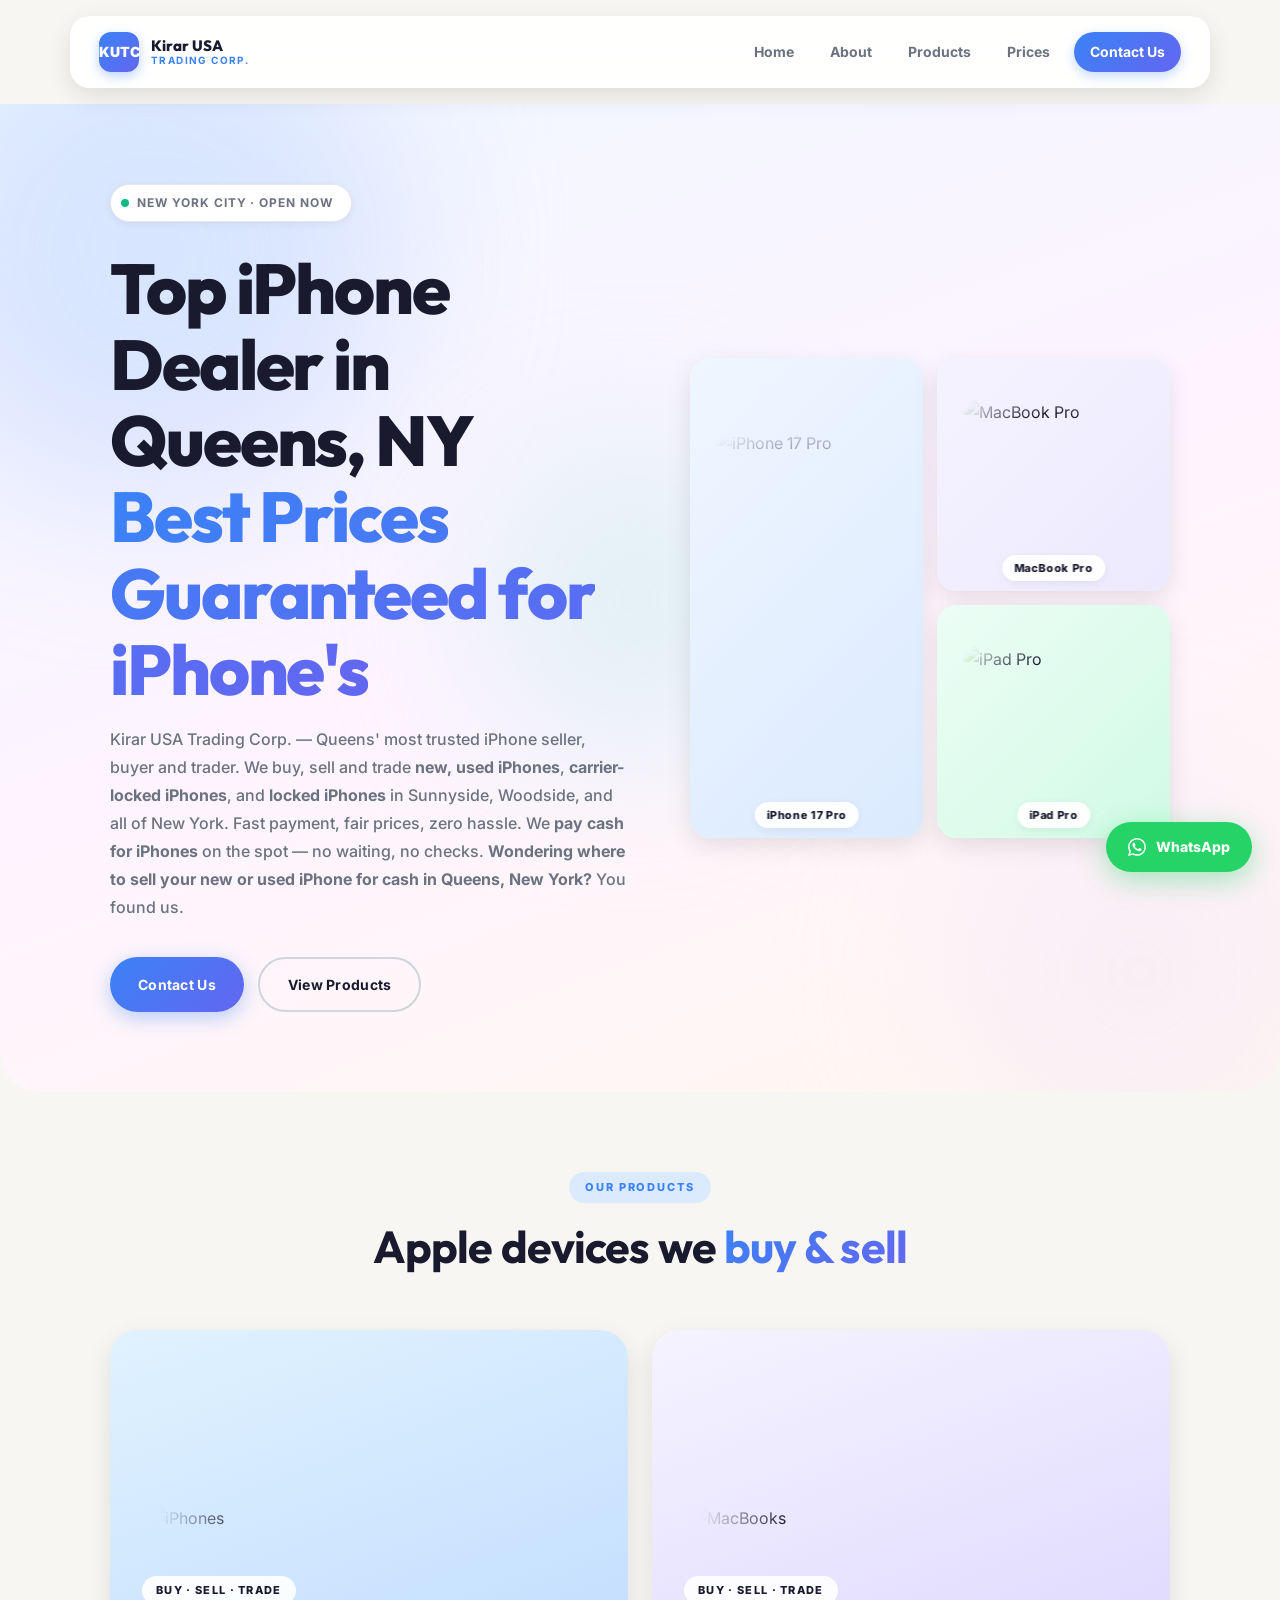
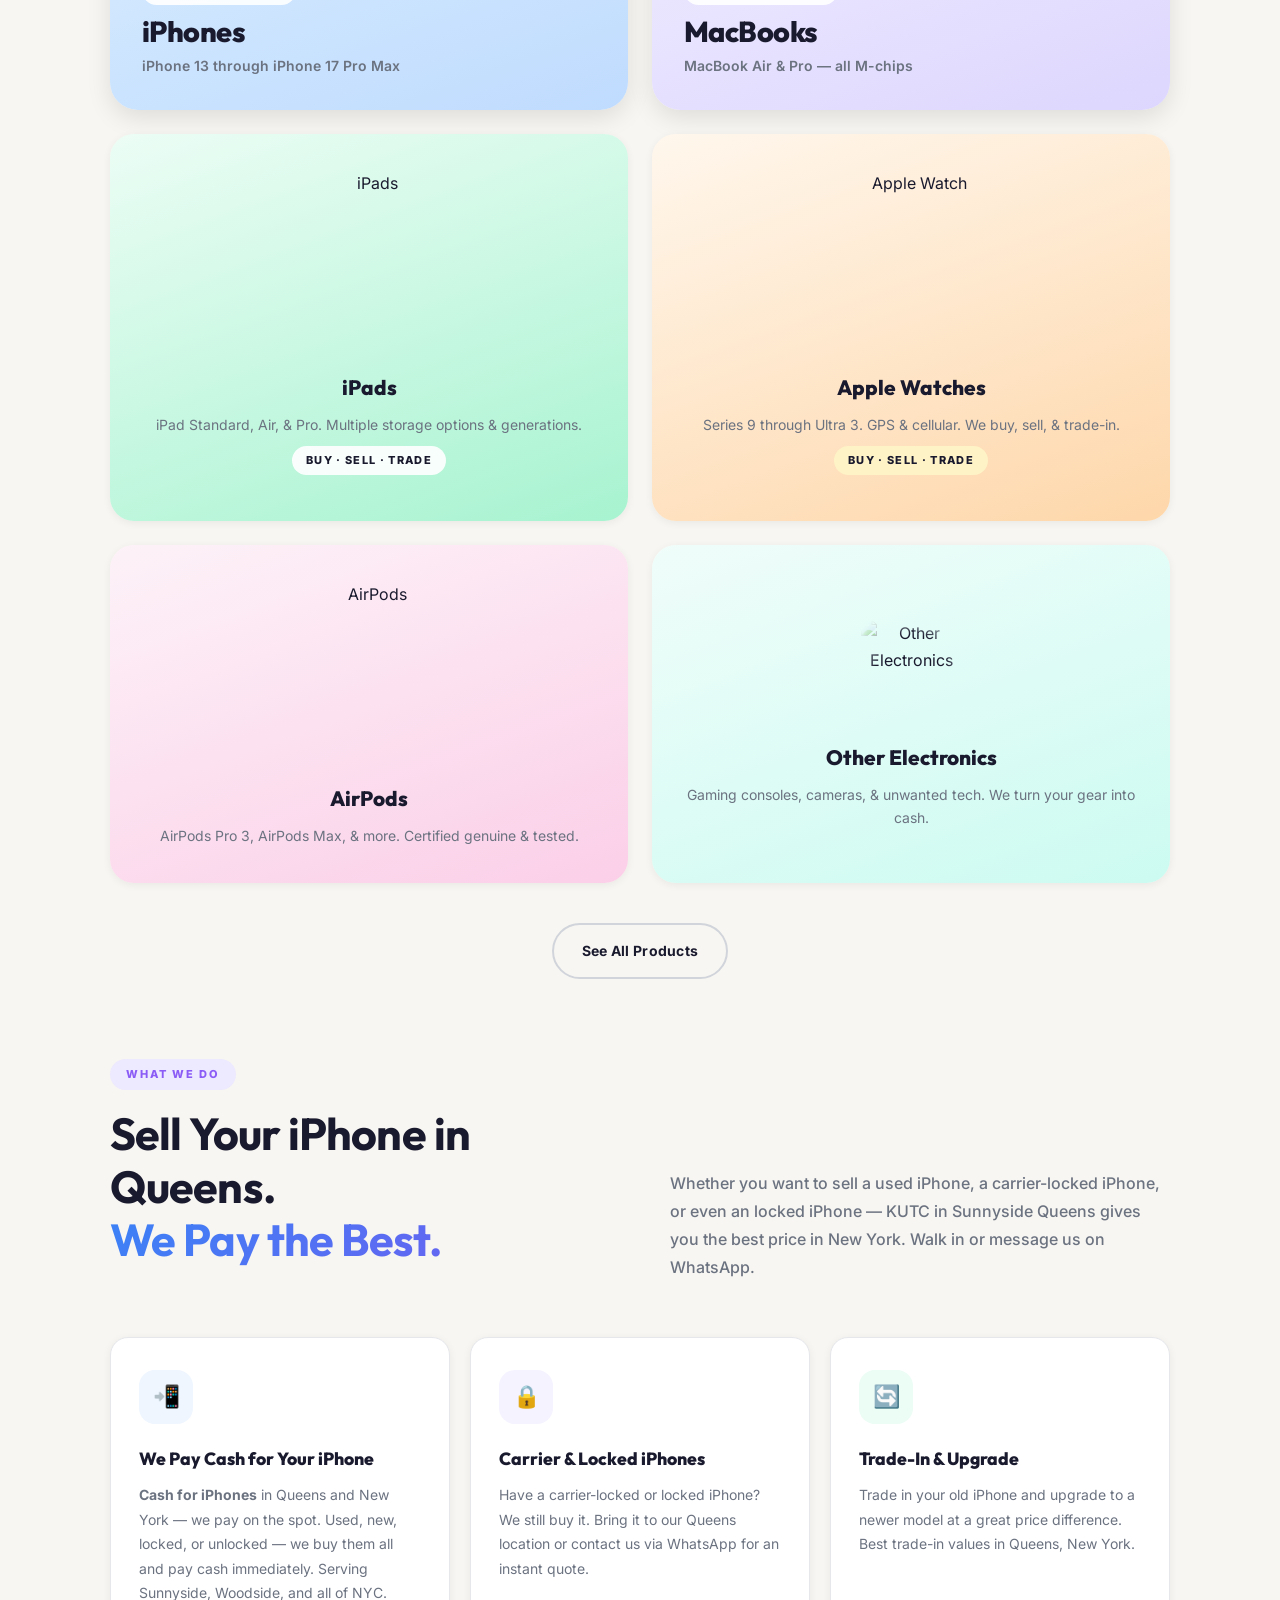
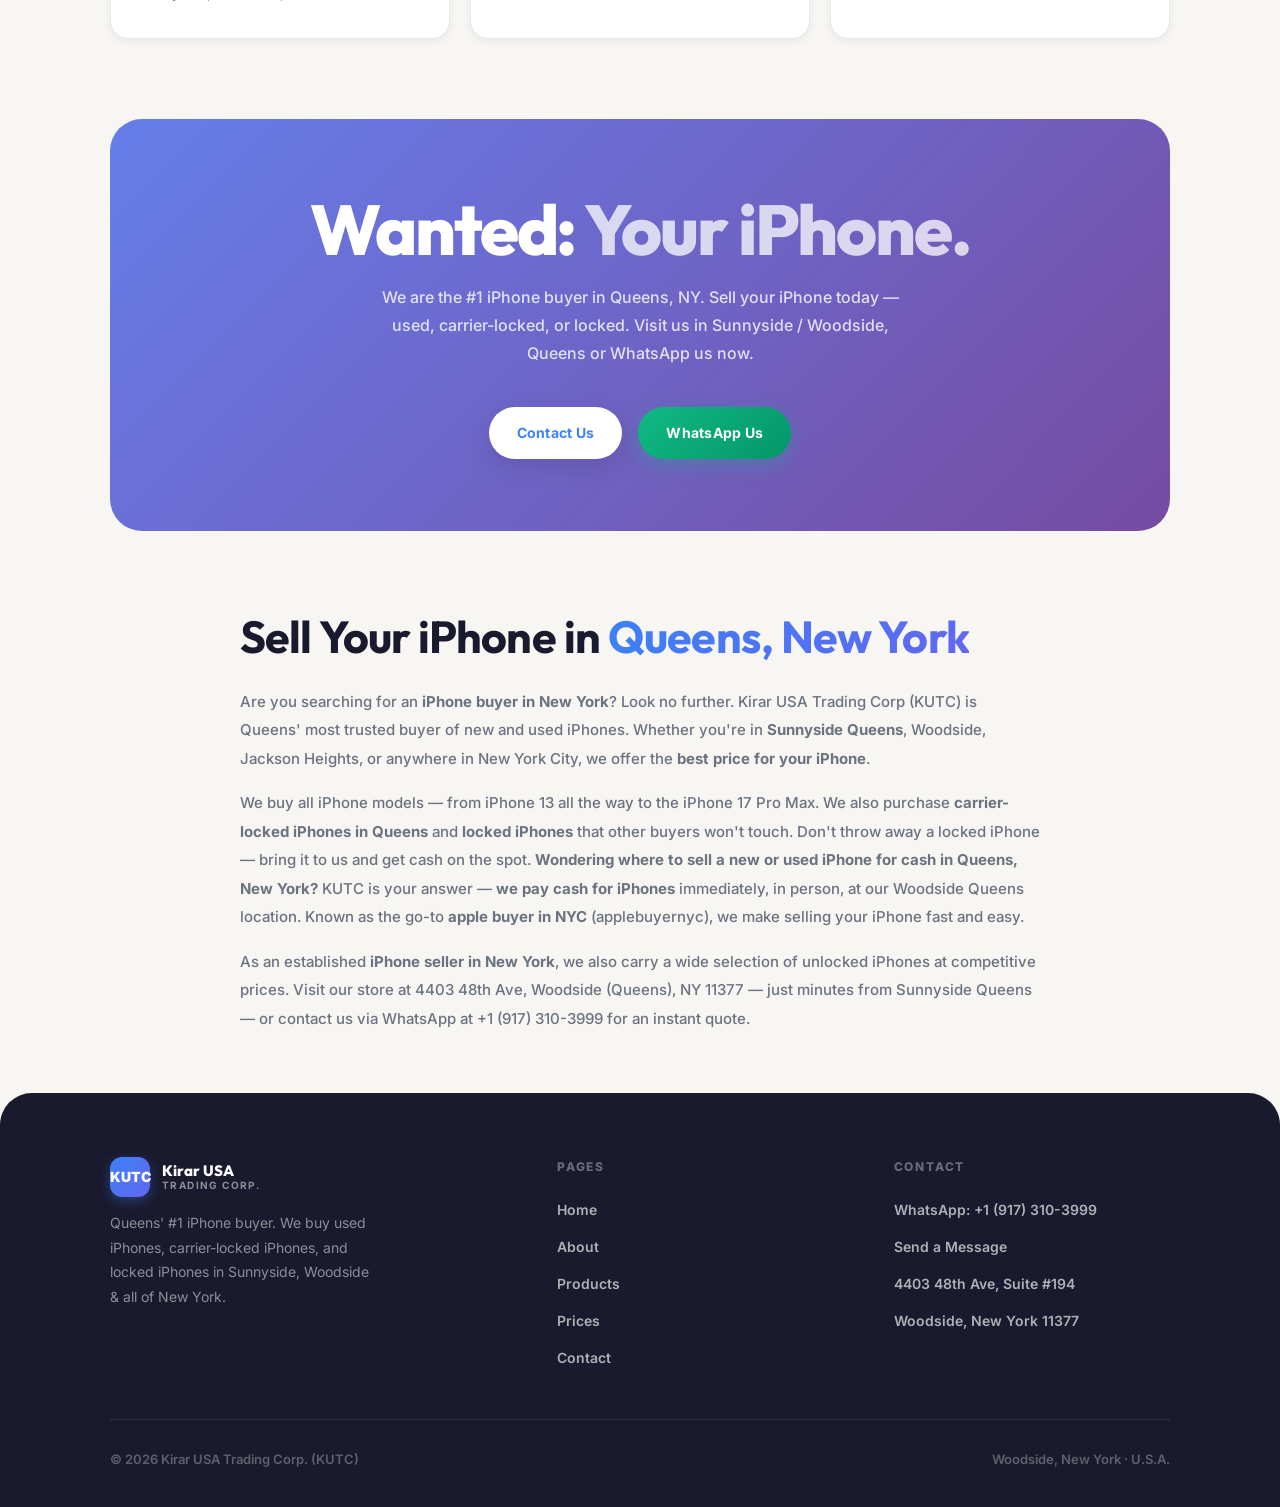
==== index.html @ 5d0d12a1 "Update index.html" ====
<!DOCTYPE html>
<html lang="en">
<head>
  <meta charset="UTF-8"/>
  <meta name="viewport" content="width=device-width,initial-scale=1.0"/>
  <title>iPhone Buyer in Queens New York | Sell Your iPhone | Kirar USA Trading Corp</title>
  <meta name="description" content="Looking to sell your iPhone in Queens, Sunnyside, or New York? KUTC buys used iPhones, carrier-locked iPhones, and locked iPhones. Best prices in Queens NY. We pay cash for iPhones on the spot. Wondering where to sell your new or used iPhone for cash in Queens, New York? The original apple buyer NYC — applebuyernyc. Call or WhatsApp now!"/>
  <meta name="keywords" content="iPhone buyer in New York, iPhone buyer Queens NY, iPhone buyer Sunnyside Queens, used iPhone buyer New York, used iPhone buyer Queens, carrier locked iPhone buyer Queens, best price iPhone Queens New York, sell your iPhone, wanted iPhone, locked iPhone buyer, sell iPhone Queens, iPhone seller New York, where to sell phone for cash Queens, sell used phone for cash New York, sell new phone for cash Queens NY, where to sell phone Queens New York"/>
  <link rel="canonical" href="https://kirarusatrading.com/"/>

  <!-- Open Graph -->
  <meta property="og:title" content="iPhone Buyer in Queens NY — Best Prices | Kirar USA Trading Corp"/>
  <meta property="og:description" content="Sell your iPhone in Queens, Sunnyside, or anywhere in New York. We buy used, carrier-locked, and locked iPhones at the best prices."/>
  <meta property="og:type" content="website"/>
  <meta property="og:url" content="https://kirarusatrading.com/"/>
  <meta property="og:locale" content="en_US"/>

  <script type="application/ld+json">
  {
    "@context": "https://schema.org",
    "@type": "LocalBusiness",
    "name": "Kirar USA Trading Corp",
    "alternateName": "KUTC",
    "description": "iPhone buyer and seller in Queens, New York. We buy used iPhones, carrier-locked iPhones, and locked iPhones at the best prices in Sunnyside and Queens NY.",
    "url": "https://kirarusatrading.com",
    "telephone": "+19173103999",
    "address": {
      "@type": "PostalAddress",
      "streetAddress": "4403 48th Ave, Suite #194",
      "addressLocality": "Woodside",
      "addressRegion": "NY",
      "postalCode": "11377",
      "addressCountry": "US"
    },
    "geo": {
      "@type": "GeoCoordinates",
      "latitude": "40.7448",
      "longitude": "-73.9027"
    },
    "areaServed": [
      {"@type": "City", "name": "New York"},
      {"@type": "Neighborhood", "name": "Queens"},
      {"@type": "Neighborhood", "name": "Sunnyside"},
      {"@type": "Neighborhood", "name": "Woodside"}
    ],
    "openingHoursSpecification": {
      "@type": "OpeningHoursSpecification",
      "dayOfWeek": ["Monday","Tuesday","Wednesday","Thursday","Friday","Saturday"],
      "opens": "10:00",
      "closes": "19:00"
    },
    "priceRange": "$$",
    "sameAs": ["https://wa.me/19173103999"],
    "hasOfferCatalog": {
      "@type": "OfferCatalog",
      "name": "iPhone Buying Services",
      "itemListElement": [
        {"@type": "Offer", "itemOffered": {"@type": "Service", "name": "Buy Used iPhones in Queens NY"}},
        {"@type": "Offer", "itemOffered": {"@type": "Service", "name": "Buy Carrier Locked iPhones Queens"}},
        {"@type": "Offer", "itemOffered": {"@type": "Service", "name": "Buy Locked iPhones New York"}},
        {"@type": "Offer", "itemOffered": {"@type": "Service", "name": "Sell iPhones in Sunnyside Queens"}}
      ]
    }
  }
  </script>

  <link rel="stylesheet" href="style.css"/>
</head>

  <body>

<header>
  <a href="/" class="logo">
    <div class="logo-mark">KUTC</div>
    <div class="logo-text"><span>Kirar USA</span><span>Trading Corp.</span></div>
  </a>
  <nav>
    <a href="/">Home</a>
    <a href="/about">About</a>
    <a href="/products">Products</a>
    <a href="/prices">Prices</a>
    <a href="/contact-us" class="cta-nav">Contact Us</a>
  </nav>
  <button class="hamburger" aria-label="Menu"><span></span><span></span><span></span></button>
</header>
<div class="mobile-menu">
  <a href="/">Home</a>
  <a href="/about">About</a>
  <a href="/products">Products</a>
  <a href="/prices">Prices</a>
  <a href="/contact-us" class="cta-nav">Contact Us</a>
</div>

<main>

<section class="hero">
  <div class="hero-blob hero-blob-1"></div>
  <div class="hero-blob hero-blob-2"></div>
  <div class="hero-blob hero-blob-3"></div>
  <div class="hero-inner">
    <div class="hero-content">
      <div class="hero-badge reveal">
        <div class="hero-badge-dot"></div>
        <span>New York City · Open Now</span>
      </div>
    <h1 class="display-title reveal reveal-delay-1">
       Top iPhone Dealer in Queens, NY<br>
       <em>Best Prices Guaranteed for iPhone's</em>
    </h1>
      <p class="section-subtitle reveal reveal-delay-2" style="margin-top:18px;">
        Kirar USA Trading Corp. — Queens' most trusted iPhone seller, buyer and trader. We buy, sell and trade <strong>new, used iPhones</strong>, <strong>carrier-locked iPhones</strong>, and <strong>locked iPhones</strong> in Sunnyside, Woodside, and all of New York. Fast payment, fair prices, zero hassle. We <strong>pay cash for iPhones</strong> on the spot — no waiting, no checks. <strong>Wondering where to sell your new or used iPhone for cash in Queens, New York?</strong> You found us.
      </p>
      <div class="hero-cta reveal reveal-delay-3">
        <a href="/contact-us" class="btn btn-primary">Contact Us</a>
        <a href="/products" class="btn btn-outline">View Products</a>
      </div>
    </div>
    <div class="hero-mosaic reveal reveal-delay-2">
      <div class="mosaic-card large blue-bg">
        <img src="https://cdsassets.apple.com/live/7WUAS350/images/tech-specs/iphone-17-pro-17-pro-max-hero.png" alt="iPhone 17 Pro" loading="lazy"/>
        <div class="mosaic-label">iPhone 17 Pro</div>
      </div>
      <div class="mosaic-card purple-bg">
        <img src="https://cdsassets.apple.com/live/7WUAS350/images/tech-specs/macbook-pro-16-inch-m5-pro-m5-max.png" alt="MacBook Pro" loading="lazy"/>
        <div class="mosaic-label">MacBook Pro</div>
      </div>
      <div class="mosaic-card green-bg">
        <img src="https://encrypted-tbn0.gstatic.com/images?q=tbn:ANd9GcSldw1ZjbY_PPIEyIHS_5YmtQPTRXkbD6-I4w&s" alt="iPad Pro" loading="lazy"/>
        <div class="mosaic-label">iPad Pro</div>
      </div>
    </div>
  </div>
</section>

<section class="featured-section">
  <div class="section-inner">
    <div class="featured-header">
      <div class="section-label label-blue reveal">Our Products</div>
      <h2 class="section-title reveal reveal-delay-1">Apple devices we <em>buy &amp; sell</em></h2>
    </div>

    <div class="product-spotlight">
      <div class="product-spotlight-card iphone-card reveal">
        <img src="https://cdsassets.apple.com/live/7WUAS350/images/iphone/iphone-17-pro-max-colors.png" alt="iPhones"/>
        <div class="product-card-content">
          <div class="product-card-tag">Buy · Sell · Trade</div>
          <div class="product-card-title">iPhones</div>
          <div class="product-card-sub">iPhone 13 through iPhone 17 Pro Max</div>
        </div>
      </div>
      <div class="product-spotlight-card macbook-card reveal reveal-delay-1">
        <img src="https://cdsassets.apple.com/live/7WUAS350/images/tech-specs/macbook-pro-16-inch-m5-pro-m5-max.png" alt="MacBooks"/>
        <div class="product-card-content">
          <div class="product-card-tag">Buy · Sell · Trade</div>
          <div class="product-card-title">MacBooks</div>
          <div class="product-card-sub">MacBook Air &amp; Pro — all M-chips</div>
        </div>
      </div>
    </div>

    <div class="product-row-3">
      <div class="product-small-card ipad-card reveal">
        <img src="https://cdsassets.apple.com/live/7WUAS350/images/tech-specs/ipad-pro-13-inch-m5.png" alt="iPads"/>
        <div>
          <h3>iPads</h3>
          <p>iPad Standard, Air, & Pro. Multiple storage options & generations.</p>
          <div class="product-card-tag" style="margin-top:10px;">Buy · Sell · Trade</div>
        </div>
      </div>
      
      <div class="product-small-card watch-card reveal reveal-delay-1">
        <img src="https://store.storeimages.cdn-apple.com/1/as-images.apple.com/is/MGCC4_VW_34FR+watch-case-49-titanium-natural-ultra3_VW_34FR+watch-face-49-ocean-ultra3_VW_34FR_GEO_US?wid=2000&hei=2000&fmt=png-alpha&.v=[base64]" alt="Apple Watch"/>
        <div>
          <h3>Apple Watches</h3>
          <p>Series 9 through Ultra 3. GPS & cellular. We buy, sell, & trade-in.</p>
          <div class="product-card-tag" style="margin-top:10px; background:#fef3c7;">Buy · Sell · Trade</div>
        </div>
      </div>

      <div class="product-small-card airpods-card reveal reveal-delay-2">
        <img src="https://cdsassets.apple.com/live/7WUAS350/images/tech-specs/airpods-pro-3-hero.png" alt="AirPods"/>
        <div>
          <h3>AirPods</h3>
          <p>AirPods Pro 3, AirPods Max, & more. Certified genuine & tested.</p>
        </div>
      </div>

      <div class="product-small-card reveal reveal-delay-3" style="background: linear-gradient(160deg, #f0fdfa, #ccfbf1);">
        <img src="https://cdn-icons-png.flaticon.com/512/679/679821.png" alt="Other Electronics" style="mix-blend-mode: normal; width: 100px; height: 100px; margin-top: 20px;"/>
        <div>
          <h3>Other Electronics</h3>
          <p>Gaming consoles, cameras, & unwanted tech. We turn your gear into cash.</p>
        </div>
      </div>
    </div>

    <div style="text-align:center;margin-top:40px;" class="reveal">
      <a href="/products" class="btn btn-outline">See All Products</a>
    </div>
  </div>
</section>

<section class="services-section">
  <div class="section-inner">
      <div class="services-header">
      <div>
        <div class="section-label label-purple reveal">What We Do</div>
        <h2 class="section-title reveal reveal-delay-1">Sell Your iPhone in Queens.<br><em>We Pay the Best.</em></h2>
      </div>
      <p class="section-subtitle reveal">Whether you want to sell a used iPhone, a carrier-locked iPhone, or even an locked iPhone — KUTC in Sunnyside Queens gives you the best price in New York. Walk in or message us on WhatsApp.</p>
    </div>
    <div class="services-grid">
      <div class="card service-card reveal">
        <div class="service-icon icon-blue">📲</div>
        <h3>We Pay Cash for Your iPhone</h3>
        <p><strong>Cash for iPhones</strong> in Queens and New York — we pay on the spot. Used, new, locked, or unlocked — we buy them all and pay cash immediately. Serving Sunnyside, Woodside, and all of NYC.</p>
      </div>
      <div class="card service-card reveal reveal-delay-1">
        <div class="service-icon icon-purple">🔒</div>
        <h3>Carrier & Locked iPhones</h3>
        <p>Have a carrier-locked or locked iPhone? We still buy it. Bring it to our Queens location or contact us via WhatsApp for an instant quote.</p>
      </div>
      <div class="card service-card reveal reveal-delay-2">
        <div class="service-icon icon-green">🔄</div>
        <h3>Trade-In & Upgrade</h3>
        <p>Trade in your old iPhone and upgrade to a newer model at a great price difference. Best trade-in values in Queens, New York.</p>
      </div>
    </div>
  </div>
</section>

  <div class="section-inner">
  <div class="cta-banner reveal">
    <h2 class="display-title" style="margin-bottom:16px;">Wanted: <em>Your iPhone.</em></h2>
    <p class="section-subtitle">We are the #1 iPhone buyer in Queens, NY. Sell your iPhone today — used, carrier-locked, or locked. Visit us in Sunnyside / Woodside, Queens or WhatsApp us now.</p>
    <div class="cta-actions" style="margin-top:40px;">
      <a href="/contact-us" class="btn btn-white">Contact Us</a>
      <a href="http://wa.me/19173103999" target="_blank" rel="noopener" class="btn btn-green">WhatsApp Us</a>
    </div>
  </div>
</div>

<!-- SEO Text Block -->
<div class="section-inner" style="padding-bottom:60px;">
  <div style="max-width:800px;margin:0 auto;">
    <h2 class="section-title" style="margin-bottom:24px;">Sell Your iPhone in <em>Queens, New York</em></h2>
    <p style="font-size:15px;color:var(--text-muted);line-height:1.9;margin-bottom:16px;font-weight:500;">
      Are you searching for an <strong>iPhone buyer in New York</strong>? Look no further. Kirar USA Trading Corp (KUTC) is Queens' most trusted buyer of new and used iPhones. Whether you're in <strong>Sunnyside Queens</strong>, Woodside, Jackson Heights, or anywhere in New York City, we offer the <strong>best price for your iPhone</strong>.
    </p>
    <p style="font-size:15px;color:var(--text-muted);line-height:1.9;margin-bottom:16px;font-weight:500;">
      We buy all iPhone models — from iPhone 13 all the way to the iPhone 17 Pro Max. We also purchase <strong>carrier-locked iPhones in Queens</strong> and <strong>locked iPhones</strong> that other buyers won't touch. Don't throw away a locked iPhone — bring it to us and get cash on the spot. <strong>Wondering where to sell a new or used iPhone for cash in Queens, New York?</strong> KUTC is your answer — <strong>we pay cash for iPhones</strong> immediately, in person, at our Woodside Queens location. Known as the go-to <strong>apple buyer in NYC</strong> (applebuyernyc), we make selling your iPhone fast and easy.
    </p>
    <p style="font-size:15px;color:var(--text-muted);line-height:1.9;font-weight:500;">
      As an established <strong>iPhone seller in New York</strong>, we also carry a wide selection of unlocked iPhones at competitive prices. Visit our store at 4403 48th Ave, Woodside (Queens), NY 11377 — just minutes from Sunnyside Queens — or contact us via WhatsApp at +1 (917) 310-3999 for an instant quote.
    </p>
  </div>
</div>

</main>

<a class="wa-fab" href="http://wa.me/19173103999" target="_blank" rel="noopener">
  <svg viewBox="0 0 24 24"><path d="M17.472 14.382c-.297-.149-1.758-.867-2.03-.967-.273-.099-.471-.148-.67.15-.197.297-.767.966-.94 1.164-.173.199-.347.223-.644.075-.297-.15-1.255-.463-2.39-1.475-.883-.788-1.48-1.761-1.653-2.059-.173-.297-.018-.458.13-.606.134-.133.298-.347.446-.52.149-.174.198-.298.298-.497.099-.198.05-.371-.025-.52-.075-.149-.669-1.612-.916-2.207-.242-.579-.487-.5-.669-.51-.173-.008-.371-.01-.57-.01-.198 0-.52.074-.792.372-.272.297-1.04 1.016-1.04 2.479 0 1.462 1.065 2.875 1.213 3.074.149.198 2.096 3.2 5.077 4.487.709.306 1.262.489 1.694.625.712.227 1.36.195 1.871.118.571-.085 1.758-.719 2.006-1.413.248-.694.248-1.289.173-1.413-.074-.124-.272-.198-.57-.347m-5.421 7.403h-.004a9.87 9.87 0 01-5.031-1.378l-.361-.214-3.741.982.998-3.648-.235-.374a9.86 9.86 0 01-1.51-5.26c.001-5.45 4.436-9.884 9.888-9.884 2.64 0 5.122 1.03 6.988 2.898a9.825 9.825 0 012.893 6.994c-.003 5.45-4.437 9.884-9.885 9.884m8.413-18.297A11.815 11.815 0 0012.05 0C5.495 0 .16 5.335.157 11.892c0 2.096.547 4.142 1.588 5.945L.057 24l6.305-1.654a11.882 11.882 0 005.683 1.448h.005c6.554 0 11.89-5.335 11.893-11.893a11.821 11.821 0 00-3.48-8.413z"/></svg>
  WhatsApp
</a>

<footer>
  <div class="footer-inner">
    <div class="footer-top">
      <div class="footer-brand"><a href="/" class="logo"><div class="logo-mark">KUTC</div><div class="logo-text"><span>Kirar USA</span><span>Trading Corp.</span></div></a><p>Queens' #1 iPhone buyer. We buy used iPhones, carrier-locked iPhones, and locked iPhones in Sunnyside, Woodside &amp; all of New York.</p></div>
      <div class="footer-col"><h4>Pages</h4><ul><li><a href="/">Home</a></li><li><a href="/about">About</a></li><li><a href="/products">Products</a></li><li><a href="/prices">Prices</a></li><li><a href="/contact-us">Contact</a></li></ul></div>
      <div class="footer-col"><h4>Contact</h4><ul><li><a href="http://wa.me/19173103999">WhatsApp: +1 (917) 310-3999</a></li><li><a href="/contact-us">Send a Message</a></li><li><a>4403 48th Ave, Suite #194</a></li><li><a>Woodside, New York 11377</a></li></ul></div>
    </div>
    <div class="footer-bottom"><span>© 2026 Kirar USA Trading Corp. (KUTC)</span><span>Woodside, New York · U.S.A.</span></div>
  </div>
</footer>

<script src="script.js"></script>
</body>
</html>
---- style.css ----
@import url('https://fonts.googleapis.com/css2?family=Inter:wght@400;500;600&family=Outfit:wght@600;700;800;900&display=swap');

:root {
  --bg:#f8f6f2; --white:#ffffff;
  --text:#1a1a2e; --text-muted:#6b7280; --text-light:#9ca3af;
  --blue:#3b82f6; --blue-light:#eff6ff; --blue-mid:#dbeafe;
  --purple:#8b5cf6; --purple-light:#f5f3ff; --purple-mid:#ede9fe;
  --green:#10b981; --green-light:#ecfdf5; --green-mid:#d1fae5;
  --orange:#f59e0b; --orange-light:#fffbeb; --orange-mid:#fde68a;
  --pink:#ec4899; --pink-light:#fdf2f8; --pink-mid:#fce7f3;
  --teal:#14b8a6; --teal-light:#f0fdfa;
  --grad-hero:linear-gradient(135deg,#667eea 0%,#764ba2 100%);
  --grad-blue:linear-gradient(135deg,#3b82f6,#6366f1);
  --border:#e5e7eb; --border-2:#d1d5db;
  --radius:18px; --nav-h:72px;
  --shadow-sm:0 2px 8px rgba(0,0,0,0.06);
  --shadow-md:0 8px 24px rgba(0,0,0,0.10);
  --shadow-lg:0 20px 48px rgba(0,0,0,0.14);
  --ease:cubic-bezier(0.25,0.46,0.45,0.94);
}

*,*::before,*::after{margin:0;padding:0;box-sizing:border-box;}
html{scroll-behavior:smooth;}
body{background:var(--bg);color:var(--text);font-family:'Inter',system-ui,sans-serif;font-weight:400;line-height:1.7;overflow-x:hidden;-webkit-font-smoothing:antialiased;}

/* NAVBAR */
header{position:fixed;top:16px;left:50%;transform:translateX(-50%);width:calc(100% - 48px);max-width:1140px;height:var(--nav-h);z-index:1000;display:flex;align-items:center;justify-content:space-between;padding:0 28px;background:rgba(255,255,255,0.93);backdrop-filter:blur(20px);-webkit-backdrop-filter:blur(20px);border:1px solid rgba(255,255,255,0.9);border-radius:20px;box-shadow:var(--shadow-md);transition:box-shadow 0.3s;}
header.scrolled{box-shadow:var(--shadow-lg);}
.logo{display:flex;align-items:center;gap:12px;text-decoration:none;}
.logo-mark{width:40px;height:40px;border-radius:12px;background:var(--grad-blue);display:flex;align-items:center;justify-content:center;font-size:14px;font-weight:900;color:#fff;box-shadow:0 4px 12px rgba(59,130,246,0.35);}
.logo-text{display:flex;flex-direction:column;line-height:1.1;}
.logo-text span:first-child{font-size:15px;font-weight:800;color:var(--text);font-family:'Outfit',sans-serif;}
.logo-text span:last-child{font-size:10px;font-weight:700;letter-spacing:0.14em;text-transform:uppercase;color:var(--blue);}
nav{display:flex;align-items:center;gap:4px;}
nav a{text-decoration:none;font-size:14px;font-weight:700;color:var(--text-muted);padding:8px 16px;border-radius:100px;transition:all 0.22s;}
nav a:hover,nav a.active{color:var(--text);background:var(--blue-light);}
nav a.cta-nav{background:var(--grad-blue);color:#fff!important;box-shadow:0 4px 12px rgba(59,130,246,0.3);margin-left:4px;}
nav a.cta-nav:hover{transform:translateY(-1px);box-shadow:0 6px 18px rgba(59,130,246,0.4);}
.hamburger{display:none;flex-direction:column;gap:5px;cursor:pointer;padding:8px;background:none;border:none;}
.hamburger span{width:22px;height:2px;background:var(--text);transition:all 0.3s;display:block;border-radius:2px;}
.hamburger.open span:nth-child(1){transform:rotate(45deg) translate(5px,5px);}
.hamburger.open span:nth-child(2){opacity:0;}
.hamburger.open span:nth-child(3){transform:rotate(-45deg) translate(5px,-5px);}
.mobile-menu{display:none;position:fixed;top:105px;left:24px;right:24px;background:#fff;padding:16px;flex-direction:column;gap:4px;z-index:999;border-radius:20px;box-shadow:var(--shadow-lg);border:1px solid var(--border);}
.mobile-menu a{text-decoration:none;color:var(--text-muted);font-size:16px;font-weight:700;padding:14px 20px;border-radius:12px;transition:all 0.2s;}
.mobile-menu a:hover{color:var(--text);background:var(--blue-light);}
.mobile-menu a.cta-nav{color:#fff!important;background:var(--grad-blue);text-align:center;margin-top:8px;}

/* LAYOUT */
main{padding-top:calc(var(--nav-h) + 32px);}
.section-inner{max-width:1140px;margin:0 auto;padding:0 40px;}

/* LABELS */
.section-label{display:inline-flex;align-items:center;gap:8px;font-size:11px;font-weight:800;letter-spacing:0.18em;text-transform:uppercase;padding:6px 16px;border-radius:100px;margin-bottom:18px;}
.label-blue{background:var(--blue-mid);color:var(--blue);}
.label-purple{background:var(--purple-mid);color:var(--purple);}
.label-green{background:var(--green-mid);color:var(--green);}
.label-orange{background:var(--orange-mid);color:#92400e;}
.label-pink{background:var(--pink-mid);color:var(--pink);}

/* TYPOGRAPHY */
.display-title{font-family:'Outfit',sans-serif;font-weight:800;font-size:clamp(2.6rem,5.5vw,4.8rem);line-height:1.08;letter-spacing:-0.03em;color:var(--text);}
.display-title em{font-style:normal;background:var(--grad-blue);-webkit-background-clip:text;-webkit-text-fill-color:transparent;background-clip:text;}
h2.section-title{font-family:'Outfit',sans-serif;font-weight:700;font-size:clamp(1.9rem,3.5vw,2.9rem);line-height:1.18;color:var(--text);margin-bottom:14px;letter-spacing:-0.02em;}
h2.section-title em{font-style:normal;background:var(--grad-blue);-webkit-background-clip:text;-webkit-text-fill-color:transparent;background-clip:text;}
.section-subtitle{font-size:16px;font-weight:500;color:var(--text-muted);line-height:1.75;max-width:520px;}

/* BUTTONS */
.btn{display:inline-flex;align-items:center;gap:8px;padding:14px 28px;border-radius:100px;font-size:14px;font-family:'Inter',sans-serif;font-weight:700;letter-spacing:0.02em;text-decoration:none;cursor:pointer;border:none;transition:all 0.28s var(--ease);}
.btn-primary{background:var(--grad-blue);color:#fff;box-shadow:0 6px 20px rgba(59,130,246,0.35);}
.btn-primary:hover{transform:translateY(-2px);box-shadow:0 10px 28px rgba(59,130,246,0.45);}
.btn-white{background:#fff;color:var(--blue);box-shadow:var(--shadow-md);}
.btn-white:hover{transform:translateY(-2px);box-shadow:var(--shadow-lg);}
.btn-outline{background:transparent;color:var(--text);border:2px solid var(--border-2);}
.btn-outline:hover{border-color:var(--blue);color:var(--blue);background:var(--blue-light);}
.btn-green{background:linear-gradient(135deg,#10b981,#059669);color:#fff;box-shadow:0 6px 20px rgba(16,185,129,0.3);}
.btn-green:hover{transform:translateY(-2px);}

/* CARDS */
.card{background:#fff;border:1px solid var(--border);border-radius:var(--radius);box-shadow:var(--shadow-sm);transition:transform 0.35s var(--ease),box-shadow 0.35s;}
.card:hover{transform:translateY(-6px);box-shadow:var(--shadow-lg);}

/* HERO */
.hero{min-height:90vh;display:flex;align-items:center;position:relative;overflow:hidden;border-radius:0 0 40px 40px;background:linear-gradient(160deg,#f0f7ff 0%,#fdf4ff 50%,#fff8f0 100%);margin-bottom:80px;}
.hero-blob{position:absolute;border-radius:50%;filter:blur(80px);pointer-events:none;z-index:0;opacity:0.55;}
.hero-blob-1{width:500px;height:500px;top:-100px;left:-100px;background:radial-gradient(circle,#bfdbfe,#c7d2fe);}
.hero-blob-2{width:400px;height:400px;bottom:-80px;right:-60px;background:radial-gradient(circle,#fce7f3,#ede9fe);}
.hero-blob-3{width:300px;height:300px;top:50%;left:38%;transform:translateY(-50%);background:radial-gradient(circle,#d1fae5,#bfdbfe);}
.hero-inner{position:relative;z-index:2;max-width:1140px;margin:0 auto;padding:80px 40px;display:grid;grid-template-columns:1fr 480px;gap:60px;align-items:center;width:100%;}
.hero-badge{display:inline-flex;align-items:center;gap:8px;background:#fff;border:1px solid var(--border);border-radius:100px;padding:8px 18px 8px 10px;margin-bottom:28px;box-shadow:var(--shadow-sm);}
.hero-badge-dot{width:8px;height:8px;border-radius:50%;background:var(--green);animation:pulse-g 2s infinite;}
@keyframes pulse-g{0%,100%{box-shadow:0 0 0 0 rgba(16,185,129,0.6);}50%{box-shadow:0 0 0 6px rgba(16,185,129,0);}}
.hero-badge span{font-size:12px;font-weight:700;letter-spacing:0.08em;text-transform:uppercase;color:var(--text-muted);}
.hero-cta{display:flex;gap:14px;margin-top:36px;flex-wrap:wrap;}

/* MOSAIC */
.hero-mosaic{display:grid;grid-template-columns:1fr 1fr;gap:14px;}
.mosaic-card{border-radius:20px;overflow:hidden;box-shadow:var(--shadow-md);transition:transform 0.3s;aspect-ratio:1;display:flex;flex-direction:column;align-items:center;justify-content:center;padding:16px;position:relative;}
.mosaic-card:hover{transform:scale(1.03);}
.mosaic-card img{
  width:90%;
  height:75%;
  object-fit:contain;
  /* IMAGE FIX: Fades the white background edges into the card color */
  -webkit-mask-image: radial-gradient(circle, black 50%, transparent 95%);
  mask-image: radial-gradient(circle, black 50%, transparent 95%);
  transition:transform 0.4s;
}
.mosaic-card:hover img{transform:scale(1.06);}
.mosaic-label{position:absolute;bottom:10px;left:50%;transform:translateX(-50%);font-size:11px;font-weight:800;letter-spacing:0.06em;white-space:nowrap;padding:4px 12px;border-radius:100px;background:rgba(255,255,255,0.92);backdrop-filter:blur(8px);color:var(--text);box-shadow:var(--shadow-sm);}
.mosaic-card.large{grid-row:span 2;aspect-ratio:auto;min-height:288px;}
.blue-bg{background:linear-gradient(135deg,#eff6ff,#dbeafe);}
.purple-bg{background:linear-gradient(135deg,#f5f3ff,#ede9fe);}
.green-bg{background:linear-gradient(135deg,#ecfdf5,#d1fae5);}
.orange-bg{background:linear-gradient(135deg,#fffbeb,#fde68a);}
.pink-bg{background:linear-gradient(135deg,#fdf2f8,#fce7f3);}
.teal-bg{background:linear-gradient(135deg,#f0fdfa,#ccfbf1);}

/* STATS BAR */
.stats-bar{background:var(--grad-blue);border-radius:24px;padding:40px 0;margin:0 0 80px;}
.stats-bar .section-inner{display:grid;grid-template-columns:repeat(4,1fr);}
.stat-item{text-align:center;padding:0 24px;border-right:1px solid rgba(255,255,255,0.2);}
.stat-item:last-child{border-right:none;}
.stat-num{font-family:'Outfit',sans-serif;font-size:2.4rem;font-weight:800;color:#fff;line-height:1;margin-bottom:6px;}
.stat-label{font-size:12px;font-weight:700;color:rgba(255,255,255,0.75);letter-spacing:0.05em;text-transform:uppercase;}

/* SERVICES */
.services-section{padding:0 0 80px;}
.services-header{display:grid;grid-template-columns:1fr 1fr;gap:60px;align-items:end;margin-bottom:56px;}
.services-grid{display:grid;grid-template-columns:repeat(3,1fr);gap:20px;}
.service-card{padding:32px 28px;}
.service-icon{width:54px;height:54px;border-radius:16px;display:flex;align-items:center;justify-content:center;font-size:22px;margin-bottom:20px;}
.icon-blue{background:var(--blue-light);}
.icon-purple{background:var(--purple-light);}
.icon-green{background:var(--green-light);}
.icon-orange{background:var(--orange-light);}
.icon-pink{background:var(--pink-light);}
.icon-teal{background:var(--teal-light);}
.service-card h3{font-family:'Outfit',sans-serif;font-size:1.1rem;font-weight:800;margin-bottom:10px;color:var(--text);}
.service-card p{font-size:14px;color:var(--text-muted);line-height:1.75;}

/* PRODUCT SPOTLIGHT */
.featured-section{padding:0 0 80px;}
.featured-header{text-align:center;margin-bottom:56px;}
.featured-header .section-subtitle{margin:0 auto;text-align:center;}
.product-spotlight{display:grid;grid-template-columns:1fr 1fr;gap:24px;margin-bottom:24px;}
.product-spotlight-card{border-radius:28px;overflow:hidden;position:relative;min-height:380px;display:flex;flex-direction:column;justify-content:flex-end;padding:32px;box-shadow:var(--shadow-md);transition:transform 0.35s,box-shadow 0.35s;}
.product-spotlight-card:hover{transform:translateY(-6px);box-shadow:var(--shadow-lg);}
.product-spotlight-card img{
  position:absolute;
  top:50%;
  left:50%;
  transform:translate(-50%, -55%);
  width:85%; /* Slightly larger for better impact */
  height:auto;
  object-fit:contain;
  /* IMAGE FIX: Fades the white background edges into the card color */
  -webkit-mask-image: radial-gradient(circle, black 55%, transparent 95%);
  mask-image: radial-gradient(circle, black 55%, transparent 95%);
  transition:transform 0.5s var(--ease);
  pointer-events:none;
}
.product-spotlight-card:hover img{transform:translate(-50%,-60%) scale(1.05);}
.product-card-content{position:relative;z-index:2;}
.product-card-tag{display:inline-block;font-size:11px;font-weight:800;letter-spacing:0.12em;text-transform:uppercase;padding:5px 14px;border-radius:100px;background:rgba(255,255,255,0.9);backdrop-filter:blur(8px);margin-bottom:10px;}
.product-card-title{font-family:'Outfit',sans-serif;font-size:1.8rem;font-weight:800;line-height:1.15;color:var(--text);margin-bottom:6px;letter-spacing:-0.02em;}
.product-card-sub{font-size:14px;font-weight:600;color:var(--text-muted);}
.iphone-card{background:linear-gradient(160deg,#e0f2fe 0%,#bfdbfe 100%);}
.macbook-card{background:linear-gradient(160deg,#f5f3ff 0%,#ddd6fe 100%);}

/* PRODUCT ROW 3 (iPad, Watch, AirPods) */
.product-row-3{display:grid;grid-template-columns:repeat(2,1fr);gap:24px;} /* Changed to 2 columns for a cleaner grid */
.product-small-card{border-radius:24px;padding:36px 24px;min-height:280px;display:flex;flex-direction:column;align-items:center;justify-content:center;text-align:center;position:relative;overflow:hidden;box-shadow:var(--shadow-sm);transition:transform 0.35s,box-shadow 0.35s;}
.product-small-card:hover{transform:translateY(-5px);box-shadow:var(--shadow-lg);}
.product-small-card img{
  width:100%;
  height:180px;
  object-fit:contain;
  /* IMAGE FIX: Fades the white background edges into the card color */
  -webkit-mask-image: radial-gradient(circle, black 50%, transparent 90%);
  mask-image: radial-gradient(circle, black 50%, transparent 90%);
  margin-bottom:20px;
  transition:transform 0.4s;
}
.product-small-card:hover img{transform:scale(1.08);}
.product-small-card h3{font-family:'Outfit',sans-serif;font-size:1.3rem;font-weight:800;color:var(--text);margin-bottom:8px;}
.product-small-card p{font-size:14px;color:var(--text-muted);line-height:1.65;}
.ipad-card{background:linear-gradient(160deg,#ecfdf5,#a7f3d0);}
.watch-card{background:linear-gradient(160deg,#fff7ed,#fed7aa);}
.airpods-card{background:linear-gradient(160deg,#fdf2f8,#fbcfe8);}

/* PRODUCTS PAGE (Consistent styling) */
.products-grid-page{display:grid;grid-template-columns:repeat(auto-fill,minmax(260px,1fr));gap:24px;margin-top:56px;}
.product-page-card{border-radius:24px;padding:36px 24px 28px;text-align:center;overflow:hidden;min-height:320px;display:flex;flex-direction:column;align-items:center;justify-content:space-between;box-shadow:var(--shadow-sm);transition:transform 0.35s,box-shadow 0.35s;}
.product-page-card:hover{transform:translateY(-7px);box-shadow:var(--shadow-lg);}
.product-page-card img{
  width:100%;
  height:180px;
  object-fit:contain;
  -webkit-mask-image: radial-gradient(circle, black 50%, transparent 95%);
  mask-image: radial-gradient(circle, black 50%, transparent 95%);
  margin-bottom:20px;
  transition:transform 0.4s;
}
.product-page-card:hover img{transform:scale(1.07);}
.product-page-card h3{font-family:'Outfit',sans-serif;font-size:1.2rem;font-weight:800;color:var(--text);margin-bottom:8px;}
.product-page-card p{font-size:13.5px;color:var(--text-muted);line-height:1.7;margin-bottom:16px;}
.product-tag{display:inline-block;padding:5px 16px;border-radius:100px;font-size:11px;font-weight:800;letter-spacing:0.08em;text-transform:uppercase;}

/* TAGS */
.tag-blue{background:var(--blue-mid);color:var(--blue);}
.tag-purple{background:var(--purple-mid);color:var(--purple);}
.tag-green{background:var(--green-mid);color:#065f46;}
.tag-orange{background:var(--orange-mid);color:#92400e;}
.tag-pink{background:var(--pink-mid);color:var(--pink);}
.tag-teal{background:#ccfbf1;color:var(--teal);}

/* PRICES */
.price-category{margin-bottom:64px;}
.price-cat-header{display:flex;align-items:center;gap:14px;margin-bottom:24px;padding-bottom:18px;border-bottom:2px solid var(--border);}
.price-cat-icon{width:48px;height:48px;border-radius:14px;display:flex;align-items:center;justify-content:center;font-size:22px;}
.price-cat-header h3{font-family:'Outfit',sans-serif;font-size:1.6rem;font-weight:700;color:var(--text);}
.price-cards-grid{display:grid;grid-template-columns:repeat(auto-fill,minmax(240px,1fr));gap:16px;}
.price-item{background:#fff;border:1px solid var(--border);border-radius:14px;padding:22px 24px;display:flex;flex-direction:column;gap:6px;transition:all 0.3s;box-shadow:var(--shadow-sm);}
.price-item:hover{transform:translateY(-3px);box-shadow:var(--shadow-md);border-color:var(--blue);}
.price-item-model{font-size:14.5px;font-weight:700;color:var(--text);}
.price-item-cond{font-size:11px;font-weight:700;letter-spacing:0.1em;text-transform:uppercase;color:var(--text-light);}
.price-item-price{font-family:'Outfit',sans-serif;font-size:1.5rem;font-weight:700;color:var(--blue);margin-top:6px;}
.price-note{margin-top:40px;padding:22px 26px;border-radius:16px;background:var(--blue-light);border:1px solid var(--blue-mid);font-size:14px;color:#1e40af;display:flex;gap:12px;align-items:flex-start;font-weight:600;}

/* ABOUT */
.about-page-grid{display:grid;grid-template-columns:1fr 1fr;gap:80px;align-items:center;margin-bottom:80px;}
.about-img-mosaic{display:grid;grid-template-columns:1fr 1fr;gap:16px;}
.about-mini-card{border-radius:20px;padding:28px 24px;box-shadow:var(--shadow-sm);display:flex;flex-direction:column;gap:8px;}
.about-mini-label{font-size:11px;font-weight:800;letter-spacing:0.15em;text-transform:uppercase;}
.about-mini-value{font-family:'Outfit',sans-serif;font-size:1.5rem;font-weight:700;color:var(--text);line-height:1.2;}
.about-mini-card.span2{grid-column:span 2;}
.values-grid{display:grid;grid-template-columns:repeat(3,1fr);gap:20px;margin-top:56px;}
.value-card{padding:30px 24px;}
.value-icon{font-size:1.8rem;margin-bottom:14px;}
.value-card h4{font-family:'Outfit',sans-serif;font-size:1.05rem;font-weight:800;margin-bottom:8px;}
.value-card p{font-size:13.5px;color:var(--text-muted);line-height:1.75;}

/* CONTACT */
.contact-grid{display:grid;grid-template-columns:380px 1fr;gap:40px;align-items:start;}
.contact-info-stack{display:flex;flex-direction:column;gap:18px;}
.contact-info-card{padding:26px 28px;}
.ci-label{font-size:11px;font-weight:800;letter-spacing:0.18em;text-transform:uppercase;margin-bottom:10px;}
.ci-value{font-size:15px;font-weight:600;color:var(--text);line-height:1.7;}
.ci-value a{color:var(--blue);text-decoration:none;font-weight:700;}
.ci-value a:hover{text-decoration:underline;}
.ci-blue{border-top:4px solid var(--blue);}
.ci-green{border-top:4px solid var(--green);}
.ci-orange{border-top:4px solid var(--orange);}
.contact-form-card{padding:44px;}
.form-group{display:flex;flex-direction:column;gap:8px;margin-bottom:20px;}
.form-row{display:grid;grid-template-columns:1fr 1fr;gap:16px;}
.form-group label{font-size:12px;font-weight:800;letter-spacing:0.1em;text-transform:uppercase;color:var(--text-muted);}
.form-group input,.form-group textarea,.form-group select{width:100%;padding:14px 18px;background:var(--bg);border:1.5px solid var(--border);border-radius:12px;color:var(--text);font-family:'Inter',sans-serif;font-size:14px;font-weight:500;transition:border-color 0.22s,box-shadow 0.22s;outline:none;appearance:none;}
.form-group input:focus,.form-group textarea:focus,.form-group select:focus{border-color:var(--blue);box-shadow:0 0 0 3px rgba(59,130,246,0.12);}
.form-group textarea{resize:none;height:130px;}

/* PAGE HERO */
.page-hero{text-align:center;padding:60px 0 50px;margin-bottom:60px;border-radius:28px;overflow:hidden;position:relative;}
.blue-hero{background:linear-gradient(135deg,#eff6ff 0%,#dbeafe 50%,#f5f3ff 100%);}
.green-hero{background:linear-gradient(135deg,#ecfdf5 0%,#d1fae5 50%,#eff6ff 100%);}
.purple-hero{background:linear-gradient(135deg,#f5f3ff 0%,#ede9fe 50%,#fdf2f8 100%);}
.orange-hero{background:linear-gradient(135deg,#fffbeb 0%,#fde68a 30%,#fef3c7 100%);}

/* CTA */
.cta-banner{border-radius:32px;padding:72px 60px;text-align:center;margin:0 0 80px;position:relative;overflow:hidden;background:var(--grad-hero);}
.cta-banner .display-title{color:#fff;margin-bottom:16px;}
.cta-banner .display-title em{-webkit-text-fill-color:rgba(255,255,255,0.75);background:none;}
.cta-banner .section-subtitle{color:rgba(255,255,255,0.8);margin:0 auto 40px;text-align:center;}
.cta-actions{display:flex;gap:16px;justify-content:center;flex-wrap:wrap;}

/* WHATSAPP FAB */
.wa-fab{position:fixed;bottom:28px;right:28px;z-index:900;display:flex;align-items:center;gap:10px;background:#25d366;color:#fff;text-decoration:none;padding:13px 22px;border-radius:100px;font-size:14px;font-weight:800;box-shadow:0 8px 28px rgba(37,211,102,0.4);transition:all 0.3s var(--ease);}
.wa-fab:hover{background:#20ba5b;transform:translateY(-3px);box-shadow:0 16px 40px rgba(37,211,102,0.45);}
.wa-fab svg{width:18px;height:18px;fill:#fff;flex-shrink:0;}

/* FOOTER */
footer{background:var(--text);color:#fff;padding:64px 0 36px;border-radius:32px 32px 0 0;}
.footer-inner{max-width:1140px;margin:0 auto;padding:0 40px;}
.footer-top{display:grid;grid-template-columns:1.4fr 1fr 1fr;gap:60px;margin-bottom:48px;}
.footer-brand .logo-mark{background:var(--grad-blue);}
.footer-brand .logo-text span:first-child{color:#fff;font-family:'Outfit',sans-serif;}
.footer-brand .logo-text span:last-child{color:rgba(255,255,255,0.5);}
.footer-brand p{margin-top:14px;font-size:14px;color:rgba(255,255,255,0.5);line-height:1.75;max-width:260px;}
.footer-col h4{font-size:12px;font-weight:800;letter-spacing:0.15em;text-transform:uppercase;color:rgba(255,255,255,0.35);margin-bottom:18px;}
.footer-col ul{list-style:none;display:flex;flex-direction:column;gap:10px;}
.footer-col a{font-size:14px;font-weight:600;color:rgba(255,255,255,0.65);text-decoration:none;transition:color 0.2s;}
.footer-col a:hover{color:#fff;}
.footer-bottom{padding-top:28px;border-top:1px solid rgba(255,255,255,0.1);display:flex;justify-content:space-between;align-items:center;font-size:13px;color:rgba(255,255,255,0.3);font-weight:600;}

/* ANIMATIONS */
.reveal{opacity:0;transform:translateY(32px);transition:opacity 0.7s var(--ease),transform 0.7s var(--ease);}
.reveal.in-view{opacity:1;transform:translateY(0);}
.reveal-delay-1{transition-delay:0.1s;}
.reveal-delay-2{transition-delay:0.2s;}
.reveal-delay-3{transition-delay:0.3s;}
.reveal-delay-4{transition-delay:0.4s;}
.reveal-delay-5{transition-delay:0.5s;}

/* SCROLLBAR */
::-webkit-scrollbar{width:6px;}
::-webkit-scrollbar-track{background:var(--bg);}
::-webkit-scrollbar-thumb{background:#bfdbfe;border-radius:10px;}

/* RESPONSIVE */
@media(max-width:1024px){
  header{top:12px;width:calc(100% - 32px);}
  .hero-inner{grid-template-columns:1fr;gap:48px;}
  .hero-mosaic{max-width:480px;margin:0 auto;}
  .stats-bar .section-inner{grid-template-columns:repeat(2,1fr);gap:20px;}
  .stat-item:nth-child(2){border-right:none;}
  .services-header{grid-template-columns:1fr;gap:24px;}
  .services-grid{grid-template-columns:repeat(2,1fr);}
  .product-spotlight{grid-template-columns:1fr;}
  .product-row-3{grid-template-columns:1fr 1fr;}
  .about-page-grid{grid-template-columns:1fr;gap:48px;}
  .values-grid{grid-template-columns:repeat(2,1fr);}
  .contact-grid{grid-template-columns:1fr;}
  .footer-top{grid-template-columns:1fr 1fr;gap:40px;}
  .cta-banner{padding:56px 40px;}
}
@media(max-width:768px){
  :root{--nav-h:64px;}
  header{padding:0 18px;}
  nav{display:none;}
  .hamburger{display:flex;}
  .mobile-menu.open{display:flex;}
  .section-inner{padding:0 20px;}
  .hero-inner{padding:60px 20px;}
  .services-grid{grid-template-columns:1fr;}
  .product-row-3{grid-template-columns:1fr;}
  .values-grid{grid-template-columns:1fr;}
  .form-row{grid-template-columns:1fr;}
  .footer-inner{padding:0 20px;}
  .footer-top{grid-template-columns:1fr;gap:32px;}
  .footer-bottom{flex-direction:column;gap:10px;text-align:center;}
  .cta-banner{padding:48px 24px;border-radius:24px;}
}
@media(max-width:520px){
  .products-grid-page{grid-template-columns:1fr 1fr;}
  .price-cards-grid{grid-template-columns:1fr;}
  .cta-actions{flex-direction:column;align-items:center;}
  .hero-cta{flex-direction:column;}
  .stats-bar .section-inner{grid-template-columns:1fr 1fr;}
}
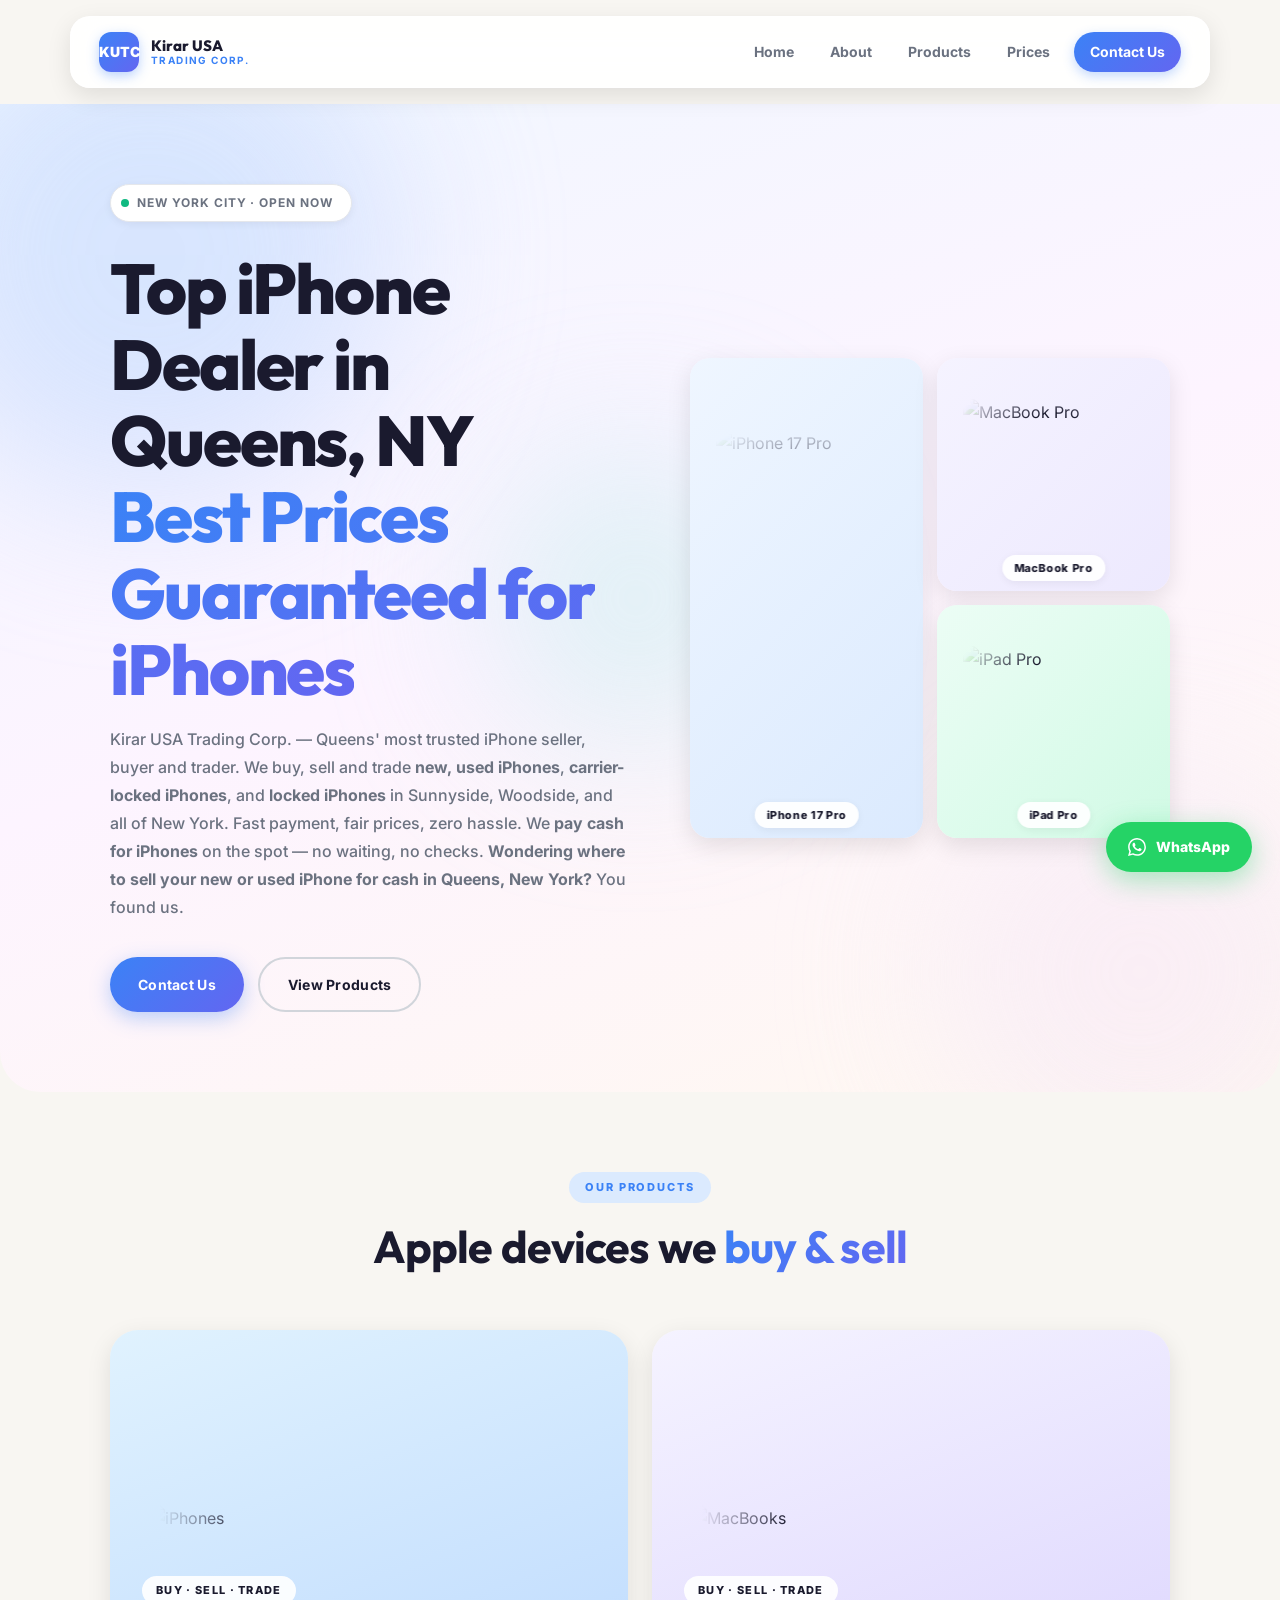
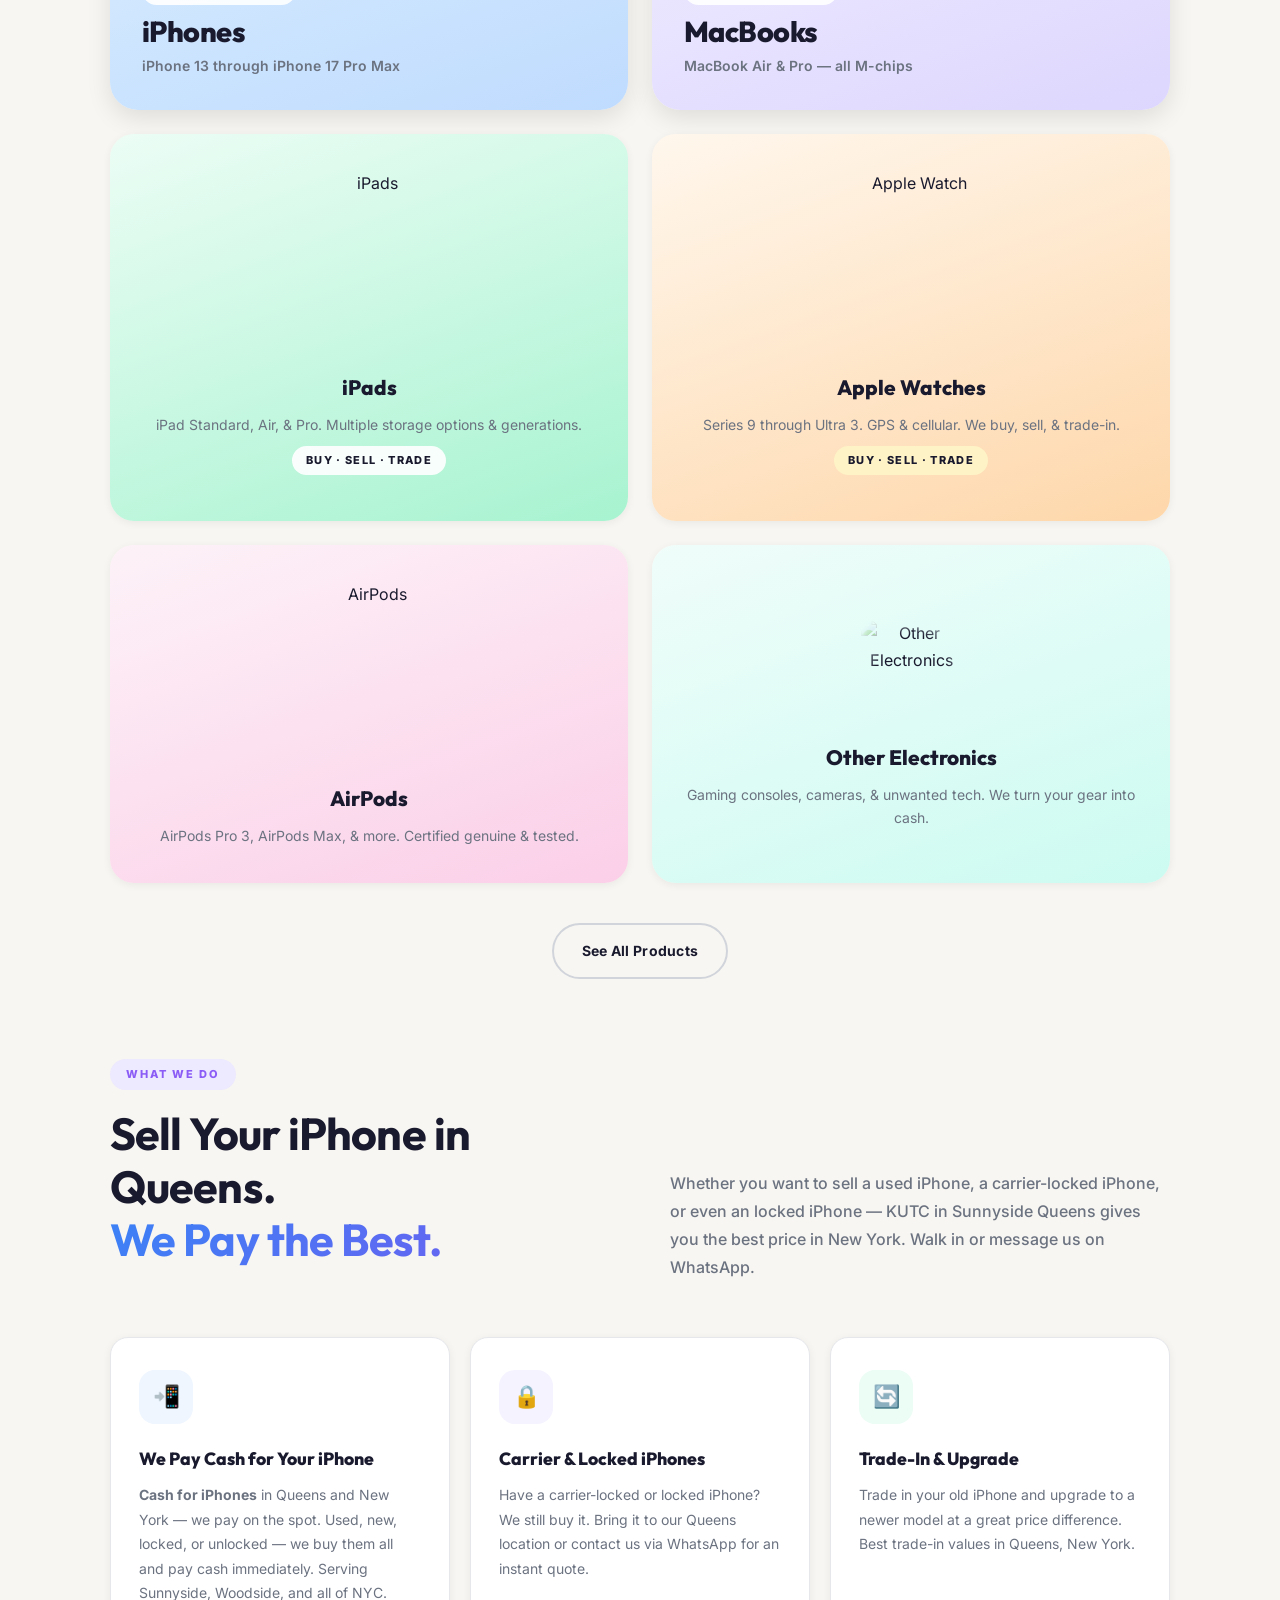
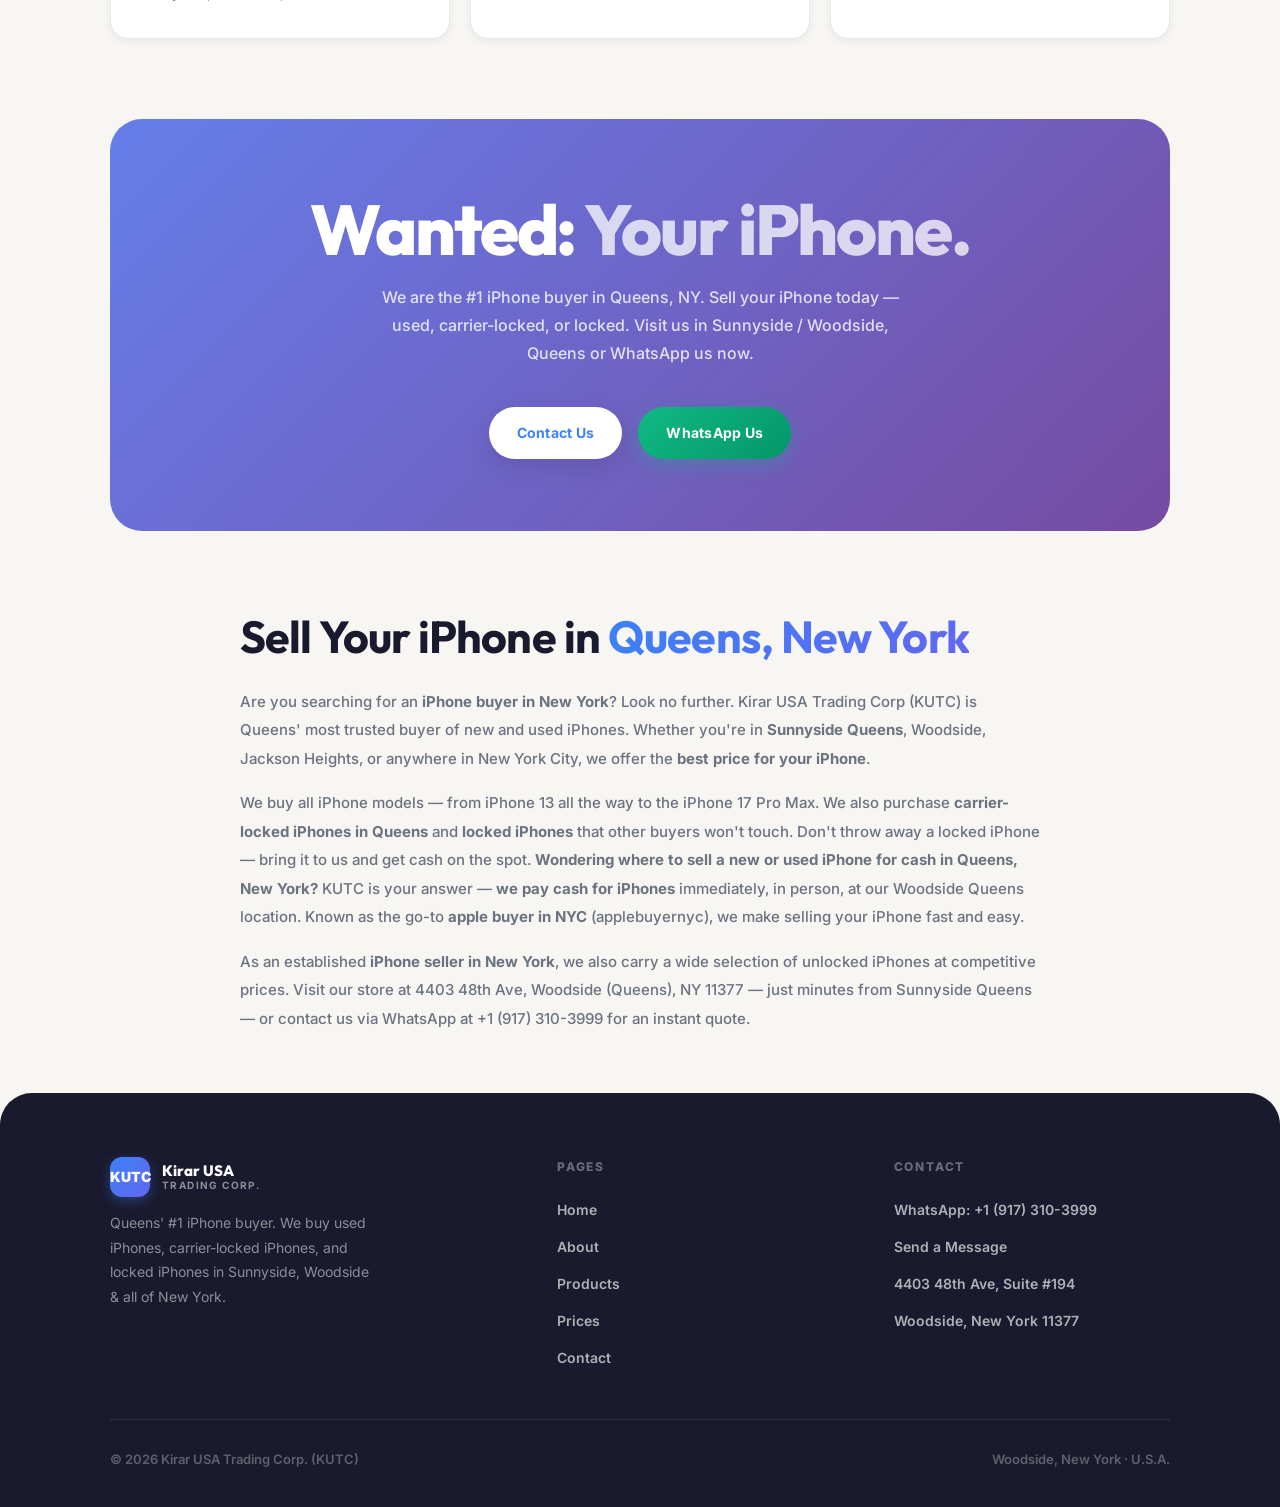
==== commit 0a921f5f: "Update index.html" ====
--- a/index.html
+++ b/index.html
@@ -105,7 +105,7 @@
       </div>
     <h1 class="display-title reveal reveal-delay-1">
        Top iPhone Dealer in Queens, NY<br>
-       <em>Best Prices Guaranteed for iPhone's</em>
+       <em>Best Prices Guaranteed for iPhones</em>
     </h1>
       <p class="section-subtitle reveal reveal-delay-2" style="margin-top:18px;">
         Kirar USA Trading Corp. — Queens' most trusted iPhone seller, buyer and trader. We buy, sell and trade <strong>new, used iPhones</strong>, <strong>carrier-locked iPhones</strong>, and <strong>locked iPhones</strong> in Sunnyside, Woodside, and all of New York. Fast payment, fair prices, zero hassle. We <strong>pay cash for iPhones</strong> on the spot — no waiting, no checks. <strong>Wondering where to sell your new or used iPhone for cash in Queens, New York?</strong> You found us.
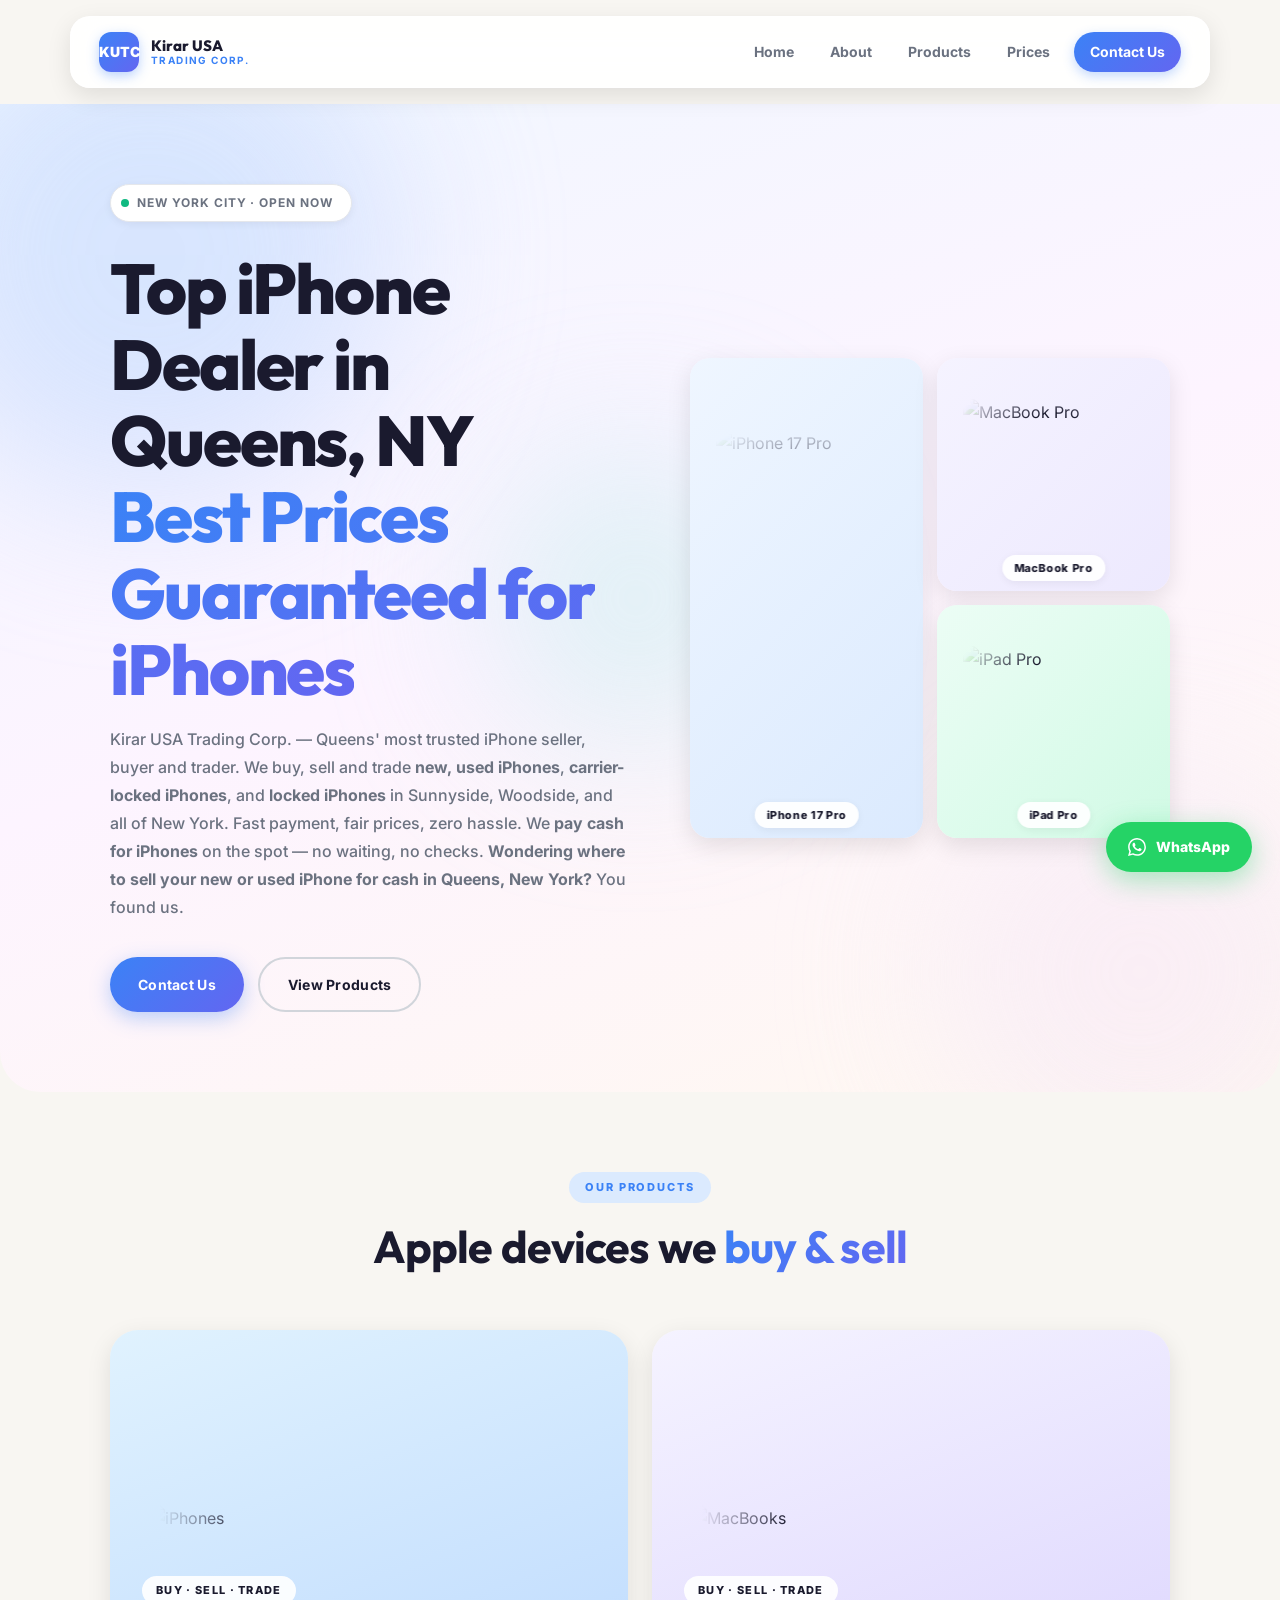
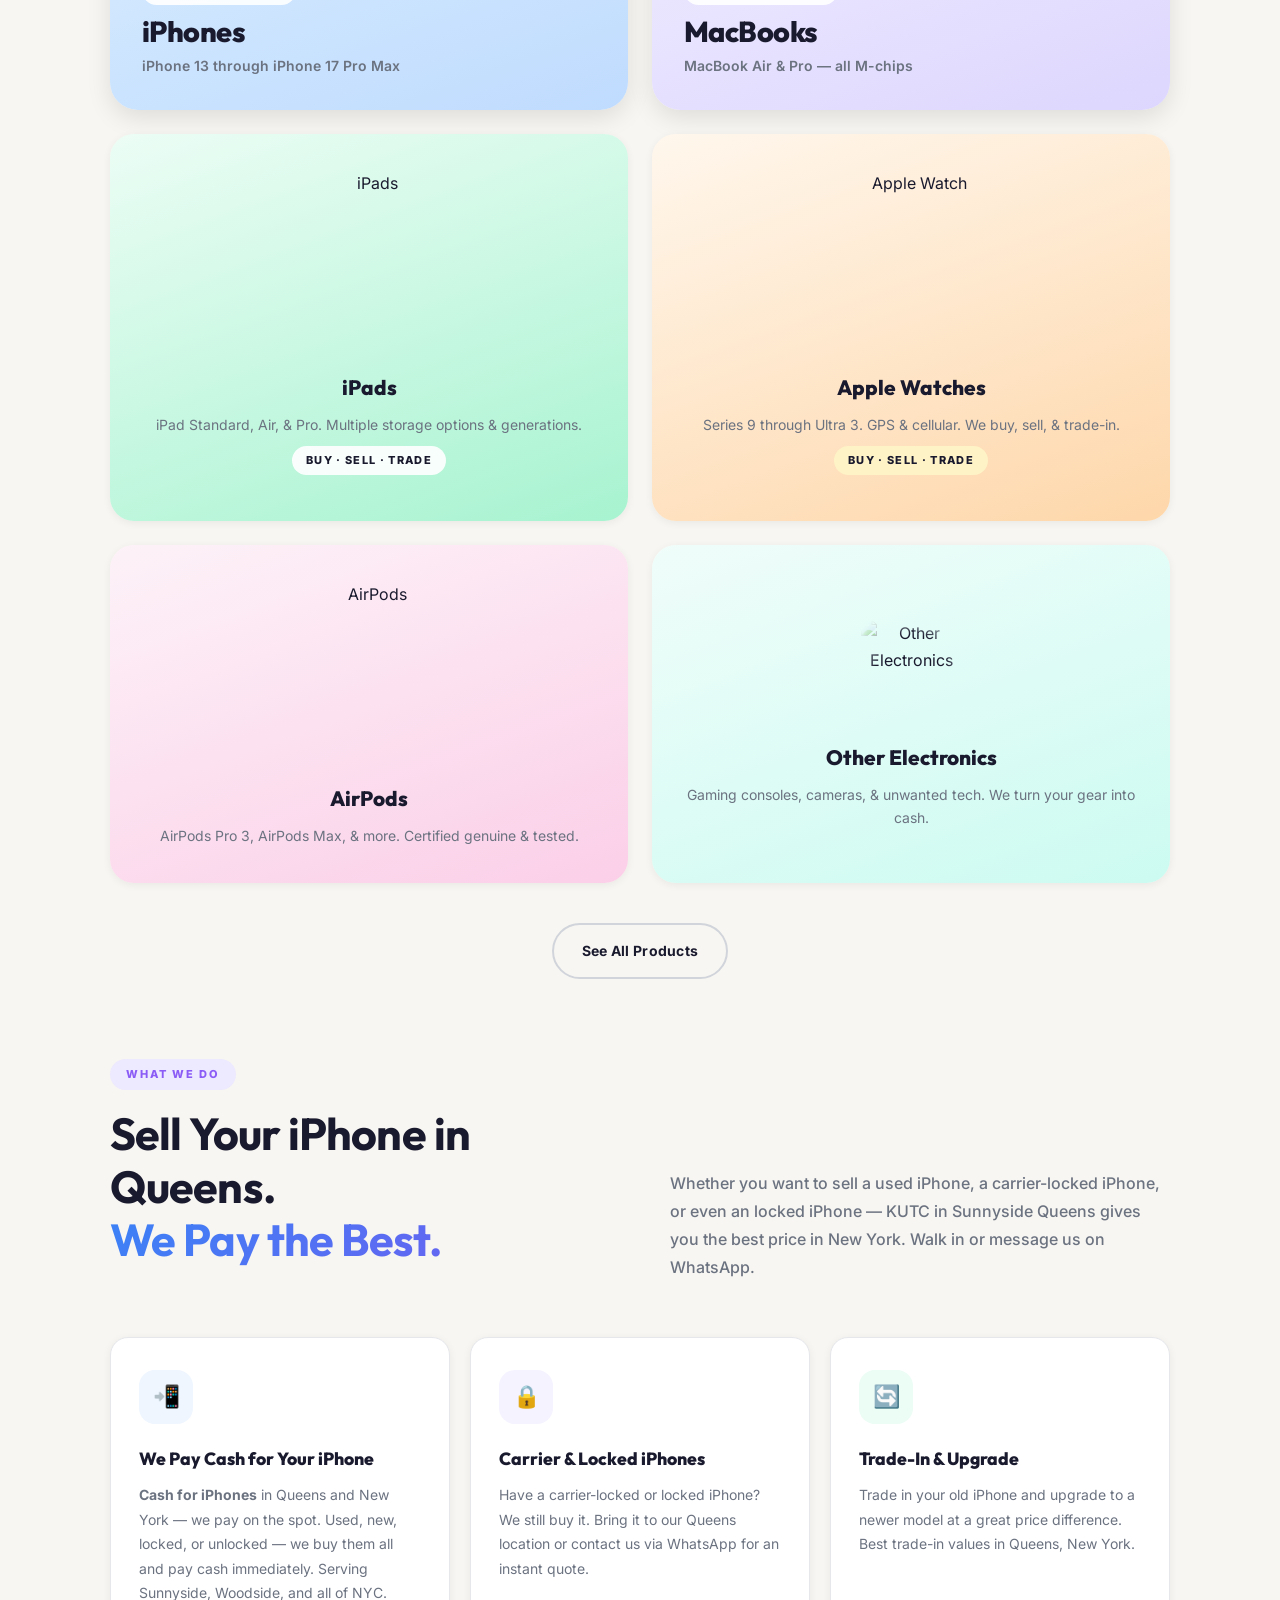
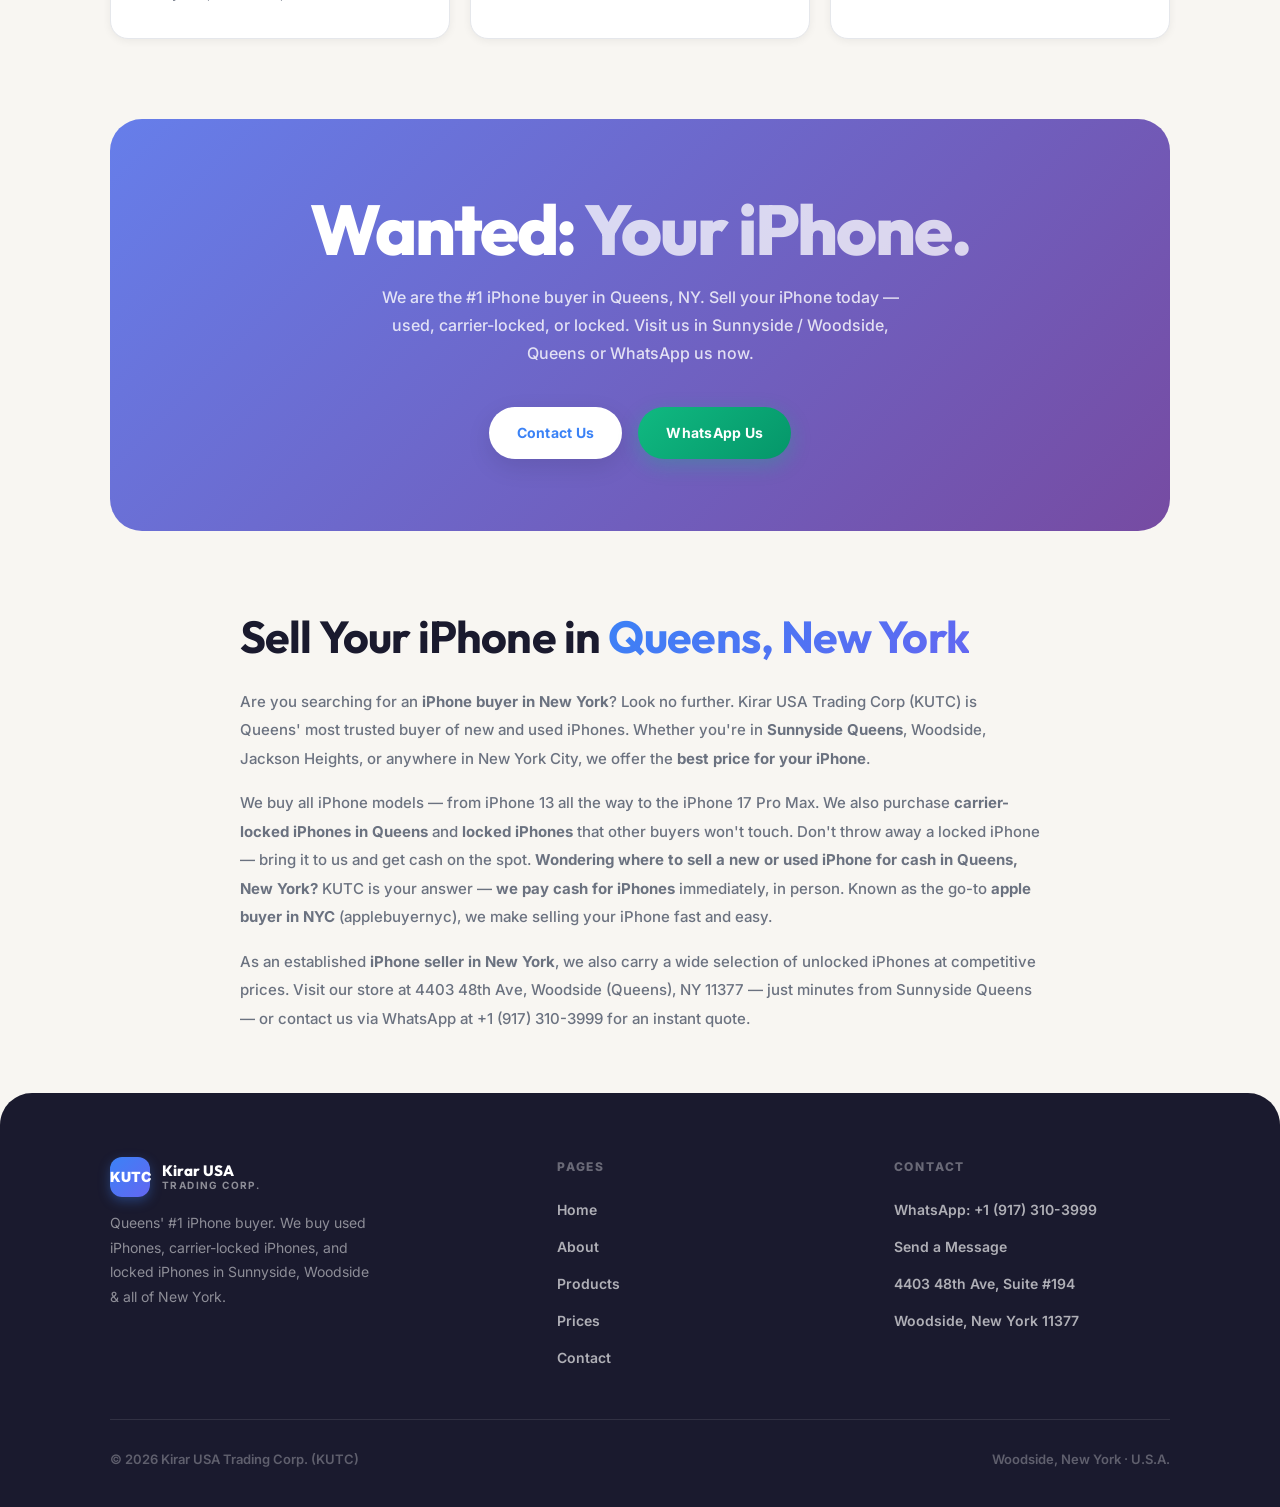
==== commit ecfd67c7: "Update index.html" ====
--- a/index.html
+++ b/index.html
@@ -248,7 +248,7 @@
       Are you searching for an <strong>iPhone buyer in New York</strong>? Look no further. Kirar USA Trading Corp (KUTC) is Queens' most trusted buyer of new and used iPhones. Whether you're in <strong>Sunnyside Queens</strong>, Woodside, Jackson Heights, or anywhere in New York City, we offer the <strong>best price for your iPhone</strong>.
     </p>
     <p style="font-size:15px;color:var(--text-muted);line-height:1.9;margin-bottom:16px;font-weight:500;">
-      We buy all iPhone models — from iPhone 13 all the way to the iPhone 17 Pro Max. We also purchase <strong>carrier-locked iPhones in Queens</strong> and <strong>locked iPhones</strong> that other buyers won't touch. Don't throw away a locked iPhone — bring it to us and get cash on the spot. <strong>Wondering where to sell a new or used iPhone for cash in Queens, New York?</strong> KUTC is your answer — <strong>we pay cash for iPhones</strong> immediately, in person, at our Woodside Queens location. Known as the go-to <strong>apple buyer in NYC</strong> (applebuyernyc), we make selling your iPhone fast and easy.
+      We buy all iPhone models — from iPhone 13 all the way to the iPhone 17 Pro Max. We also purchase <strong>carrier-locked iPhones in Queens</strong> and <strong>locked iPhones</strong> that other buyers won't touch. Don't throw away a locked iPhone — bring it to us and get cash on the spot. <strong>Wondering where to sell a new or used iPhone for cash in Queens, New York?</strong> KUTC is your answer — <strong>we pay cash for iPhones</strong> immediately, in person. Known as the go-to <strong>apple buyer in NYC</strong> (applebuyernyc), we make selling your iPhone fast and easy.
     </p>
     <p style="font-size:15px;color:var(--text-muted);line-height:1.9;font-weight:500;">
       As an established <strong>iPhone seller in New York</strong>, we also carry a wide selection of unlocked iPhones at competitive prices. Visit our store at 4403 48th Ave, Woodside (Queens), NY 11377 — just minutes from Sunnyside Queens — or contact us via WhatsApp at +1 (917) 310-3999 for an instant quote.
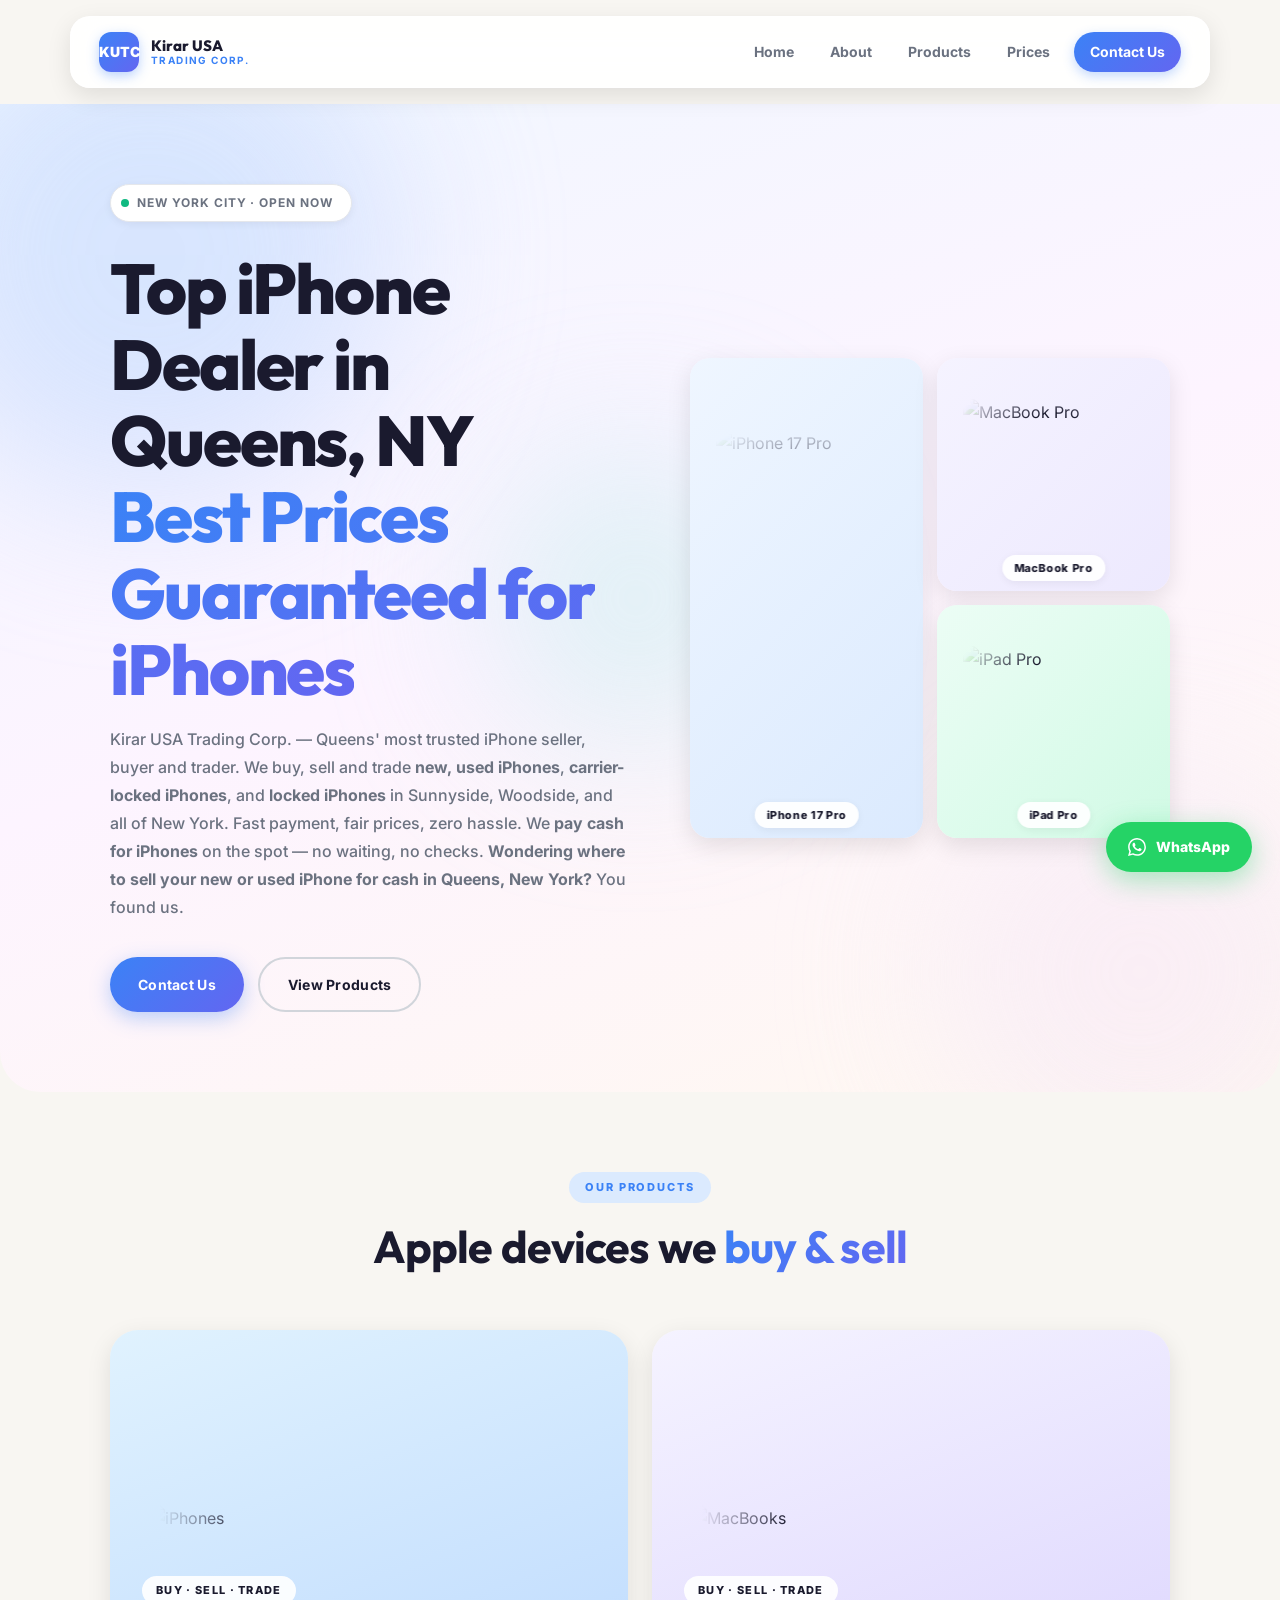
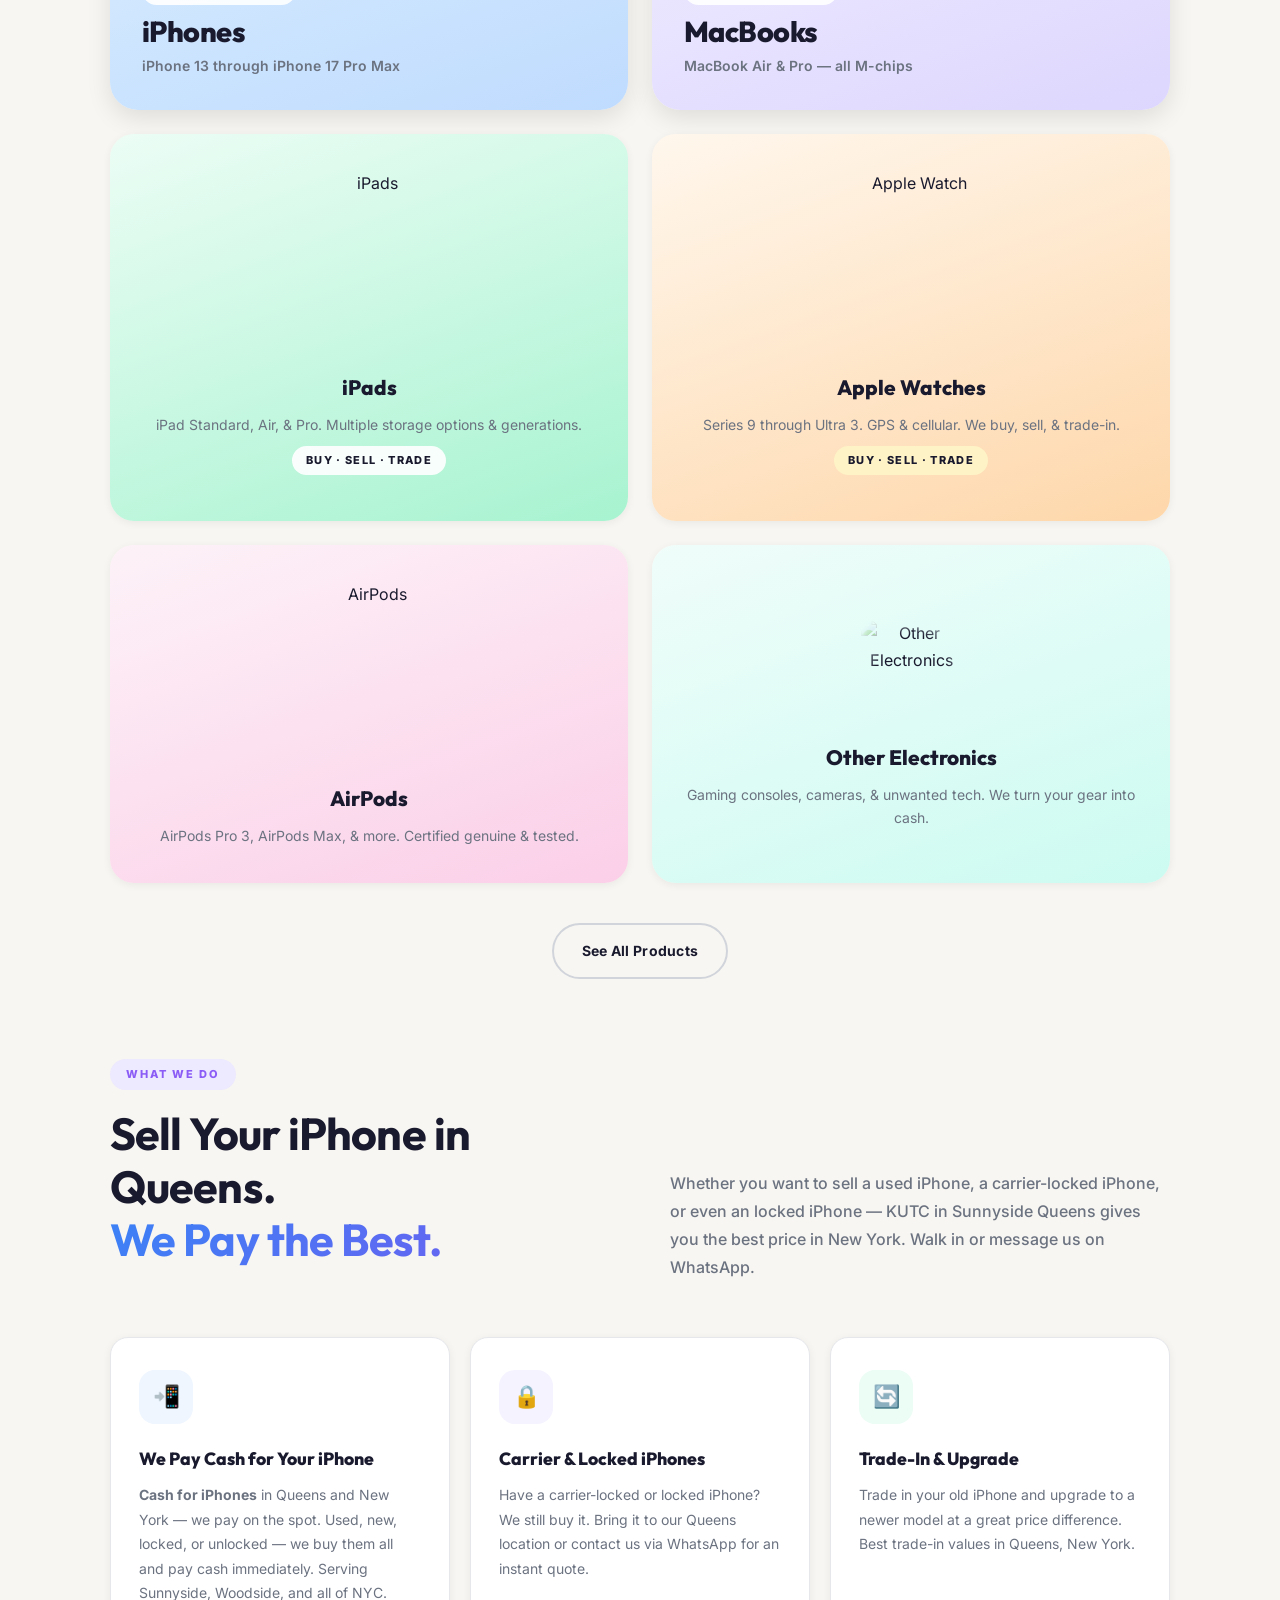
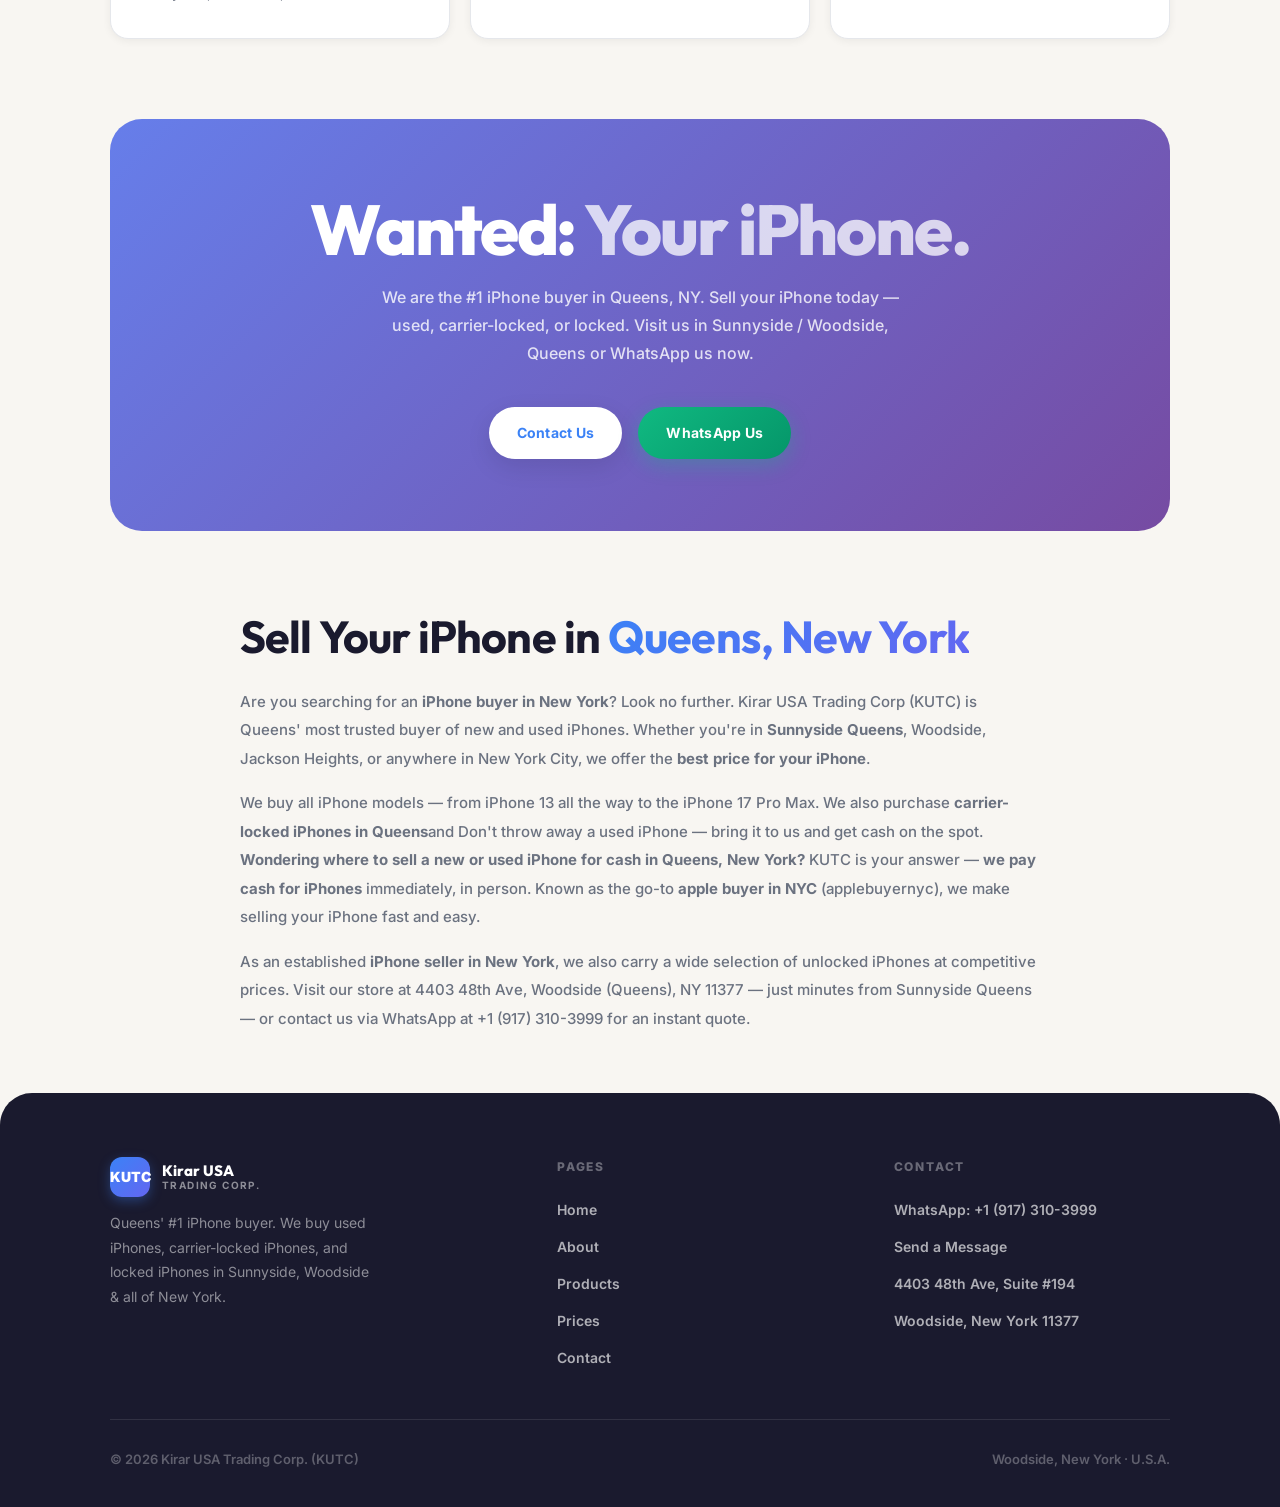
==== commit 8d207366: "Update index.html" ====
--- a/index.html
+++ b/index.html
@@ -4,7 +4,7 @@
   <meta charset="UTF-8"/>
   <meta name="viewport" content="width=device-width,initial-scale=1.0"/>
   <title>iPhone Buyer in Queens New York | Sell Your iPhone | Kirar USA Trading Corp</title>
-  <meta name="description" content="Looking to sell your iPhone in Queens, Sunnyside, or New York? KUTC buys used iPhones, carrier-locked iPhones, and locked iPhones. Best prices in Queens NY. We pay cash for iPhones on the spot. Wondering where to sell your new or used iPhone for cash in Queens, New York? The original apple buyer NYC — applebuyernyc. Call or WhatsApp now!"/>
+  <meta name="description" content="Looking to sell your iPhone in Queens, Sunnyside, or New York? KUTC buys used iPhones, carrier-locked iPhones. Best prices in Queens NY. We pay cash for iPhones on the spot. Wondering where to sell your new or used iPhone for cash in Queens, New York? The original apple buyer NYC — applebuyernyc. Call or WhatsApp now!"/>
   <meta name="keywords" content="iPhone buyer in New York, iPhone buyer Queens NY, iPhone buyer Sunnyside Queens, used iPhone buyer New York, used iPhone buyer Queens, carrier locked iPhone buyer Queens, best price iPhone Queens New York, sell your iPhone, wanted iPhone, locked iPhone buyer, sell iPhone Queens, iPhone seller New York, where to sell phone for cash Queens, sell used phone for cash New York, sell new phone for cash Queens NY, where to sell phone Queens New York"/>
   <link rel="canonical" href="https://kirarusatrading.com/"/>
 
@@ -248,7 +248,7 @@
       Are you searching for an <strong>iPhone buyer in New York</strong>? Look no further. Kirar USA Trading Corp (KUTC) is Queens' most trusted buyer of new and used iPhones. Whether you're in <strong>Sunnyside Queens</strong>, Woodside, Jackson Heights, or anywhere in New York City, we offer the <strong>best price for your iPhone</strong>.
     </p>
     <p style="font-size:15px;color:var(--text-muted);line-height:1.9;margin-bottom:16px;font-weight:500;">
-      We buy all iPhone models — from iPhone 13 all the way to the iPhone 17 Pro Max. We also purchase <strong>carrier-locked iPhones in Queens</strong> and <strong>locked iPhones</strong> that other buyers won't touch. Don't throw away a locked iPhone — bring it to us and get cash on the spot. <strong>Wondering where to sell a new or used iPhone for cash in Queens, New York?</strong> KUTC is your answer — <strong>we pay cash for iPhones</strong> immediately, in person. Known as the go-to <strong>apple buyer in NYC</strong> (applebuyernyc), we make selling your iPhone fast and easy.
+      We buy all iPhone models — from iPhone 13 all the way to the iPhone 17 Pro Max. We also purchase <strong>carrier-locked iPhones in Queens</strong>and </strong>Don't throw away a used iPhone — bring it to us and get cash on the spot. <strong>Wondering where to sell a new or used iPhone for cash in Queens, New York?</strong> KUTC is your answer — <strong>we pay cash for iPhones</strong> immediately, in person. Known as the go-to <strong>apple buyer in NYC</strong> (applebuyernyc), we make selling your iPhone fast and easy.
     </p>
     <p style="font-size:15px;color:var(--text-muted);line-height:1.9;font-weight:500;">
       As an established <strong>iPhone seller in New York</strong>, we also carry a wide selection of unlocked iPhones at competitive prices. Visit our store at 4403 48th Ave, Woodside (Queens), NY 11377 — just minutes from Sunnyside Queens — or contact us via WhatsApp at +1 (917) 310-3999 for an instant quote.
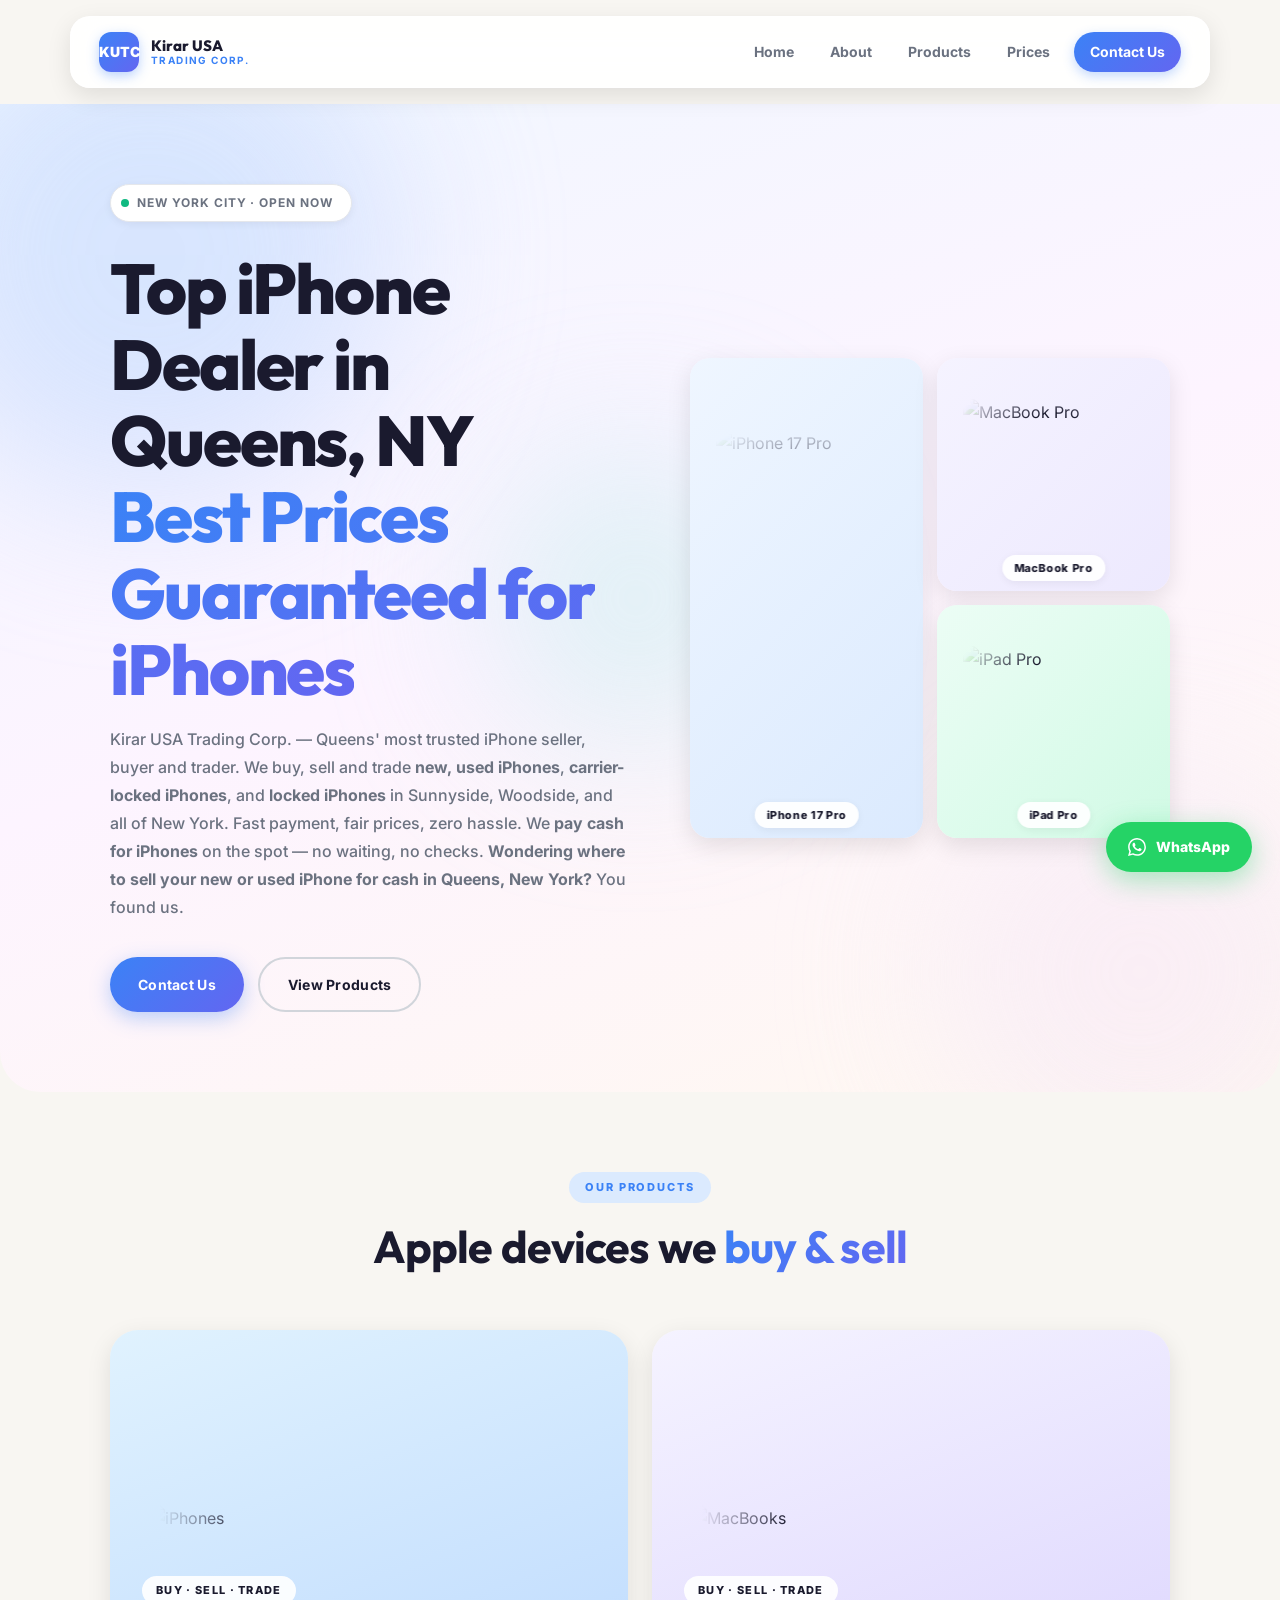
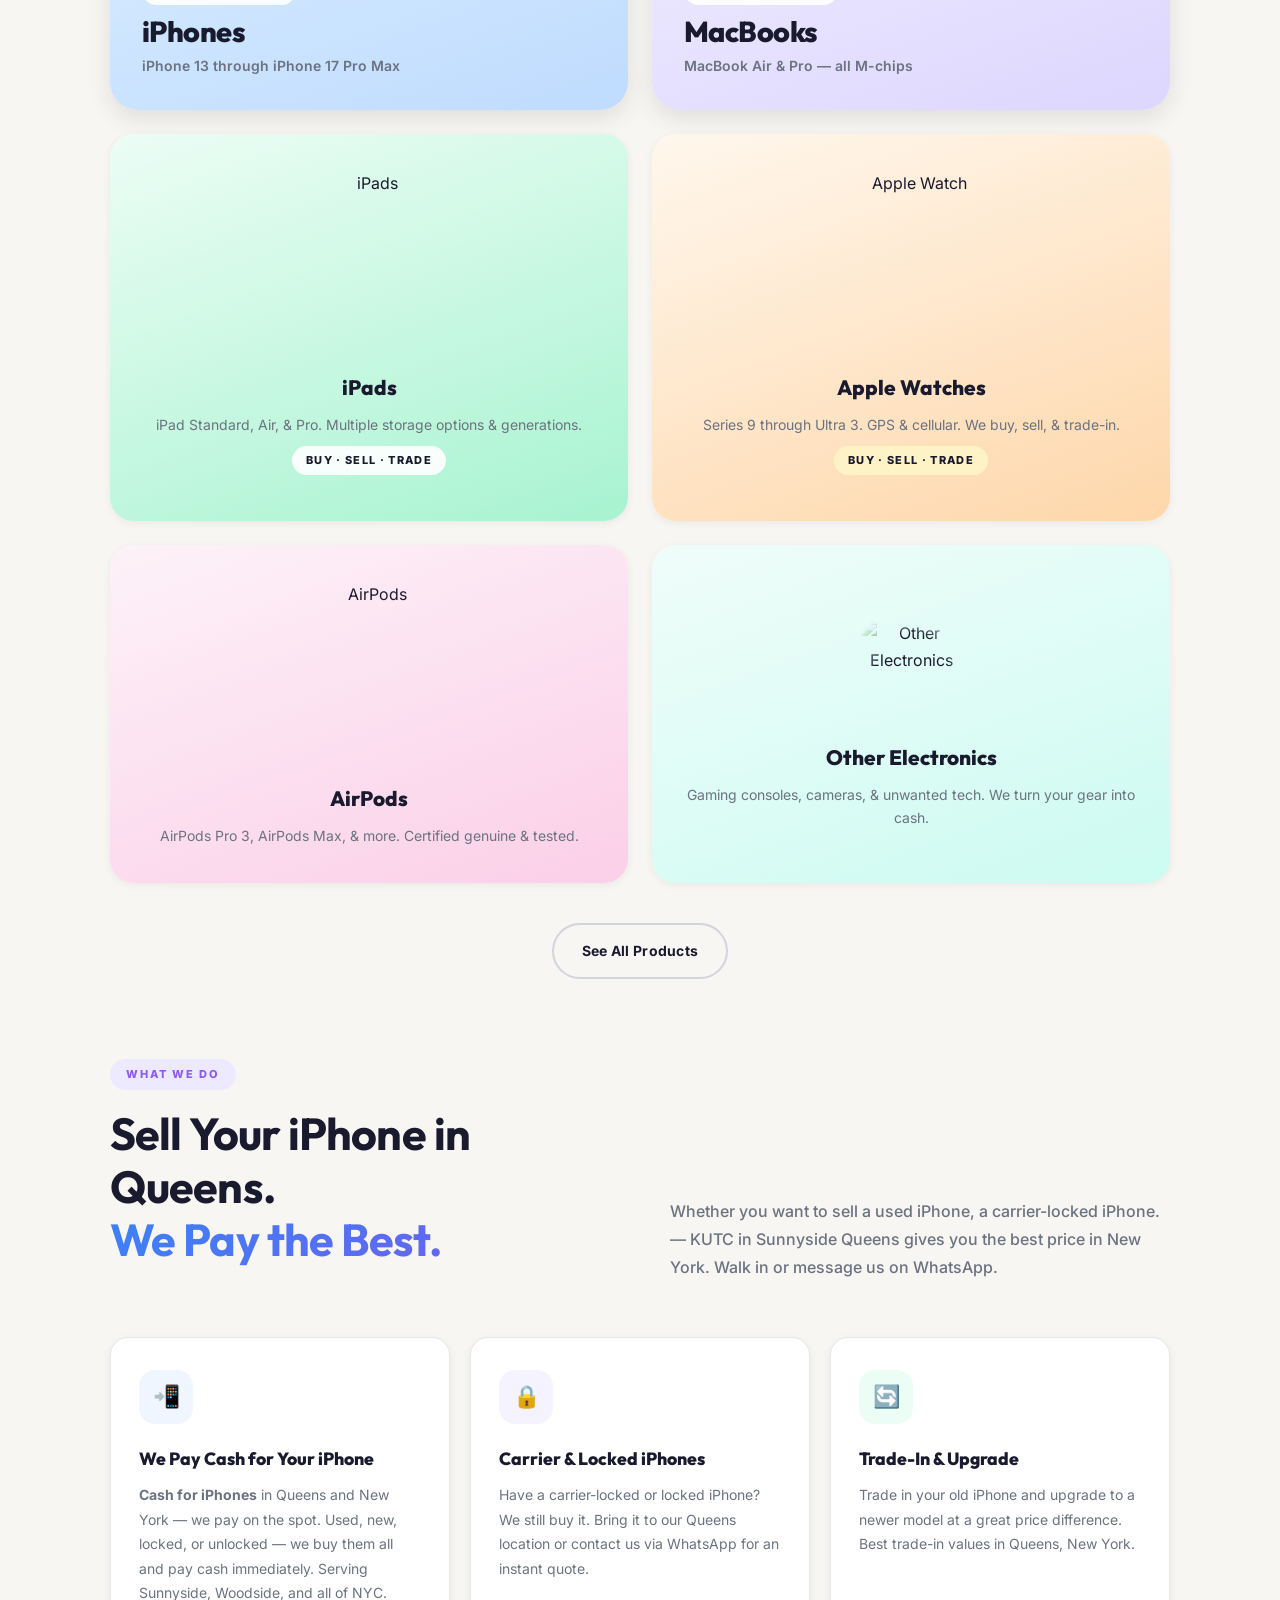
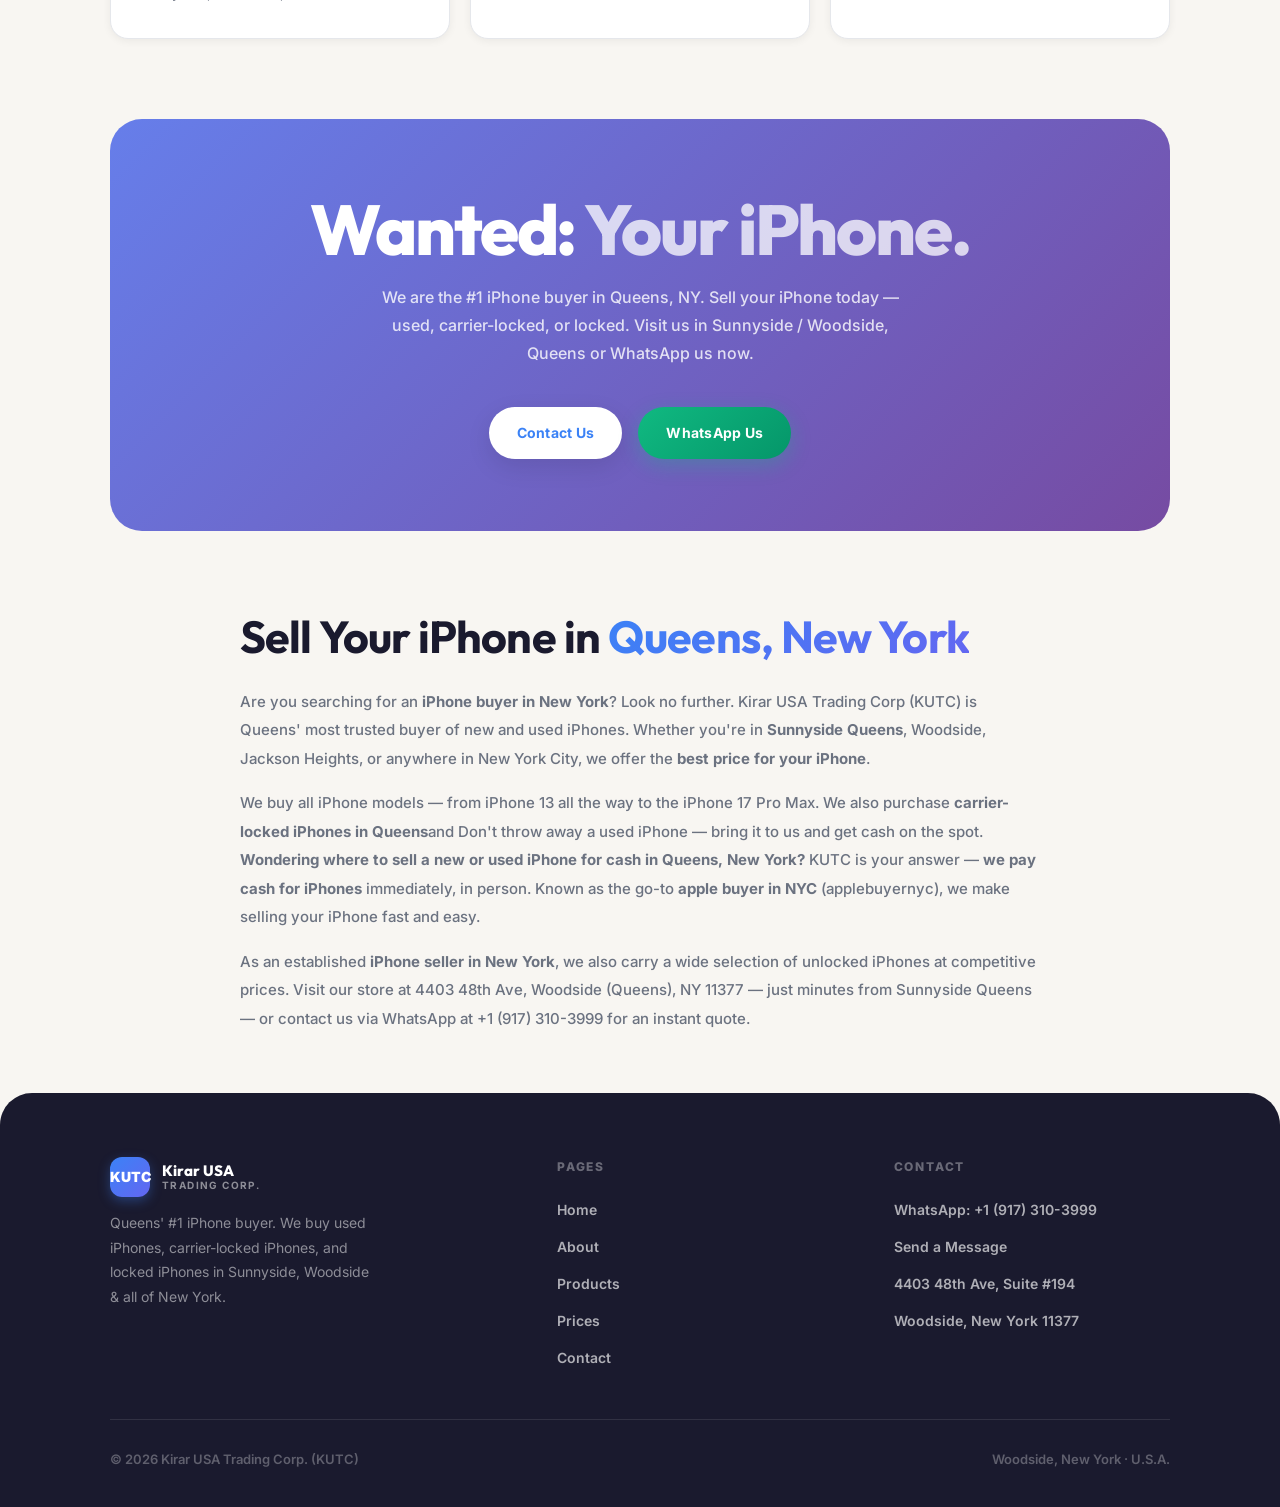
==== commit e3b684cf: "Update index.html" ====
--- a/index.html
+++ b/index.html
@@ -5,12 +5,12 @@
   <meta name="viewport" content="width=device-width,initial-scale=1.0"/>
   <title>iPhone Buyer in Queens New York | Sell Your iPhone | Kirar USA Trading Corp</title>
   <meta name="description" content="Looking to sell your iPhone in Queens, Sunnyside, or New York? KUTC buys used iPhones, carrier-locked iPhones. Best prices in Queens NY. We pay cash for iPhones on the spot. Wondering where to sell your new or used iPhone for cash in Queens, New York? The original apple buyer NYC — applebuyernyc. Call or WhatsApp now!"/>
-  <meta name="keywords" content="iPhone buyer in New York, iPhone buyer Queens NY, iPhone buyer Sunnyside Queens, used iPhone buyer New York, used iPhone buyer Queens, carrier locked iPhone buyer Queens, best price iPhone Queens New York, sell your iPhone, wanted iPhone, locked iPhone buyer, sell iPhone Queens, iPhone seller New York, where to sell phone for cash Queens, sell used phone for cash New York, sell new phone for cash Queens NY, where to sell phone Queens New York"/>
+  <meta name="keywords" content="iPhone buyer in New York, iPhone buyer Queens NY, iPhone buyer Sunnyside Queens, used iPhone buyer New York, used iPhone buyer Queens, carrier locked iPhone buyer Queens, best price iPhone Queens New York, sell your iPhone, wanted iPhone, carrier-locked iPhone buyer, sell iPhone Queens, iPhone seller New York, where to sell phone for cash Queens, sell used phone for cash New York, sell new phone for cash Queens NY, where to sell phone Queens New York"/>
   <link rel="canonical" href="https://kirarusatrading.com/"/>
 
   <!-- Open Graph -->
   <meta property="og:title" content="iPhone Buyer in Queens NY — Best Prices | Kirar USA Trading Corp"/>
-  <meta property="og:description" content="Sell your iPhone in Queens, Sunnyside, or anywhere in New York. We buy used, carrier-locked, and locked iPhones at the best prices."/>
+  <meta property="og:description" content="Sell your iPhone in Queens, Sunnyside, or anywhere in New York. We buy used, carrier-locked, iPhones at the best prices."/>
   <meta property="og:type" content="website"/>
   <meta property="og:url" content="https://kirarusatrading.com/"/>
   <meta property="og:locale" content="en_US"/>
@@ -21,7 +21,7 @@
     "@type": "LocalBusiness",
     "name": "Kirar USA Trading Corp",
     "alternateName": "KUTC",
-    "description": "iPhone buyer and seller in Queens, New York. We buy used iPhones, carrier-locked iPhones, and locked iPhones at the best prices in Sunnyside and Queens NY.",
+    "description": "iPhone buyer and seller in Queens, New York. We buy used iPhones, carrier-locked iPhones at the best prices in Sunnyside and Queens NY.",
     "url": "https://kirarusatrading.com",
     "telephone": "+19173103999",
     "address": {
@@ -57,7 +57,6 @@
       "itemListElement": [
         {"@type": "Offer", "itemOffered": {"@type": "Service", "name": "Buy Used iPhones in Queens NY"}},
         {"@type": "Offer", "itemOffered": {"@type": "Service", "name": "Buy Carrier Locked iPhones Queens"}},
-        {"@type": "Offer", "itemOffered": {"@type": "Service", "name": "Buy Locked iPhones New York"}},
         {"@type": "Offer", "itemOffered": {"@type": "Service", "name": "Sell iPhones in Sunnyside Queens"}}
       ]
     }
@@ -207,7 +206,7 @@
         <div class="section-label label-purple reveal">What We Do</div>
         <h2 class="section-title reveal reveal-delay-1">Sell Your iPhone in Queens.<br><em>We Pay the Best.</em></h2>
       </div>
-      <p class="section-subtitle reveal">Whether you want to sell a used iPhone, a carrier-locked iPhone, or even an locked iPhone — KUTC in Sunnyside Queens gives you the best price in New York. Walk in or message us on WhatsApp.</p>
+      <p class="section-subtitle reveal">Whether you want to sell a used iPhone, a carrier-locked iPhone. — KUTC in Sunnyside Queens gives you the best price in New York. Walk in or message us on WhatsApp.</p>
     </div>
     <div class="services-grid">
       <div class="card service-card reveal">
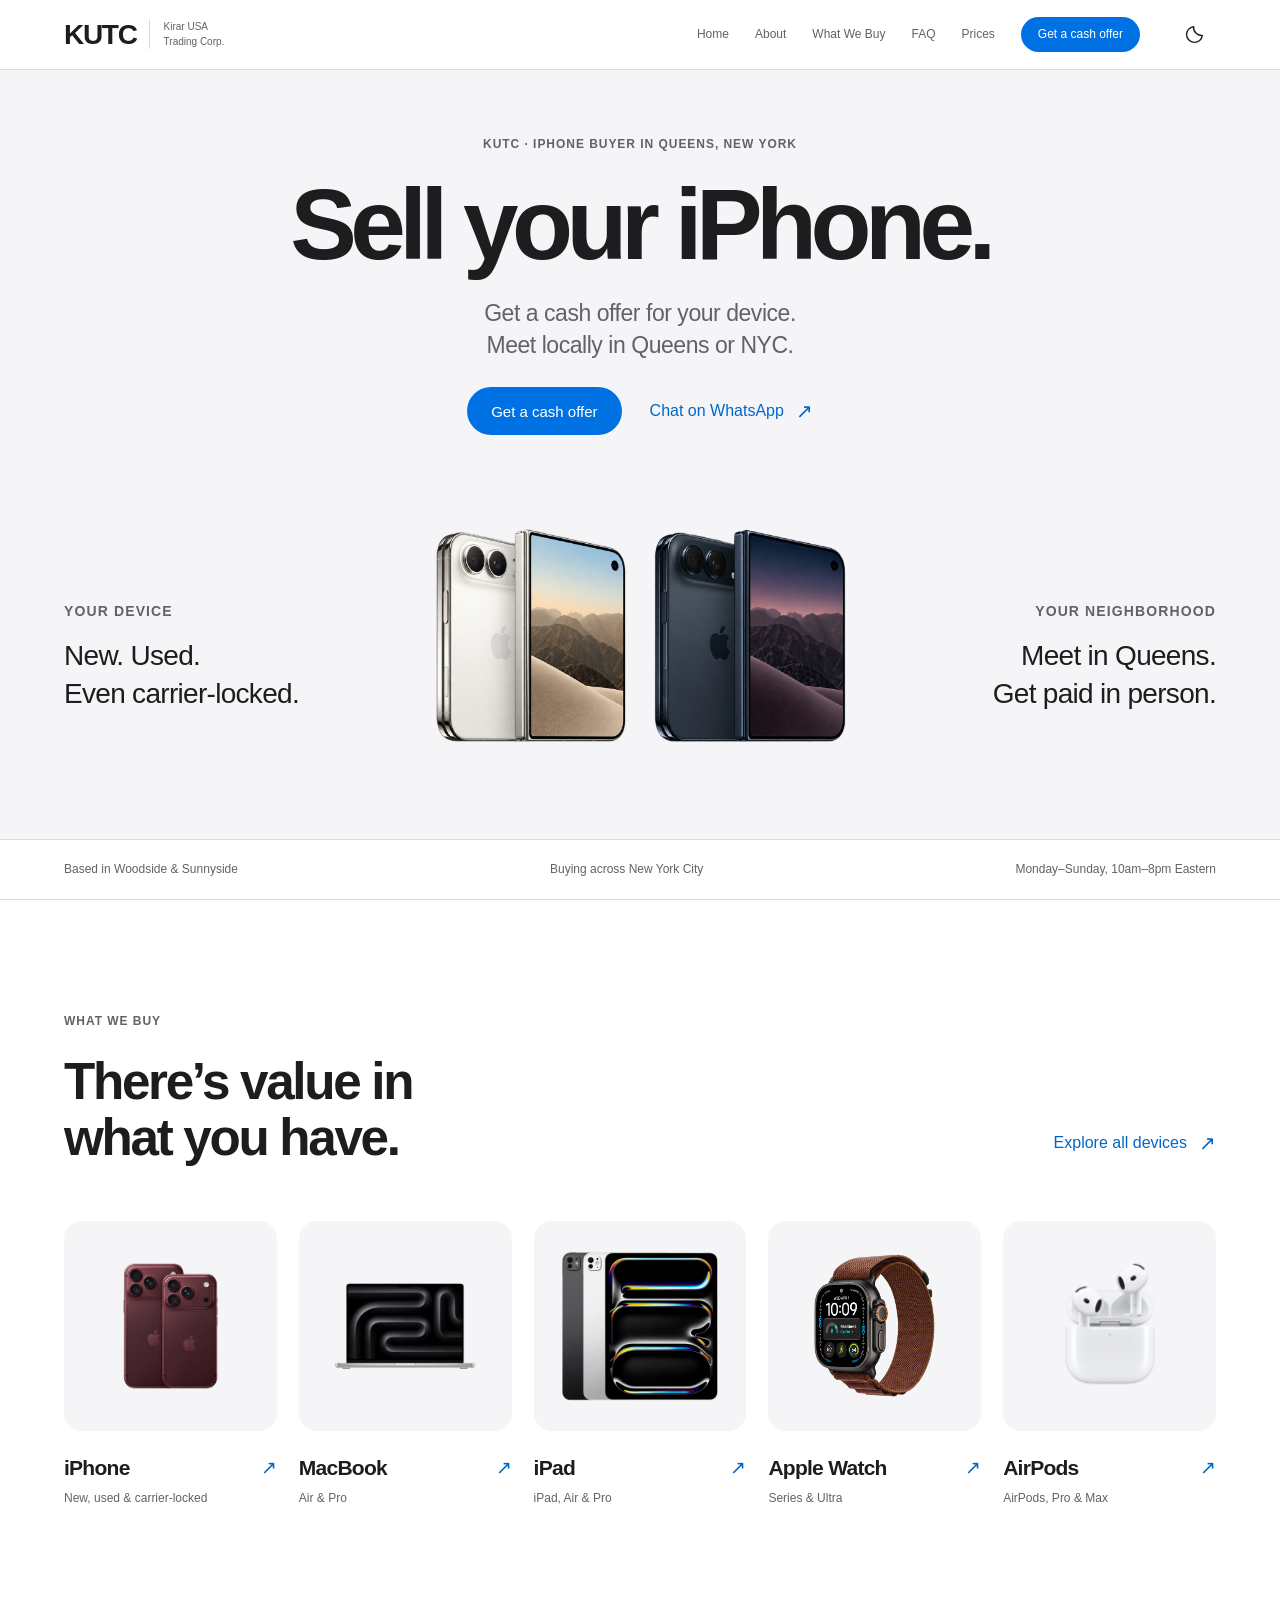
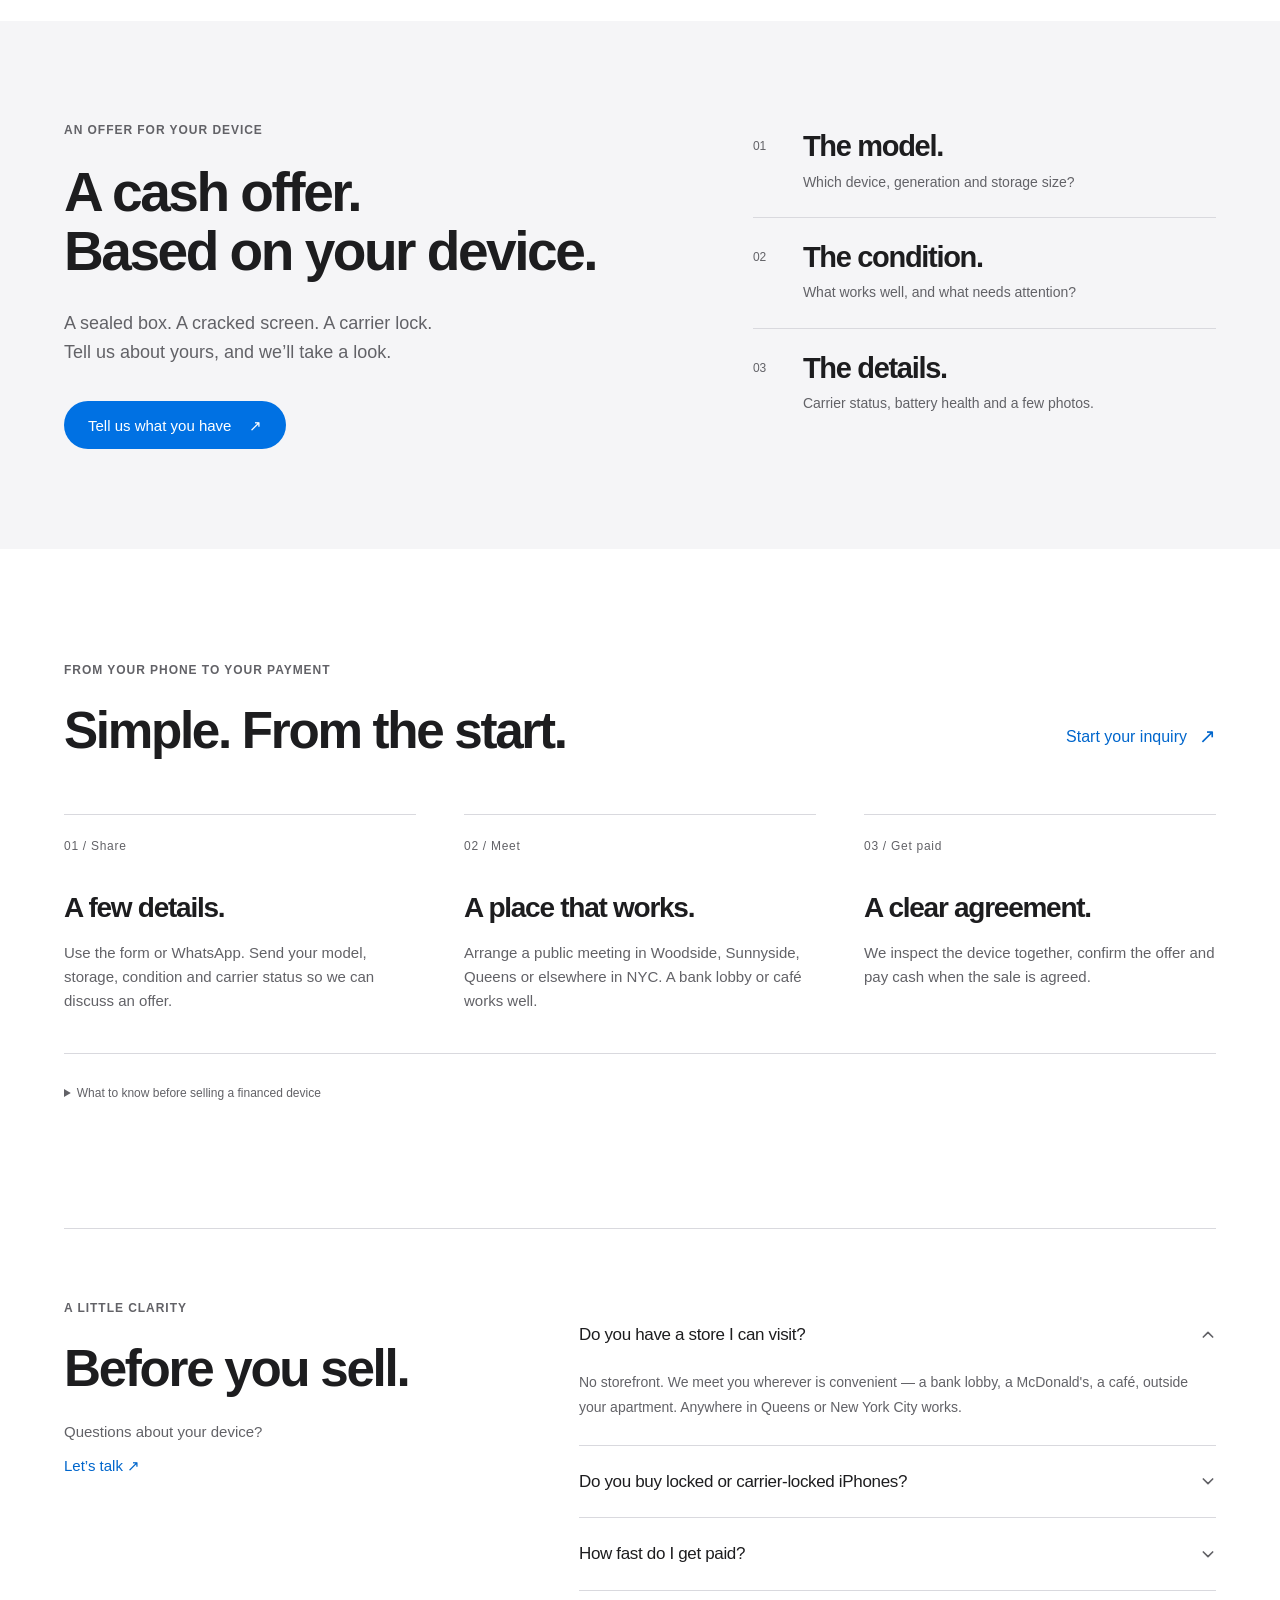
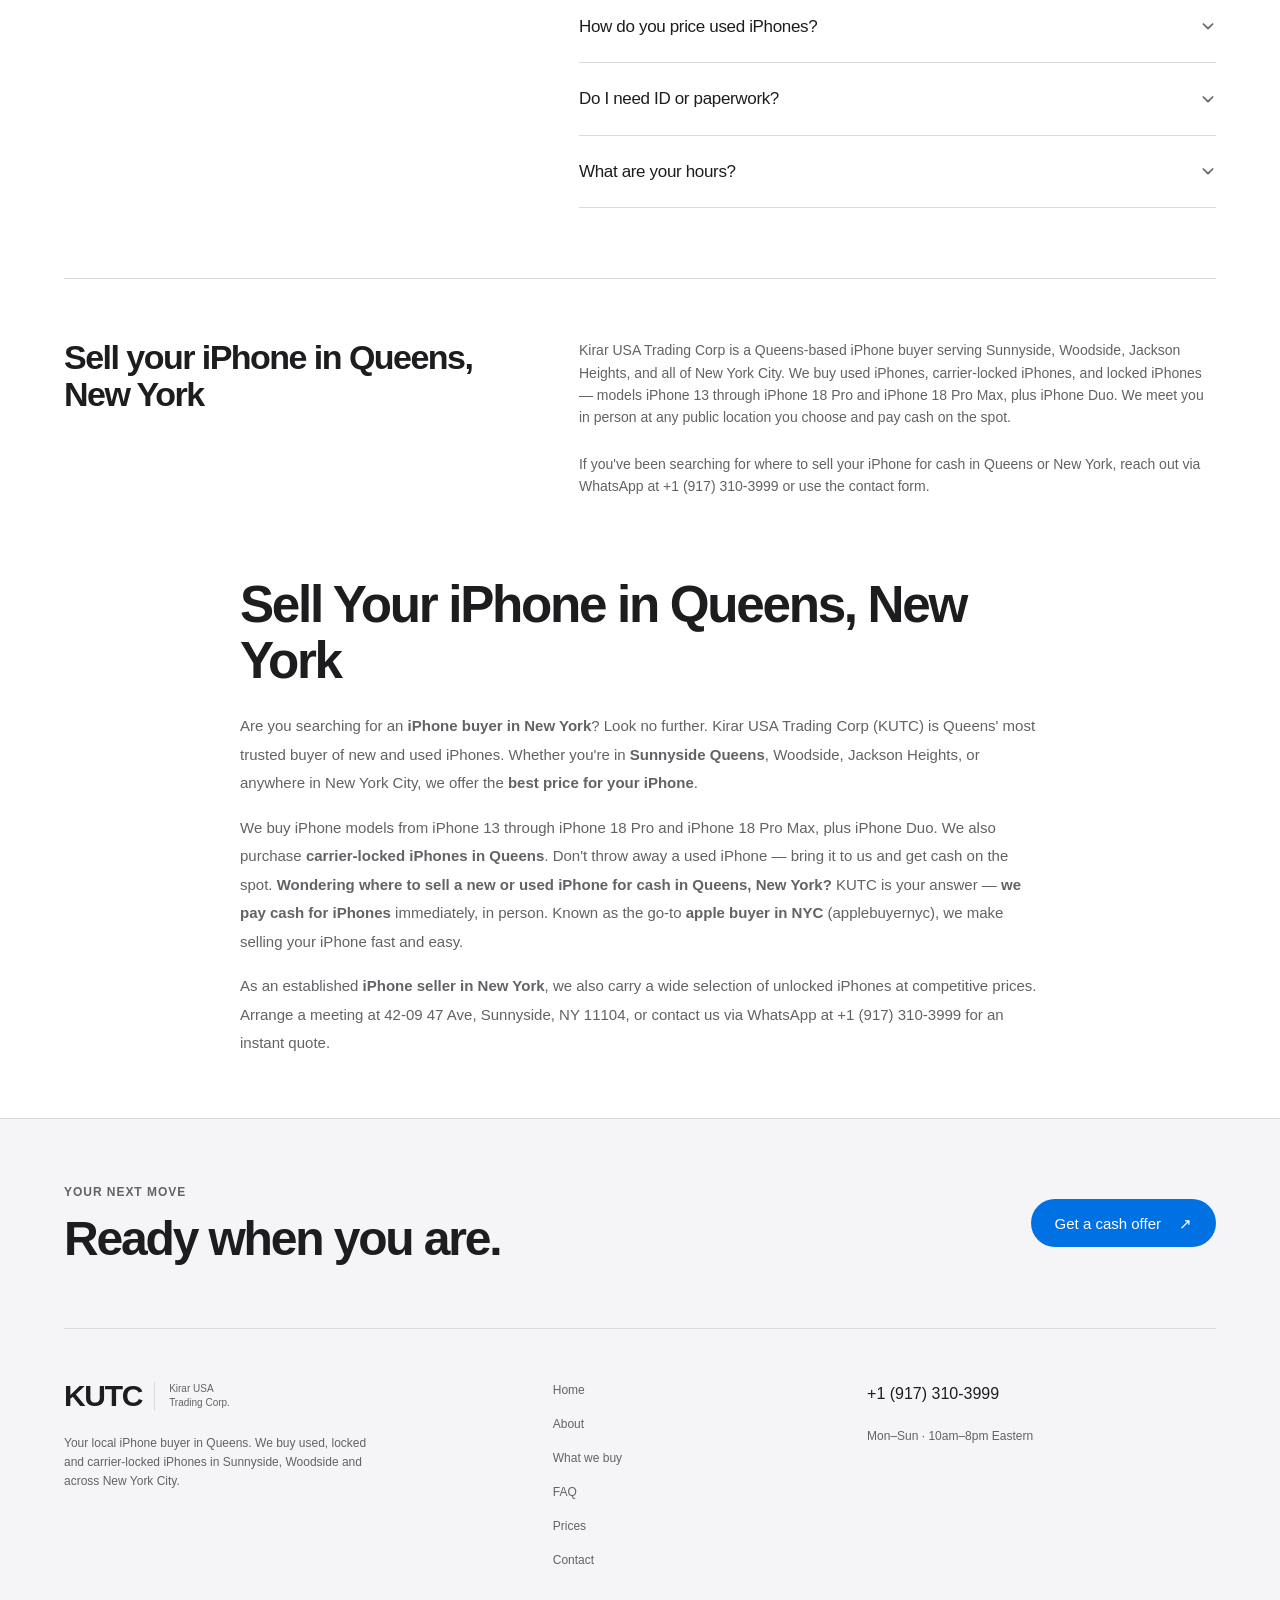
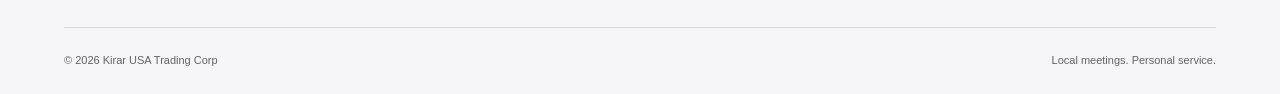
==== commit 6131049c: "Add files via upload" ====
--- a/index.html
+++ b/index.html
@@ -26,10 +26,8 @@
     "telephone": "+19173103999",
     "address": {
       "@type": "PostalAddress",
-      "streetAddress": "4403 48th Ave, Suite #194",
       "addressLocality": "Woodside",
       "addressRegion": "NY",
-      "postalCode": "11377",
       "addressCountry": "US"
     },
     "geo": {
@@ -45,9 +43,9 @@
     ],
     "openingHoursSpecification": {
       "@type": "OpeningHoursSpecification",
-      "dayOfWeek": ["Monday","Tuesday","Wednesday","Thursday","Friday","Saturday"],
+      "dayOfWeek": ["Monday","Tuesday","Wednesday","Thursday","Friday","Saturday","Sunday"],
       "opens": "10:00",
-      "closes": "19:00"
+      "closes": "20:00"
     },
     "priceRange": "$$",
     "sameAs": ["https://wa.me/19173103999"],
@@ -63,183 +61,97 @@
   }
   </script>
 
-  <link rel="stylesheet" href="style.css"/>
-</head>
-
-  <body>
+  
+<meta name="theme-color" content="#ffffff"><link rel="icon" href="/favicon.svg?v=2" type="image/svg+xml"><link rel="icon" href="/favicon-32x32.png?v=2" sizes="32x32" type="image/png"><link rel="icon" href="/favicon-16x16.png?v=2" sizes="16x16" type="image/png"><link rel="shortcut icon" href="/favicon.ico?v=2"><link rel="apple-touch-icon" href="/apple-touch-icon.png?v=2" sizes="180x180"><link rel="manifest" href="/site.webmanifest"><meta name="apple-mobile-web-app-title" content="KUTC"><script src="/theme.js"></script><link rel="stylesheet" href="/style.css"><noscript><style>.hamburger{display:none!important}.mobile-menu{display:flex!important;position:static!important;flex-wrap:wrap}header nav{display:none!important}</style></noscript><meta property="og:image" content="https://kirarusatrading.com/assets/brand/social-preview.png"><meta property="og:image:width" content="1200"><meta property="og:image:height" content="630"><meta property="og:image:alt" content="KUTC — Buy, sell and trade Apple devices in Queens and New York City"><meta property="og:site_name" content="Kirar USA Trading Corp."><meta name="twitter:card" content="summary_large_image"></head>
+<body class="home-page">
+<a class="skip-link" href="#main">Skip to content</a>
 
 <header>
-  <a href="/" class="logo">
-    <div class="logo-mark">KUTC</div>
-    <div class="logo-text"><span>Kirar USA</span><span>Trading Corp.</span></div>
-  </a>
-  <nav>
+  <a href="/" class="logo" aria-label="Kirar USA Trading Corp home"><span class="kutc-logotype" aria-hidden="true">KUTC</span><span class="brand-full">Kirar USA<br>Trading Corp.</span></a>
+  <nav aria-label="Main navigation">
     <a href="/">Home</a>
     <a href="/about">About</a>
-    <a href="/products">Products</a>
-    <a href="/prices">Prices</a>
-    <a href="/contact-us" class="cta-nav">Contact Us</a>
+    <a href="/products">What We Buy</a>
+    <a href="/#faq">FAQ</a><a href="/prices">Prices</a>
+    <a href="/contact-us" class="cta-nav">Get a cash offer</a>
   </nav>
-  <button class="hamburger" aria-label="Menu"><span></span><span></span><span></span></button>
+  <div class="header-tools"><button type="button" class="theme-toggle" aria-label="Switch to dark mode" aria-pressed="false"><svg class="theme-moon" viewBox="0 0 24 24" fill="none" stroke="currentColor" stroke-width="1.6" stroke-linecap="round" stroke-linejoin="round" aria-hidden="true"><path d="M20.9 13A9 9 0 0 1 11 3.1 9 9 0 1 0 20.9 13Z"/></svg><svg class="theme-sun" viewBox="0 0 24 24" fill="none" stroke="currentColor" stroke-width="1.6" stroke-linecap="round" aria-hidden="true"><circle cx="12" cy="12" r="4"/><path d="M12 2v2m0 16v2M2 12h2m16 0h2M4.93 4.93l1.42 1.42m11.3 11.3 1.42 1.42m0-14.14-1.42 1.42M6.35 17.65l-1.42 1.42"/></svg></button><button class="hamburger" aria-label="Open menu" aria-expanded="false" aria-controls="mobile-menu"><span></span><span></span><span></span></button></div>
 </header>
-<div class="mobile-menu">
+<div class="mobile-menu" id="mobile-menu">
   <a href="/">Home</a>
   <a href="/about">About</a>
-  <a href="/products">Products</a>
-  <a href="/prices">Prices</a>
-  <a href="/contact-us" class="cta-nav">Contact Us</a>
+  <a href="/products">What We Buy</a>
+  <a href="/#faq">FAQ</a><a href="/prices">Prices</a>
+  <a href="/contact-us" class="cta-nav">Get a cash offer</a>
 </div>
 
-<main>
+<main id="main">
 
-<section class="hero">
-  <div class="hero-blob hero-blob-1"></div>
-  <div class="hero-blob hero-blob-2"></div>
-  <div class="hero-blob hero-blob-3"></div>
-  <div class="hero-inner">
-    <div class="hero-content">
-      <div class="hero-badge reveal">
-        <div class="hero-badge-dot"></div>
-        <span>New York City · Open Now</span>
-      </div>
-    <h1 class="display-title reveal reveal-delay-1">
-       Top iPhone Dealer in Queens, NY<br>
-       <em>Best Prices Guaranteed for iPhones</em>
-    </h1>
-      <p class="section-subtitle reveal reveal-delay-2" style="margin-top:18px;">
-        Kirar USA Trading Corp. — Queens' most trusted iPhone seller, buyer and trader. We buy, sell and trade <strong>new, used iPhones</strong>, <strong>carrier-locked iPhones</strong>, and <strong>locked iPhones</strong> in Sunnyside, Woodside, and all of New York. Fast payment, fair prices, zero hassle. We <strong>pay cash for iPhones</strong> on the spot — no waiting, no checks. <strong>Wondering where to sell your new or used iPhone for cash in Queens, New York?</strong> You found us.
-      </p>
-      <div class="hero-cta reveal reveal-delay-3">
-        <a href="/contact-us" class="btn btn-primary">Contact Us</a>
-        <a href="/products" class="btn btn-outline">View Products</a>
-      </div>
-    </div>
-    <div class="hero-mosaic reveal reveal-delay-2">
-      <div class="mosaic-card large blue-bg">
-        <img src="https://cdsassets.apple.com/live/7WUAS350/images/tech-specs/iphone-17-pro-17-pro-max-hero.png" alt="iPhone 17 Pro" loading="lazy"/>
-        <div class="mosaic-label">iPhone 17 Pro</div>
-      </div>
-      <div class="mosaic-card purple-bg">
-        <img src="https://cdsassets.apple.com/live/7WUAS350/images/tech-specs/macbook-pro-16-inch-m5-pro-m5-max.png" alt="MacBook Pro" loading="lazy"/>
-        <div class="mosaic-label">MacBook Pro</div>
-      </div>
-      <div class="mosaic-card green-bg">
-        <img src="https://encrypted-tbn0.gstatic.com/images?q=tbn:ANd9GcSldw1ZjbY_PPIEyIHS_5YmtQPTRXkbD6-I4w&s" alt="iPad Pro" loading="lazy"/>
-        <div class="mosaic-label">iPad Pro</div>
-      </div>
-    </div>
-  </div>
-</section>
-
-<section class="featured-section">
-  <div class="section-inner">
-    <div class="featured-header">
-      <div class="section-label label-blue reveal">Our Products</div>
-      <h2 class="section-title reveal reveal-delay-1">Apple devices we <em>buy &amp; sell</em></h2>
-    </div>
-
-    <div class="product-spotlight">
-      <div class="product-spotlight-card iphone-card reveal">
-        <img src="https://cdsassets.apple.com/live/7WUAS350/images/iphone/iphone-17-pro-max-colors.png" alt="iPhones"/>
-        <div class="product-card-content">
-          <div class="product-card-tag">Buy · Sell · Trade</div>
-          <div class="product-card-title">iPhones</div>
-          <div class="product-card-sub">iPhone 13 through iPhone 17 Pro Max</div>
+<section class="home-hero"><div class="hero-intro"><p class="eyebrow">KUTC · iPhone buyer in Queens, New York</p><h1>Sell your iPhone.</h1><p class="hero-subtitle">Get a cash offer for your device.<br>Meet locally in Queens or NYC.</p><div class="hero-actions"><a href="/contact-us" class="btn btn-primary">Get a cash offer</a><a href="https://wa.me/19173103999" class="text-link">Chat on WhatsApp <span aria-hidden="true">↗</span></a></div></div><div class="hero-stage hero-duo section-inner"><div class="stage-note"><span class="small-label">Your device</span><p>New. Used.<br>Even carrier-locked.</p></div><img src="/assets/images/iphone-duo-cutout.png" alt="iPhone Duo — sell your iPhone to Kirar USA Trading Corp" width="1674" height="940" fetchpriority="high" loading="eager"><div class="stage-note"><span class="small-label">Your neighborhood</span><p>Meet in Queens.<br>Get paid in person.</p></div></div></section>
+<div class="service-strip"><div class="section-inner"><p>Based in Woodside & Sunnyside</p><p>Buying across New York City</p><p>Monday–Sunday, 10am–8pm Eastern</p></div></div>
+<section class="device-discovery section-inner"><div class="section-heading"><div><p class="eyebrow">What we buy</p><h2 class="section-title">There’s value in<br>what you have.</h2></div><a href="/products" class="text-link">Explore all devices <span aria-hidden="true">↗</span></a></div><div class="category-collection"><a class="category-tile" href="/products#iphones"><div class="category-image"><img src="/assets/images/iphone-18-cutout.png" alt="iPhone" width="1085" height="1449" loading="lazy"></div><div class="category-title"><h3>iPhone</h3><span aria-hidden="true">↗</span></div><p>New, used & carrier-locked</p></a><a class="category-tile" href="/products#macbooks"><div class="category-image"><img src="/assets/images/macbook-web.webp" alt="MacBook" width="800" height="800" loading="lazy"></div><div class="category-title"><h3>MacBook</h3><span aria-hidden="true">↗</span></div><p>Air & Pro</p></a><a class="category-tile" href="/products#ipads"><div class="category-image"><img src="/assets/images/ipadpro-web.webp" alt="iPad" width="800" height="800" loading="lazy"></div><div class="category-title"><h3>iPad</h3><span aria-hidden="true">↗</span></div><p>iPad, Air & Pro</p></a><a class="category-tile" href="/products#watches"><div class="category-image"><img src="/assets/images/watch-ultra-4-cutout.png" alt="Apple Watch" width="1254" height="1254" loading="lazy"></div><div class="category-title"><h3>Apple Watch</h3><span aria-hidden="true">↗</span></div><p>Series & Ultra</p></a><a class="category-tile" href="/products#airpods"><div class="category-image"><img class="image-light" src="/assets/images/airpods-5.webp" alt="AirPods" width="653" height="653" loading="lazy"><img class="image-dark" src="/assets/images/airpods-5-dark.png" alt="AirPods 5 with their charging case" width="1254" height="1254" loading="lazy"></div><div class="category-title"><h3>AirPods</h3><span aria-hidden="true">↗</span></div><p>AirPods, Pro & Max</p></a></div></section>
+<section class="offer-feature"><div class="section-inner"><div class="offer-feature-heading"><p class="eyebrow">An offer for your device</p><h2>A cash offer.<br>Based on your device.</h2><p>A sealed box. A cracked screen. A carrier lock.<br>Tell us about yours, and we’ll take a look.</p><a class="btn btn-white" href="/contact-us">Tell us what you have <span aria-hidden="true">↗</span></a></div><div class="offer-factors"><div><span>01</span><h3>The model.</h3><p>Which device, generation and storage size?</p></div><div><span>02</span><h3>The condition.</h3><p>What works well, and what needs attention?</p></div><div><span>03</span><h3>The details.</h3><p>Carrier status, battery health and a few photos.</p></div></div></div></section>
+<section class="journey section-inner" id="how-it-works"><div class="section-heading"><div><p class="eyebrow">From your phone to your payment</p><h2 class="section-title">Simple. From the start.</h2></div><a href="/contact-us" class="text-link">Start your inquiry <span aria-hidden="true">↗</span></a></div><ol class="process-inline"><li><span>01 / Share</span><h3>A few details.</h3><p>Use the form or WhatsApp. Send your model, storage, condition and carrier status so we can discuss an offer.</p></li><li><span>02 / Meet</span><h3>A place that works.</h3><p>Arrange a public meeting in Woodside, Sunnyside, Queens or elsewhere in NYC. A bank lobby or café works well.</p></li><li><span>03 / Get paid</span><h3>A clear agreement.</h3><p>We inspect the device together, confirm the offer and pay cash when the sale is agreed.</p></li></ol><details class="seller-terms"><summary>What to know before selling a financed device</summary><p>We purchase your device only. Any remaining monthly installments on a financed phone are your sole responsibility, and we are not liable for payments owed to your carrier. Devices sold to us must not be reported as lost or stolen after the transaction in an attempt to file an insurance claim. Doing so is illegal. Any device reported as lost or stolen will be blocked and blacklisted, rendering it unusable.</p></details></section>
+<!-- FAQ -->
+<div class="section-inner" style="padding-bottom: 80px;">
+  <div class="text-block">
+    <div id="faq" class="faq-section">
+      <div class="faq-heading"><p class="eyebrow">A little clarity</p><h2 class="section-title">Before you sell.</h2><p>Questions about your device?<br><a href="/contact-us">Let’s talk <span aria-hidden="true">↗</span></a></p></div>
+      <div class="faq-accordion">
+        <div class="faq-item open">
+          <button class="faq-question">
+            <span>Do you have a store I can visit?</span>
+            <svg class="faq-chevron" fill="none" stroke="currentColor" viewBox="0 0 24 24"><path stroke-linecap="round" stroke-linejoin="round" stroke-width="2.5" d="M19 9l-7 7-7-7"/></svg>
+          </button>
+          <div class="faq-answer"><p>No storefront. We meet you wherever is convenient — a bank lobby, a McDonald's, a café, outside your apartment. Anywhere in Queens or New York City works.</p></div>
         </div>
-      </div>
-      <div class="product-spotlight-card macbook-card reveal reveal-delay-1">
-        <img src="https://cdsassets.apple.com/live/7WUAS350/images/tech-specs/macbook-pro-16-inch-m5-pro-m5-max.png" alt="MacBooks"/>
-        <div class="product-card-content">
-          <div class="product-card-tag">Buy · Sell · Trade</div>
-          <div class="product-card-title">MacBooks</div>
-          <div class="product-card-sub">MacBook Air &amp; Pro — all M-chips</div>
+        <div class="faq-item">
+          <button class="faq-question">
+            <span>Do you buy locked or carrier-locked iPhones?</span>
+            <svg class="faq-chevron" fill="none" stroke="currentColor" viewBox="0 0 24 24"><path stroke-linecap="round" stroke-linejoin="round" stroke-width="2.5" d="M19 9l-7 7-7-7"/></svg>
+          </button>
+          <div class="faq-answer"><p>Yes. Locked, carrier-locked, financed — we buy what other places won't. For financed devices, you're still responsible for paying off the remaining balance with the carrier, but we can still buy it from you.</p></div>
+        </div>
+        <div class="faq-item">
+          <button class="faq-question">
+            <span>How fast do I get paid?</span>
+            <svg class="faq-chevron" fill="none" stroke="currentColor" viewBox="0 0 24 24"><path stroke-linecap="round" stroke-linejoin="round" stroke-width="2.5" d="M19 9l-7 7-7-7"/></svg>
+          </button>
+          <div class="faq-answer"><p>Right when we meet. Cash in hand after we check the device. No bank transfers, no waiting period.</p></div>
+        </div>
+        <div class="faq-item">
+          <button class="faq-question">
+            <span>How do you price used iPhones?</span>
+            <svg class="faq-chevron" fill="none" stroke="currentColor" viewBox="0 0 24 24"><path stroke-linecap="round" stroke-linejoin="round" stroke-width="2.5" d="M19 9l-7 7-7-7"/></svg>
+          </button>
+          <div class="faq-answer"><p>Based on model, storage size, and condition. For used phones we give an estimate upfront — exact price confirmed when we see the device. Brand new sealed phones get an exact quote immediately. Send us a WhatsApp with the details.</p></div>
+        </div>
+        <div class="faq-item">
+          <button class="faq-question">
+            <span>Do I need ID or paperwork?</span>
+            <svg class="faq-chevron" fill="none" stroke="currentColor" viewBox="0 0 24 24"><path stroke-linecap="round" stroke-linejoin="round" stroke-width="2.5" d="M19 9l-7 7-7-7"/></svg>
+          </button>
+          <div class="faq-answer"><p>No paperwork, no ID. Just make sure the device is yours to sell.</p></div>
+        </div>
+        <div class="faq-item">
+          <button class="faq-question">
+            <span>What are your hours?</span>
+            <svg class="faq-chevron" fill="none" stroke="currentColor" viewBox="0 0 24 24"><path stroke-linecap="round" stroke-linejoin="round" stroke-width="2.5" d="M19 9l-7 7-7-7"/></svg>
+          </button>
+          <div class="faq-answer"><p>Monday through Sunday, 10am to 8pm Eastern. Message us outside those hours and we'll get back to you when we're back online.</p></div>
         </div>
       </div>
     </div>
 
-    <div class="product-row-3">
-      <div class="product-small-card ipad-card reveal">
-        <img src="https://cdsassets.apple.com/live/7WUAS350/images/tech-specs/ipad-pro-13-inch-m5.png" alt="iPads"/>
-        <div>
-          <h3>iPads</h3>
-          <p>iPad Standard, Air, & Pro. Multiple storage options & generations.</p>
-          <div class="product-card-tag" style="margin-top:10px;">Buy · Sell · Trade</div>
-        </div>
-      </div>
-      
-      <div class="product-small-card watch-card reveal reveal-delay-1">
-        <img src="https://store.storeimages.cdn-apple.com/1/as-images.apple.com/is/MGCC4_VW_34FR+watch-case-49-titanium-natural-ultra3_VW_34FR+watch-face-49-ocean-ultra3_VW_34FR_GEO_US?wid=2000&hei=2000&fmt=png-alpha&.v=[base64]" alt="Apple Watch"/>
-        <div>
-          <h3>Apple Watches</h3>
-          <p>Series 9 through Ultra 3. GPS & cellular. We buy, sell, & trade-in.</p>
-          <div class="product-card-tag" style="margin-top:10px; background:#fef3c7;">Buy · Sell · Trade</div>
-        </div>
-      </div>
-
-      <div class="product-small-card airpods-card reveal reveal-delay-2">
-        <img src="https://cdsassets.apple.com/live/7WUAS350/images/tech-specs/airpods-pro-3-hero.png" alt="AirPods"/>
-        <div>
-          <h3>AirPods</h3>
-          <p>AirPods Pro 3, AirPods Max, & more. Certified genuine & tested.</p>
-        </div>
-      </div>
-
-      <div class="product-small-card reveal reveal-delay-3" style="background: linear-gradient(160deg, #f0fdfa, #ccfbf1);">
-        <img src="https://cdn-icons-png.flaticon.com/512/679/679821.png" alt="Other Electronics" style="mix-blend-mode: normal; width: 100px; height: 100px; margin-top: 20px;"/>
-        <div>
-          <h3>Other Electronics</h3>
-          <p>Gaming consoles, cameras, & unwanted tech. We turn your gear into cash.</p>
-        </div>
-      </div>
-    </div>
-
-    <div style="text-align:center;margin-top:40px;" class="reveal">
-      <a href="/products" class="btn btn-outline">See All Products</a>
-    </div>
-  </div>
-</section>
-
-<section class="services-section">
-  <div class="section-inner">
-      <div class="services-header">
-      <div>
-        <div class="section-label label-purple reveal">What We Do</div>
-        <h2 class="section-title reveal reveal-delay-1">Sell Your iPhone in Queens.<br><em>We Pay the Best.</em></h2>
-      </div>
-      <p class="section-subtitle reveal">Whether you want to sell a used iPhone, a carrier-locked iPhone. — KUTC in Sunnyside Queens gives you the best price in New York. Walk in or message us on WhatsApp.</p>
-    </div>
-    <div class="services-grid">
-      <div class="card service-card reveal">
-        <div class="service-icon icon-blue">📲</div>
-        <h3>We Pay Cash for Your iPhone</h3>
-        <p><strong>Cash for iPhones</strong> in Queens and New York — we pay on the spot. Used, new, locked, or unlocked — we buy them all and pay cash immediately. Serving Sunnyside, Woodside, and all of NYC.</p>
-      </div>
-      <div class="card service-card reveal reveal-delay-1">
-        <div class="service-icon icon-purple">🔒</div>
-        <h3>Carrier & Locked iPhones</h3>
-        <p>Have a carrier-locked or locked iPhone? We still buy it. Bring it to our Queens location or contact us via WhatsApp for an instant quote.</p>
-      </div>
-      <div class="card service-card reveal reveal-delay-2">
-        <div class="service-icon icon-green">🔄</div>
-        <h3>Trade-In & Upgrade</h3>
-        <p>Trade in your old iPhone and upgrade to a newer model at a great price difference. Best trade-in values in Queens, New York.</p>
-      </div>
-    </div>
-  </div>
-</section>
-
-  <div class="section-inner">
-  <div class="cta-banner reveal">
-    <h2 class="display-title" style="margin-bottom:16px;">Wanted: <em>Your iPhone.</em></h2>
-    <p class="section-subtitle">We are the #1 iPhone buyer in Queens, NY. Sell your iPhone today — used, carrier-locked, or locked. Visit us in Sunnyside / Woodside, Queens or WhatsApp us now.</p>
-    <div class="cta-actions" style="margin-top:40px;">
-      <a href="/contact-us" class="btn btn-white">Contact Us</a>
-      <a href="http://wa.me/19173103999" target="_blank" rel="noopener" class="btn btn-green">WhatsApp Us</a>
+    <div class="local-editorial">
+      <h2 class="section-title">Sell your iPhone in Queens, New York</h2>
+      <p>Kirar USA Trading Corp is a Queens-based iPhone buyer serving Sunnyside, Woodside, Jackson Heights, and all of New York City. We buy used iPhones, carrier-locked iPhones, and locked iPhones — models iPhone 13 through iPhone 18 Pro and iPhone 18 Pro Max, plus iPhone Duo. We meet you in person at any public location you choose and pay cash on the spot.</p>
+      <p>If you've been searching for where to sell your iPhone for cash in Queens or New York, reach out via WhatsApp at +1 (917) 310-3999 or use the contact form.</p>
     </div>
   </div>
 </div>
 
-<!-- SEO Text Block -->
+
 <div class="section-inner" style="padding-bottom:60px;">
   <div style="max-width:800px;margin:0 auto;">
     <h2 class="section-title" style="margin-bottom:24px;">Sell Your iPhone in <em>Queens, New York</em></h2>
@@ -247,31 +159,20 @@
       Are you searching for an <strong>iPhone buyer in New York</strong>? Look no further. Kirar USA Trading Corp (KUTC) is Queens' most trusted buyer of new and used iPhones. Whether you're in <strong>Sunnyside Queens</strong>, Woodside, Jackson Heights, or anywhere in New York City, we offer the <strong>best price for your iPhone</strong>.
     </p>
     <p style="font-size:15px;color:var(--text-muted);line-height:1.9;margin-bottom:16px;font-weight:500;">
-      We buy all iPhone models — from iPhone 13 all the way to the iPhone 17 Pro Max. We also purchase <strong>carrier-locked iPhones in Queens</strong>and </strong>Don't throw away a used iPhone — bring it to us and get cash on the spot. <strong>Wondering where to sell a new or used iPhone for cash in Queens, New York?</strong> KUTC is your answer — <strong>we pay cash for iPhones</strong> immediately, in person. Known as the go-to <strong>apple buyer in NYC</strong> (applebuyernyc), we make selling your iPhone fast and easy.
+      We buy iPhone models from iPhone 13 through iPhone 18 Pro and iPhone 18 Pro Max, plus iPhone Duo. We also purchase <strong>carrier-locked iPhones in Queens</strong>. Don't throw away a used iPhone — bring it to us and get cash on the spot. <strong>Wondering where to sell a new or used iPhone for cash in Queens, New York?</strong> KUTC is your answer — <strong>we pay cash for iPhones</strong> immediately, in person. Known as the go-to <strong>apple buyer in NYC</strong> (applebuyernyc), we make selling your iPhone fast and easy.
     </p>
     <p style="font-size:15px;color:var(--text-muted);line-height:1.9;font-weight:500;">
-      As an established <strong>iPhone seller in New York</strong>, we also carry a wide selection of unlocked iPhones at competitive prices. Visit our store at 4403 48th Ave, Woodside (Queens), NY 11377 — just minutes from Sunnyside Queens — or contact us via WhatsApp at +1 (917) 310-3999 for an instant quote.
+      As an established <strong>iPhone seller in New York</strong>, we also carry a wide selection of unlocked iPhones at competitive prices. Arrange a meeting at 42-09 47 Ave, Sunnyside, NY 11104, or contact us via WhatsApp at +1 (917) 310-3999 for an instant quote.
     </p>
   </div>
 </div>
 
 </main>
 
-<a class="wa-fab" href="http://wa.me/19173103999" target="_blank" rel="noopener">
-  <svg viewBox="0 0 24 24"><path d="M17.472 14.382c-.297-.149-1.758-.867-2.03-.967-.273-.099-.471-.148-.67.15-.197.297-.767.966-.94 1.164-.173.199-.347.223-.644.075-.297-.15-1.255-.463-2.39-1.475-.883-.788-1.48-1.761-1.653-2.059-.173-.297-.018-.458.13-.606.134-.133.298-.347.446-.52.149-.174.198-.298.298-.497.099-.198.05-.371-.025-.52-.075-.149-.669-1.612-.916-2.207-.242-.579-.487-.5-.669-.51-.173-.008-.371-.01-.57-.01-.198 0-.52.074-.792.372-.272.297-1.04 1.016-1.04 2.479 0 1.462 1.065 2.875 1.213 3.074.149.198 2.096 3.2 5.077 4.487.709.306 1.262.489 1.694.625.712.227 1.36.195 1.871.118.571-.085 1.758-.719 2.006-1.413.248-.694.248-1.289.173-1.413-.074-.124-.272-.198-.57-.347m-5.421 7.403h-.004a9.87 9.87 0 01-5.031-1.378l-.361-.214-3.741.982.998-3.648-.235-.374a9.86 9.86 0 01-1.51-5.26c.001-5.45 4.436-9.884 9.888-9.884 2.64 0 5.122 1.03 6.988 2.898a9.825 9.825 0 012.893 6.994c-.003 5.45-4.437 9.884-9.885 9.884m8.413-18.297A11.815 11.815 0 0012.05 0C5.495 0 .16 5.335.157 11.892c0 2.096.547 4.142 1.588 5.945L.057 24l6.305-1.654a11.882 11.882 0 005.683 1.448h.005c6.554 0 11.89-5.335 11.893-11.893a11.821 11.821 0 00-3.48-8.413z"/></svg>
-  WhatsApp
-</a>
 
-<footer>
-  <div class="footer-inner">
-    <div class="footer-top">
-      <div class="footer-brand"><a href="/" class="logo"><div class="logo-mark">KUTC</div><div class="logo-text"><span>Kirar USA</span><span>Trading Corp.</span></div></a><p>Queens' #1 iPhone buyer. We buy used iPhones, carrier-locked iPhones, and locked iPhones in Sunnyside, Woodside &amp; all of New York.</p></div>
-      <div class="footer-col"><h4>Pages</h4><ul><li><a href="/">Home</a></li><li><a href="/about">About</a></li><li><a href="/products">Products</a></li><li><a href="/prices">Prices</a></li><li><a href="/contact-us">Contact</a></li></ul></div>
-      <div class="footer-col"><h4>Contact</h4><ul><li><a href="http://wa.me/19173103999">WhatsApp: +1 (917) 310-3999</a></li><li><a href="/contact-us">Send a Message</a></li><li><a>4403 48th Ave, Suite #194</a></li><li><a>Woodside, New York 11377</a></li></ul></div>
-    </div>
-    <div class="footer-bottom"><span>© 2026 Kirar USA Trading Corp. (KUTC)</span><span>Woodside, New York · U.S.A.</span></div>
-  </div>
-</footer>
+
+<footer><div class="section-inner"><div class="footer-invitation"><div><p class="eyebrow">Your next move</p><h2>Ready when you are.</h2></div><a href="/contact-us" class="btn btn-primary">Get a cash offer <span aria-hidden="true">↗</span></a></div><div class="footer-content"><div class="footer-brand"><a href="/" class="logo" aria-label="Kirar USA Trading Corp home"><span class="kutc-logotype" aria-hidden="true">KUTC</span><span class="brand-full">Kirar USA<br>Trading Corp.</span></a><p>Your local iPhone buyer in Queens. We buy used, locked and carrier-locked iPhones in Sunnyside, Woodside and across New York City.</p></div><nav aria-label="Footer navigation"><a href="/">Home</a><a href="/about">About</a><a href="/products">What we buy</a><a href="/#faq">FAQ</a><a href="/prices">Prices</a><a href="/contact-us">Contact</a></nav><div class="footer-contact"><a href="https://wa.me/19173103999">+1 (917) 310-3999</a><p>Mon–Sun · 10am–8pm Eastern</p></div></div><div class="footer-bottom"><span>© 2026 Kirar USA Trading Corp</span><span>Local meetings. Personal service.</span></div></div></footer>
+
 
 <script src="script.js"></script>
 </body>
--- a/style.css
+++ b/style.css
@@ -1,350 +1,66 @@
-@import url('https://fonts.googleapis.com/css2?family=Inter:wght@400;500;600&family=Outfit:wght@600;700;800;900&display=swap');
+/* Cash4iPhone: rebuilt layout system. Shared tokens keep both themes consistent. */
+:root{--bg:#fff;--surface:#f5f5f7;--text:#1d1d1f;--muted:#626267;--text-muted:var(--muted);--text-light:var(--muted);--line:#d9d9de;--border:var(--line);--blue:#0066cc;--nav-h:70px;--nav-bg:rgba(255,255,255,.94);--photo:#f5f5f7;--local-bg:#e9eaec;--local-ink:#303034;--field:#fff;--field-line:#a1a1a7;--error-bg:#fff0f0;--error:#a12222;color-scheme:light}
+:root[data-theme="dark"]{--bg:#101011;--surface:#1b1b1e;--text:#f5f5f7;--muted:#acacb4;--line:#37373c;--blue:#66b3ff;--nav-bg:rgba(16,16,17,.94);--photo:#202023;--local-bg:#252529;--local-ink:#ededf0;--field:#17171a;--field-line:#6e6e78;--error-bg:#3d2025;--error:#ffb8b8;color-scheme:dark}
+*,*::before,*::after{box-sizing:border-box}*{margin:0}html{scroll-behavior:smooth;scroll-padding-top:110px}body{font-family:-apple-system,BlinkMacSystemFont,'Segoe UI',sans-serif;font-size:16px;line-height:1.6;background:var(--bg);color:var(--text);-webkit-font-smoothing:antialiased}h1,h2,h3,h4{font-weight:600;line-height:1.08;letter-spacing:-.045em}p{overflow-wrap:break-word}a{color:var(--blue);text-decoration:none;text-underline-offset:5px}a:hover{text-decoration:underline}img{display:block;max-width:100%;height:auto}button,input,select,textarea{font:inherit}button{cursor:pointer}button:disabled{opacity:.65;cursor:wait}button,a{-webkit-tap-highlight-color:transparent}:focus-visible{outline:3px solid var(--blue);outline-offset:5px}[hidden]{display:none!important}section[id],article[id],form[id]{scroll-margin-top:110px}.section-inner{width:min(1280px,100%);margin-inline:auto;padding-inline:64px}.eyebrow,.small-label{font-size:12px;font-weight:600;letter-spacing:.08em;line-height:1.5;text-transform:uppercase;color:var(--muted)}.eyebrow{margin-bottom:24px}.section-title{font-size:clamp(36px,4vw,56px)}.section-title em,.display-title em{font-style:normal}.section-heading{display:flex;justify-content:space-between;align-items:flex-end;gap:48px;margin-bottom:56px}.section-heading>p{max-width:360px;color:var(--muted)}.section-subtitle{font-size:20px;line-height:1.5;color:var(--muted);max-width:600px}.text-link{display:inline-flex;gap:12px;align-items:center;min-height:44px;font-size:16px}.text-link span{font-size:20px}.skip-link{position:fixed;left:16px;top:-100px;z-index:2000;background:var(--bg);padding:12px 20px}.skip-link:focus{top:10px}
+/* Navigation */
+header{height:var(--nav-h);position:sticky;top:0;z-index:1000;display:flex;align-items:center;padding:0 max(24px,calc((100% - 1152px)/2));background:var(--nav-bg);backdrop-filter:blur(20px);border-bottom:1px solid var(--line);gap:32px}.logo{color:var(--text);display:inline-flex;align-items:center;flex-shrink:0}.logo:hover{text-decoration:none}.brand-name{font-size:23px;line-height:1;letter-spacing:-1.2px;font-weight:650}.brand-name>span:first-child{font-weight:400}.brand-period{color:var(--blue)}header nav{display:flex;gap:26px;align-items:center;margin-left:auto}header nav a{font-size:12px;min-height:44px;display:flex;align-items:center;color:var(--muted)}header nav a.active{color:var(--text)}header nav a.active:not(.cta-nav){text-decoration:underline;text-underline-offset:7px}.cta-nav{border-radius:24px;background:#0071e3;color:#fff!important;padding:8px 17px;min-height:34px!important}.cta-nav:hover{text-decoration:none;background:#0066cc}.header-tools{display:flex;gap:8px;align-items:center}.theme-toggle,.hamburger{border:0;background:transparent;color:var(--text);width:44px;height:44px;display:inline-flex;align-items:center;justify-content:center;border-radius:50%;padding:10px}.theme-toggle:hover,.hamburger:hover{background:var(--surface)}.theme-toggle svg{width:21px;height:21px}.theme-sun{display:none}[data-theme="dark"] .theme-sun{display:block}[data-theme="dark"] .theme-moon{display:none}.hamburger{display:none;flex-direction:column;gap:5px}.hamburger span{width:20px;height:1.5px;background:currentColor}.hamburger.open span:first-child{transform:translateY(6.5px) rotate(45deg)}.hamburger.open span:nth-child(2){opacity:0}.hamburger.open span:last-child{transform:translateY(-6.5px) rotate(-45deg)}.mobile-menu{display:none;position:fixed;top:var(--nav-h);inset-inline:0;background:var(--bg);border-bottom:1px solid var(--line);z-index:999;padding:24px}.mobile-menu a{display:block;padding:14px 8px;font-size:21px;color:var(--text)}.mobile-menu .cta-nav{text-align:center;margin-top:16px;font-size:16px}
+/* Shared actions */
+.btn{display:inline-flex;align-items:center;justify-content:center;gap:18px;min-height:48px;padding:13px 24px;border:0;border-radius:28px;font-size:15px;line-height:1.4;font-weight:500}.btn:hover{text-decoration:none}.btn-primary{background:#0071e3;color:#fff}.btn-primary:hover{background:#0066cc}.btn-white{background:#fff;color:#1d1d1f}.btn-green{background:#206b36;color:white}
+/* Home: centered opening, a separate product stage, and a compact service line. */
+.home-hero{background:var(--surface);padding-top:65px;overflow:hidden}.hero-intro{text-align:center;padding-inline:24px}.hero-intro .eyebrow{margin-bottom:22px}.hero-intro h1{font-size:clamp(56px,7.8vw,108px);line-height:1;letter-spacing:-.065em}.hero-subtitle{font-size:23px;line-height:1.4;letter-spacing:-.02em;color:var(--muted);margin-top:22px}.hero-actions{display:flex;justify-content:center;align-items:center;gap:28px;margin-top:26px}.hero-stage{display:grid;grid-template-columns:1fr 390px 1fr;gap:50px;align-items:center;padding-top:36px;padding-bottom:32px}.hero-stage>img{width:100%;height:370px;object-fit:contain}.stage-note{padding-top:36px}.stage-note:last-child{text-align:right}.stage-note .small-label{font-size:14px}.stage-note p{font-size:28px;font-weight:500;line-height:1.35;letter-spacing:-.025em;margin-top:14px}.service-strip{border-block:1px solid var(--line)}.service-strip .section-inner{display:flex;justify-content:space-between;gap:24px;padding-block:20px}.service-strip p{color:var(--muted);font-size:12px}.device-discovery{padding-block:112px}.category-collection{display:grid;grid-template-columns:repeat(5,minmax(0,1fr));gap:22px}.category-tile{color:var(--text);min-width:0}.category-tile:hover{text-decoration:none}.category-image{background:var(--photo);border-radius:18px;padding:24px 18px;height:210px;display:flex;align-items:center;justify-content:center;overflow:hidden}.category-image img{width:100%;height:100%;object-fit:contain;mix-blend-mode:normal;transition:transform .25s ease}.category-tile:hover img{transform:scale(1.04)}.category-title{display:flex;align-items:center;justify-content:space-between;gap:8px;margin-top:22px}.category-title h3{font-size:21px;letter-spacing:-.035em}.category-title>span{color:var(--blue);font-size:19px}.category-tile>p{font-size:12px;color:var(--muted);margin-top:6px}.offer-feature{background:var(--surface);color:var(--text);padding:100px 0}.offer-feature>.section-inner{display:grid;grid-template-columns:1.25fr 1fr;gap:110px;align-items:center}.offer-feature .eyebrow{color:var(--muted)}.offer-feature h2{font-size:clamp(40px,4.3vw,60px)}.offer-feature-heading>p:not(.eyebrow){color:var(--muted);margin-top:28px;font-size:18px}.offer-feature .btn{margin-top:34px;background:#0071e3;color:#fff}.offer-factors>div{display:grid;grid-template-columns:28px 1fr;gap:8px 22px;padding:24px 0;border-bottom:1px solid var(--line)}.offer-factors>div:first-child{padding-top:0}.offer-factors>div:last-child{border-bottom:0}.offer-factors span{color:var(--muted);font-size:12px;grid-row:1 / 3;padding-top:6px}.offer-factors h3{font-size:29px}.offer-factors p{color:var(--muted);font-size:14px;grid-column:2}.journey{padding-block:112px}.process-inline{display:grid;grid-template-columns:repeat(3,1fr);gap:48px;padding:0;list-style:none;margin-top:54px}.process-inline li{border-top:1px solid var(--line);padding-top:22px}.process-inline li>span{display:block;font-size:12px;letter-spacing:.06em;color:var(--muted);margin-bottom:36px}.process-inline h3{font-size:28px;margin-bottom:18px}.process-inline p{font-size:15px;color:var(--muted)}.seller-terms{margin-top:40px;border-top:1px solid var(--line);padding-top:18px;font-size:12px;color:var(--muted)}.seller-terms summary{cursor:pointer;min-height:44px;display:list-item;align-content:center}.seller-terms p{max-width:900px;line-height:1.7;margin-top:12px}
+/* Device catalogue: open alternating rows, no retail checkout. */
+.page-intro{padding-block:90px 64px}.display-title{font-size:clamp(48px,6vw,84px)}.display-title span{color:var(--muted)}.page-intro .section-subtitle{margin-top:28px}.category-nav{display:flex;gap:40px;border-bottom:1px solid var(--line);padding-bottom:24px;overflow-x:auto}.category-nav a{font-size:14px;color:var(--text);min-height:44px;display:flex;align-items:center;white-space:nowrap}.device-row{display:grid;grid-template-columns:1fr 1fr;gap:100px;align-items:center;padding:70px 0;border-bottom:1px solid var(--line)}.device-row:nth-child(even) .device-photo{order:2}.device-photo{height:420px;background:var(--photo);border-radius:22px;padding:44px;display:flex;align-items:center;justify-content:center}.device-photo img{width:100%;height:100%;object-fit:contain;mix-blend-mode:normal}.device-copy h2{font-size:54px;margin-bottom:24px}.device-copy>p{font-size:17px;color:var(--muted);line-height:1.65}.device-details{margin:28px 0;font-size:13px!important;padding-top:22px;border-top:1px solid var(--line)}.device-details strong{display:block;color:var(--text);font-weight:500;margin-bottom:8px}.other-devices{display:flex;justify-content:space-between;align-items:center;gap:48px;padding:48px 0 72px}.other-devices h2{font-size:30px;margin-bottom:14px}.other-devices p{font-size:15px;color:var(--muted);max-width:620px}.other-devices .text-link{flex-shrink:0}.model-section{background:var(--surface);padding-block:90px}.model-grid{display:grid;grid-template-columns:repeat(3,1fr);gap:36px}.model-card{display:flex;flex-direction:column;align-items:flex-start}.model-card img{width:100%;height:300px;object-fit:contain;background:var(--photo);border-radius:18px;margin-bottom:28px}.model-card .model-portrait{background:#000}.model-card h3{font-size:28px}.model-card p{font-size:15px;color:var(--muted);margin:16px 0 20px}.model-card .availability{font-size:12px;margin:12px 0 0}.model-card a{margin-top:auto;min-height:44px;display:flex;align-items:center;font-size:14px}.model-source{margin-top:38px;font-size:12px;color:var(--muted);max-width:860px}.buying-guide{padding-block:100px}.buying-guide>.btn{margin-top:36px}
+/* About: a typographic local-service editorial. */
+.about-masthead{padding-block:92px 80px}.about-masthead h1{font-size:clamp(54px,7vw,96px);line-height:1.02}.about-masthead h1>span{color:var(--muted)}.about-lead{display:grid;grid-template-columns:1fr 1fr;gap:100px;margin-top:50px}.about-lead>p:first-child{font-size:27px;line-height:1.35;max-width:390px;letter-spacing:-.025em}.about-lead>p:last-child{font-size:17px;color:var(--muted)}.local-feature{background:var(--surface);padding-block:80px}.local-feature>.section-inner{display:grid;grid-template-columns:1fr 1fr;gap:100px;align-items:center}.local-type{height:420px;background:transparent;color:var(--text);border-radius:0;padding:48px 0;display:flex;flex-direction:column;justify-content:center;letter-spacing:-.06em}.local-type>span:first-child{font-size:44px;line-height:1.2}.local-type strong{font-size:clamp(54px,6.3vw,88px);font-weight:600;line-height:1.2}.local-type>span:last-child{font-size:12px;letter-spacing:.04em;margin-top:68px;text-transform:uppercase}.local-copy h2{font-size:40px;margin-bottom:24px}.local-copy>p:not(.eyebrow){font-size:16px;color:var(--muted);margin-bottom:20px}.about-principles{padding-block:105px}.principle-list article{display:grid;grid-template-columns:50px 1fr 1fr;gap:30px;border-top:1px solid var(--line);padding-block:32px}.principle-list article>span{font-size:13px;color:var(--muted);padding-top:5px}.principle-list h3{font-size:27px}.principle-list p{color:var(--muted);font-size:15px}.about-contact{display:grid;grid-template-columns:1fr 1fr;gap:100px;padding-bottom:110px}.about-contact>div>p:not(.eyebrow){color:var(--muted);font-size:18px}.business-details{display:grid;grid-template-columns:1fr 1fr;gap:24px;margin-block:32px;padding-top:24px;border-top:1px solid var(--line)}.business-details dt,.contact-facts dt{font-size:12px;color:var(--muted);margin-bottom:8px}.business-details dd,.contact-facts dd{margin:0;font-size:15px}
+/* Contact: two clear form groups beside a quiet, persistent introduction. */
+.contact-layout{display:grid;grid-template-columns:1fr 1.2fr;gap:100px;align-items:start;padding-block:80px 100px}.contact-intro{position:sticky;top:120px}.contact-intro h1{font-size:clamp(52px,5.6vw,78px);line-height:1.02}.contact-intro h1 span{color:var(--muted)}.contact-lead{color:var(--muted);font-size:18px;max-width:350px;margin-block:28px 16px}.contact-intro .text-link{font-size:14px}.contact-facts{margin-top:42px;display:grid;gap:24px}.contact-facts>div{border-top:1px solid var(--line);padding-top:18px}.contact-form-card{min-width:0;padding:36px;background:var(--surface);border-radius:22px}.contact-hours-note{font-size:12px;color:var(--muted);margin-bottom:10px}.form-title{font-size:28px}.form-description{font-size:14px;color:var(--muted);margin:12px 0 32px}fieldset{border:0;padding:0;min-width:0;margin:0 0 30px}legend{width:100%;font-size:17px;font-weight:600;padding:0 0 22px;letter-spacing:-.02em}legend span{font-size:11px;color:var(--muted);border:1px solid var(--line);border-radius:50%;display:inline-flex;justify-content:center;align-items:center;width:27px;height:27px;margin-right:10px}.form-row{display:grid;grid-template-columns:1fr 1fr;gap:18px}.form-group{display:flex;flex-direction:column;gap:8px;margin-bottom:20px}.form-group label{font-size:13px;font-weight:500}.field-hint{font-size:11px;font-weight:400;color:var(--muted)}.field-tip{font-size:11px;color:var(--muted)}.form-group input,.form-group textarea,.form-group select{width:100%;min-height:48px;border:1px solid var(--field-line);border-radius:8px;background:var(--field);color:var(--text);font-size:16px;line-height:1.5;padding:12px}.form-group input::placeholder,.form-group textarea::placeholder{color:var(--muted);opacity:1}.form-group textarea{min-height:130px;resize:vertical}.form-error{background:var(--error-bg);color:var(--error);padding:18px;border-radius:10px;font-size:14px;margin-bottom:24px}.form-note{font-size:12px;color:var(--muted);margin-bottom:20px}.upload-area{position:relative;border:1px dashed var(--field-line);border-radius:10px;overflow:hidden}.upload-area:focus-within{outline:3px solid var(--blue);outline-offset:3px}.upload-area.drag-over{background:var(--field)}.upload-input{position:absolute;inset:0;width:100%;height:100%;max-height:200px;opacity:0;z-index:2;cursor:pointer}.upload-body{padding:28px 16px;text-align:center;display:flex;flex-direction:column;align-items:center;gap:10px;pointer-events:none}.upload-title{font-size:14px}.upload-sub{font-size:11px;color:var(--muted);max-width:250px}.upload-preview{display:flex;gap:12px;flex-wrap:wrap;padding:12px}.upload-preview:empty{display:none}.preview-thumb{position:relative;width:90px;height:90px;overflow:hidden;border-radius:8px}.preview-thumb img{width:100%;height:100%;object-fit:cover}.preview-remove{position:absolute;right:3px;top:3px;z-index:3;background:#1d1d1f;color:#fff;border:0;border-radius:50%;width:30px;height:30px;display:flex;align-items:center;justify-content:center}.upload-count{display:none;padding:0 12px 12px;font-size:12px;color:var(--blue)}.upload-count.visible{display:block}
+/* Shared questions and local search content retain their crawlable text. */
+.text-block{width:100%}.faq-section{display:grid;grid-template-columns:1fr 1.4fr;gap:60px;padding-block:70px;border-top:1px solid var(--line)}.faq-heading>p:last-child{font-size:15px;color:var(--muted);margin-top:24px}.faq-heading>p:last-child a{display:inline-block;margin-top:10px;min-height:44px}.faq-item{border-bottom:1px solid var(--line)}.faq-question{width:100%;border:0;background:transparent;display:flex;align-items:center;justify-content:space-between;gap:24px;text-align:left;padding:23px 0;color:var(--text)}.faq-question>span{font-size:17px;font-weight:500;line-height:1.5;letter-spacing:-.02em}.faq-chevron{width:16px;height:16px;flex-shrink:0;color:var(--muted)}.faq-item.open .faq-chevron{transform:rotate(180deg)}.faq-answer p{font-size:14px;line-height:1.8;color:var(--muted);padding:0 24px 24px 0}.local-editorial{border-top:1px solid var(--line);padding-top:60px;display:grid;grid-template-columns:1fr 1.4fr;gap:24px 60px}.local-editorial h2{font-size:34px;grid-row:1 / 3}.local-editorial p{font-size:14px;color:var(--muted)}
+/* Footer */
+footer{background:var(--surface);border-top:1px solid var(--line)}.footer-invitation{display:flex;justify-content:space-between;align-items:center;gap:32px;padding-block:64px;border-bottom:1px solid var(--line)}.footer-invitation .eyebrow{margin-bottom:12px}.footer-invitation h2{font-size:48px}.footer-content{display:grid;grid-template-columns:1.2fr .7fr 1fr;gap:70px;padding-block:52px}.footer-brand p{max-width:320px;font-size:12px;color:var(--muted);margin-top:20px}.footer-content nav{display:grid;align-content:start;gap:10px}.footer-content nav a{font-size:12px;color:var(--muted);min-height:24px}.footer-contact>a{font-size:16px;color:var(--text)}.footer-contact p{font-size:12px;color:var(--muted);line-height:1.9;margin-top:18px}.footer-bottom{display:flex;justify-content:space-between;gap:20px;border-top:1px solid var(--line);padding-block:24px;font-size:11px;color:var(--muted)}
+/* Tablet */
+@media(max-width:1100px){.section-inner{padding-inline:36px}header{gap:22px;padding-inline:30px}header nav{gap:18px}.hero-stage{grid-template-columns:1fr 330px 1fr;gap:28px}.hero-stage>img{height:330px}.stage-note p{font-size:23px}.category-collection{gap:16px}.category-image{height:180px;padding:20px 12px}.category-title h3{font-size:19px}.offer-feature>.section-inner,.device-row,.local-feature>.section-inner,.about-lead,.about-contact{gap:60px}.contact-layout{gap:50px}.contact-form-card{padding:28px}.device-photo{height:360px}.footer-content{gap:36px}.model-grid{gap:24px}}
+/* Mobile: recompose each section instead of scaling the desktop down. */
+@media(max-width:768px){:root{--nav-h:64px}.section-inner{padding-inline:24px}header{padding-inline:20px;gap:12px}.brand-name{font-size:22px}header nav{display:none}.header-tools{margin-left:auto;gap:2px}.hamburger{display:flex}.mobile-menu.open{display:block}.section-title{font-size:38px}.section-heading{display:block;margin-bottom:32px}.section-heading>.text-link{margin-top:20px}.section-heading>p{margin-top:22px}.eyebrow{font-size:11px;margin-bottom:18px}.home-hero{padding-top:48px}.hero-intro h1{font-size:clamp(47px,8.5vw,66px);letter-spacing:-.055em}.hero-subtitle{font-size:19px;margin-top:20px}.hero-actions{gap:16px;margin-top:24px}.hero-actions .text-link{font-size:14px;gap:6px}.hero-actions .btn{font-size:14px;padding-inline:20px}.hero-stage{grid-template-columns:1fr 1fr;gap:24px;padding-top:30px;padding-bottom:30px}.hero-stage>img{grid-row:1;grid-column:1 / -1;height:300px;width:100%;max-width:340px;justify-self:center}.stage-note{padding:0;text-align:center!important}.stage-note .small-label{font-size:12px}.stage-note p{font-size:19px;margin-top:10px}.small-label{font-size:10px}.service-strip .section-inner{display:grid;grid-template-columns:1fr;gap:6px;text-align:center;padding-block:18px}.service-strip p{font-size:11px}.device-discovery{padding-block:64px}.category-collection{grid-template-columns:repeat(2,minmax(0,1fr));gap:28px 18px}.category-image{height:200px;padding:24px}.category-title{margin-top:16px}.category-title h3{font-size:21px}.category-tile>p{font-size:12px}.category-tile:last-child{grid-column:1 / -1;display:grid;grid-template-columns:1fr 1fr;gap:0 24px;align-items:center}.category-tile:last-child .category-image{grid-row:1 / 3}.category-tile:last-child .category-title{align-self:end;margin:0}.category-tile:last-child>p{align-self:start}.offer-feature{padding-block:64px}.offer-feature>.section-inner{grid-template-columns:1fr;gap:46px}.offer-feature h2{font-size:42px}.offer-feature-heading>p:not(.eyebrow){font-size:16px;margin-top:24px}.offer-feature .btn{margin-top:28px}.offer-factors h3{font-size:26px}.journey{padding-block:64px}.process-inline{grid-template-columns:1fr;gap:30px;margin-top:34px}.process-inline li>span{margin-bottom:18px}.process-inline h3{font-size:27px;margin-bottom:14px}.seller-terms{margin-top:30px}.page-intro{padding-block:54px 38px}.display-title{font-size:48px}.page-intro .section-subtitle{font-size:18px;margin-top:24px}.category-nav{gap:26px;padding-bottom:16px}.device-row{grid-template-columns:1fr;gap:30px;padding-block:42px}.device-row:nth-child(even) .device-photo{order:0}.device-photo{height:340px;padding:40px}.device-copy h2{font-size:40px;margin-bottom:18px}.device-copy>p{font-size:16px}.device-details{margin:22px 0}.other-devices{display:block;padding-block:36px 48px}.other-devices h2{font-size:28px}.other-devices .text-link{margin-top:18px}.model-section{padding-block:60px}.model-grid{grid-template-columns:1fr;gap:36px}.model-card{display:grid;grid-template-columns:135px 1fr;gap:0 22px;align-items:start}.model-card img{grid-column:1;grid-row:1 / 5;height:200px;margin:0}.model-card h3,.model-card p,.model-card a{grid-column:2}.model-card h3{font-size:25px}.model-card p{font-size:14px;margin:14px 0}.model-card a{line-height:1.5}.model-source{margin-top:28px}.buying-guide{padding-block:60px}.about-masthead{padding-block:56px}.about-masthead h1{font-size:clamp(46px,8.4vw,66px)}.about-lead{grid-template-columns:1fr;gap:22px;margin-top:32px}.about-lead>p:first-child{font-size:24px}.about-lead>p:last-child{font-size:16px}.local-feature{padding-block:48px}.local-feature>.section-inner{grid-template-columns:1fr;gap:36px}.local-type{height:auto;min-height:240px;padding:16px 0}.local-type>span:first-child{font-size:36px}.local-type strong{font-size:70px}.local-type>span:last-child{margin-top:40px}.local-copy h2{font-size:36px}.about-principles{padding-block:64px}.principle-list article{grid-template-columns:28px 1fr;gap:14px 18px;padding-block:26px}.principle-list article>span{grid-row:1 / 3}.principle-list h3{font-size:25px}.principle-list p{grid-column:2}.about-contact{grid-template-columns:1fr;gap:30px;padding-bottom:60px}.about-contact>div>p:not(.eyebrow){font-size:17px}.business-details{gap:18px}.contact-layout{grid-template-columns:1fr;gap:36px;padding-block:52px 60px}.contact-intro{position:static}.contact-intro h1{font-size:55px}.contact-intro h1 br{display:none}.contact-intro h1 br::after{content:' '}.contact-lead{font-size:17px;margin-top:24px;max-width:500px}.contact-facts{grid-template-columns:1fr 1fr;gap:20px;margin-top:24px}.contact-facts dd{font-size:13px}.contact-form-card{padding:28px 24px}.form-title{font-size:28px}.faq-section{grid-template-columns:1fr;gap:20px;padding-block:48px}.faq-heading>p:last-child{margin-top:18px}.faq-question>span{font-size:16px}.faq-question{padding-block:20px}.local-editorial{grid-template-columns:1fr;gap:22px;padding-top:40px}.local-editorial h2{grid-row:auto;font-size:32px}.footer-invitation{align-items:flex-start;flex-direction:column;padding-block:44px;gap:24px}.footer-invitation h2{font-size:40px}.footer-content{grid-template-columns:1fr 1fr;gap:32px;padding-block:36px}.footer-brand{grid-column:1 / -1}.footer-brand p{max-width:400px}.footer-content nav a{min-height:32px}.footer-contact>a{font-size:14px}.footer-bottom{font-size:10px}.contact-us-page .footer-invitation{display:none}}
+@media(max-width:390px){.section-inner{padding-inline:20px}.hero-intro{padding-inline:16px}.hero-intro h1{font-size:45px}.hero-actions{gap:10px}.hero-actions .btn{padding-inline:16px;font-size:13px}.hero-actions .text-link{font-size:12px}.hero-stage>img{height:270px}.category-image{height:160px;padding:18px}.category-title h3{font-size:19px}.category-tile>p{font-size:11px}.section-title{font-size:34px}.offer-feature h2{font-size:37px}.display-title{font-size:42px}.device-photo{height:280px;padding:30px}.model-card{grid-template-columns:100px 1fr;gap:0 16px}.model-card img{height:160px}.model-card h3{font-size:22px}.model-card p{font-size:13px}.about-masthead h1{font-size:43px}.local-type{padding:16px 0;height:auto;min-height:220px}.local-type strong{font-size:60px}.contact-intro h1{font-size:48px}.contact-form-card{padding:24px 18px}.form-row{grid-template-columns:1fr;gap:0}.form-title{font-size:26px}.contact-facts{grid-template-columns:1fr}.footer-content{gap:24px}.footer-contact>a{font-size:12px}}
+@media(prefers-reduced-motion:reduce){html{scroll-behavior:auto}*,*::before,*::after{transition:none!important;animation:none!important}}
 
-:root {
-  --bg:#f8f6f2; --white:#ffffff;
-  --text:#1a1a2e; --text-muted:#6b7280; --text-light:#9ca3af;
-  --blue:#3b82f6; --blue-light:#eff6ff; --blue-mid:#dbeafe;
-  --purple:#8b5cf6; --purple-light:#f5f3ff; --purple-mid:#ede9fe;
-  --green:#10b981; --green-light:#ecfdf5; --green-mid:#d1fae5;
-  --orange:#f59e0b; --orange-light:#fffbeb; --orange-mid:#fde68a;
-  --pink:#ec4899; --pink-light:#fdf2f8; --pink-mid:#fce7f3;
-  --teal:#14b8a6; --teal-light:#f0fdfa;
-  --grad-hero:linear-gradient(135deg,#667eea 0%,#764ba2 100%);
-  --grad-blue:linear-gradient(135deg,#3b82f6,#6366f1);
-  --border:#e5e7eb; --border-2:#d1d5db;
-  --radius:18px; --nav-h:72px;
-  --shadow-sm:0 2px 8px rgba(0,0,0,0.06);
-  --shadow-md:0 8px 24px rgba(0,0,0,0.10);
-  --shadow-lg:0 20px 48px rgba(0,0,0,0.14);
-  --ease:cubic-bezier(0.25,0.46,0.45,0.94);
-}
+/* Theme-specific photography keeps white products intact without color filters. */
+img.image-dark{display:none}
+[data-theme="dark"] img.image-light{display:none}
+[data-theme="dark"] img.image-dark{display:block}
 
-*,*::before,*::after{margin:0;padding:0;box-sizing:border-box;}
-html{scroll-behavior:smooth;}
-body{background:var(--bg);color:var(--text);font-family:'Inter',system-ui,sans-serif;font-weight:400;line-height:1.7;overflow-x:hidden;-webkit-font-smoothing:antialiased;}
+/* OLED accents: true black for the product-led sections; charcoal retains depth elsewhere. */
+[data-theme="dark"] header,
+[data-theme="dark"] .mobile-menu,
+[data-theme="dark"] .home-hero,
+[data-theme="dark"] .model-section,
+[data-theme="dark"] footer{background:#000}
+[data-theme="dark"] .model-card img{background:#000}
 
-/* NAVBAR */
-header{position:fixed;top:16px;left:50%;transform:translateX(-50%);width:calc(100% - 48px);max-width:1140px;height:var(--nav-h);z-index:1000;display:flex;align-items:center;justify-content:space-between;padding:0 28px;background:rgba(255,255,255,0.93);backdrop-filter:blur(20px);-webkit-backdrop-filter:blur(20px);border:1px solid rgba(255,255,255,0.9);border-radius:20px;box-shadow:var(--shadow-md);transition:box-shadow 0.3s;}
-header.scrolled{box-shadow:var(--shadow-lg);}
-.logo{display:flex;align-items:center;gap:12px;text-decoration:none;}
-.logo-mark{width:40px;height:40px;border-radius:12px;background:var(--grad-blue);display:flex;align-items:center;justify-content:center;font-size:14px;font-weight:900;color:#fff;box-shadow:0 4px 12px rgba(59,130,246,0.35);}
-.logo-text{display:flex;flex-direction:column;line-height:1.1;}
-.logo-text span:first-child{font-size:15px;font-weight:800;color:var(--text);font-family:'Outfit',sans-serif;}
-.logo-text span:last-child{font-size:10px;font-weight:700;letter-spacing:0.14em;text-transform:uppercase;color:var(--blue);}
-nav{display:flex;align-items:center;gap:4px;}
-nav a{text-decoration:none;font-size:14px;font-weight:700;color:var(--text-muted);padding:8px 16px;border-radius:100px;transition:all 0.22s;}
-nav a:hover,nav a.active{color:var(--text);background:var(--blue-light);}
-nav a.cta-nav{background:var(--grad-blue);color:#fff!important;box-shadow:0 4px 12px rgba(59,130,246,0.3);margin-left:4px;}
-nav a.cta-nav:hover{transform:translateY(-1px);box-shadow:0 6px 18px rgba(59,130,246,0.4);}
-.hamburger{display:none;flex-direction:column;gap:5px;cursor:pointer;padding:8px;background:none;border:none;}
-.hamburger span{width:22px;height:2px;background:var(--text);transition:all 0.3s;display:block;border-radius:2px;}
-.hamburger.open span:nth-child(1){transform:rotate(45deg) translate(5px,5px);}
-.hamburger.open span:nth-child(2){opacity:0;}
-.hamburger.open span:nth-child(3){transform:rotate(-45deg) translate(5px,-5px);}
-.mobile-menu{display:none;position:fixed;top:105px;left:24px;right:24px;background:#fff;padding:16px;flex-direction:column;gap:4px;z-index:999;border-radius:20px;box-shadow:var(--shadow-lg);border:1px solid var(--border);}
-.mobile-menu a{text-decoration:none;color:var(--text-muted);font-size:16px;font-weight:700;padding:14px 20px;border-radius:12px;transition:all 0.2s;}
-.mobile-menu a:hover{color:var(--text);background:var(--blue-light);}
-.mobile-menu a.cta-nav{color:#fff!important;background:var(--grad-blue);text-align:center;margin-top:8px;}
+/* KUTC identity and pricing, using the Cash4iPhone design tokens. */
+.logo{gap:12px}.brand-full{font-size:10px;letter-spacing:.02em;line-height:1.35;border-left:1px solid var(--line);padding-left:12px;color:var(--muted)}
+.sr-only{position:absolute;width:1px;height:1px;padding:0;overflow:hidden;clip:rect(0,0,0,0);white-space:nowrap}
+.price-actions{display:flex;align-items:center;gap:24px;margin-top:28px}.price-section{padding:64px 0;border-bottom:1px solid var(--line)}.price-heading{margin-bottom:32px}.price-heading .eyebrow{margin-bottom:14px}.price-heading h2{font-size:48px}.price-table-wrap{overflow-x:auto}table{width:100%;border-collapse:collapse;text-align:left}thead th{font-size:11px;letter-spacing:.08em;text-transform:uppercase;color:var(--muted);font-weight:500;padding:16px 20px;background:var(--surface)}tbody th,tbody td{padding:24px 20px;border-bottom:1px solid var(--line);font-size:14px}tbody th{font-weight:600;min-width:170px}tbody td:nth-child(2){color:var(--muted);white-space:nowrap}tbody td:nth-child(3){font-size:16px;font-weight:500;min-width:210px}tbody td:last-child{font-size:12px;min-width:145px}tbody tr:hover{background:var(--surface)}.price-note{display:grid;grid-template-columns:1fr 1.5fr;gap:60px;padding:48px;background:var(--surface);margin:56px 0 80px}.price-note h2{font-size:32px}.price-note p{color:var(--muted)}
+@media(max-width:1000px){header{gap:16px}header nav{gap:16px}.brand-full{display:none}}
+@media(max-width:768px){.price-actions{align-items:flex-start;flex-direction:column;gap:12px}.price-section{padding:40px 0}.price-heading h2{font-size:36px}.price-note{grid-template-columns:1fr;padding:28px;gap:20px;margin-block:36px 56px}thead th,tbody th,tbody td{padding:16px 12px}.price-table-wrap{margin-inline:-12px}.price-note h2{font-size:28px}}
 
-/* LAYOUT */
-main{padding-top:calc(var(--nav-h) + 32px);}
-.section-inner{max-width:1140px;margin:0 auto;padding:0 40px;}
+/* Landscape iPhone Duo homepage banner. */
+.hero-duo>img{height:auto;aspect-ratio:1674/940;object-fit:contain}
+@media(min-width:1001px){.hero-stage.hero-duo{grid-template-columns:1fr minmax(390px,520px) 1fr;gap:32px;padding-block:56px}}
 
-/* LABELS */
-.section-label{display:inline-flex;align-items:center;gap:8px;font-size:11px;font-weight:800;letter-spacing:0.18em;text-transform:uppercase;padding:6px 16px;border-radius:100px;margin-bottom:18px;}
-.label-blue{background:var(--blue-mid);color:var(--blue);}
-.label-purple{background:var(--purple-mid);color:var(--purple);}
-.label-green{background:var(--green-mid);color:var(--green);}
-.label-orange{background:var(--orange-mid);color:#92400e;}
-.label-pink{background:var(--pink-mid);color:var(--pink);}
+/* Product photography in the price guide. */
+.price-product{display:flex;align-items:center;gap:18px;min-width:240px}.price-product-photo{width:96px;height:96px;flex:0 0 96px;display:flex;align-items:center;justify-content:center;background:var(--surface);border-radius:12px;padding:10px}.price-product-photo img{width:100%;height:100%;object-fit:contain}.price-product>span{max-width:165px}.price-photo-note{font-size:12px;color:var(--muted);margin-bottom:20px}
+@media(max-width:768px){.price-product{min-width:180px;gap:12px}.price-product-photo{width:64px;height:72px;flex-basis:64px;padding:6px}.price-product>span{max-width:120px}}
 
-/* TYPOGRAPHY */
-.display-title{font-family:'Outfit',sans-serif;font-weight:800;font-size:clamp(2.6rem,5.5vw,4.8rem);line-height:1.08;letter-spacing:-0.03em;color:var(--text);}
-.display-title em{font-style:normal;background:var(--grad-blue);-webkit-background-clip:text;-webkit-text-fill-color:transparent;background-clip:text;}
-h2.section-title{font-family:'Outfit',sans-serif;font-weight:700;font-size:clamp(1.9rem,3.5vw,2.9rem);line-height:1.18;color:var(--text);margin-bottom:14px;letter-spacing:-0.02em;}
-h2.section-title em{font-style:normal;background:var(--grad-blue);-webkit-background-clip:text;-webkit-text-fill-color:transparent;background-clip:text;}
-.section-subtitle{font-size:16px;font-weight:500;color:var(--text-muted);line-height:1.75;max-width:520px;}
+/* Exact Apple model photos, with labeled galleries for grouped listings. */
+.price-product{display:flex;flex-direction:column;align-items:flex-start;gap:14px;min-width:240px}.price-product>span{max-width:260px}.price-product-gallery{display:grid;grid-template-columns:repeat(2,minmax(0,1fr));gap:12px;width:260px}.price-product-gallery:has(figure:only-child){grid-template-columns:1fr;width:200px}.price-product-gallery figure{margin:0;min-width:0}.price-product-gallery img{width:100%;height:110px;object-fit:contain;background:var(--surface);border-radius:8px;padding:8px}.price-product-gallery figcaption{font-size:10px;font-weight:400;line-height:1.4;color:var(--muted);margin-top:6px}.price-product-gallery:has(figure:only-child) img{height:140px}
+@media(max-width:768px){.price-product{min-width:180px}.price-product-gallery{width:180px;gap:8px}.price-product-gallery:has(figure:only-child){width:160px}.price-product-gallery img{height:80px}.price-product-gallery:has(figure:only-child) img{height:110px}}
 
-/* BUTTONS */
-.btn{display:inline-flex;align-items:center;gap:8px;padding:14px 28px;border-radius:100px;font-size:14px;font-family:'Inter',sans-serif;font-weight:700;letter-spacing:0.02em;text-decoration:none;cursor:pointer;border:none;transition:all 0.28s var(--ease);}
-.btn-primary{background:var(--grad-blue);color:#fff;box-shadow:0 6px 20px rgba(59,130,246,0.35);}
-.btn-primary:hover{transform:translateY(-2px);box-shadow:0 10px 28px rgba(59,130,246,0.45);}
-.btn-white{background:#fff;color:var(--blue);box-shadow:var(--shadow-md);}
-.btn-white:hover{transform:translateY(-2px);box-shadow:var(--shadow-lg);}
-.btn-outline{background:transparent;color:var(--text);border:2px solid var(--border-2);}
-.btn-outline:hover{border-color:var(--blue);color:var(--blue);background:var(--blue-light);}
-.btn-green{background:linear-gradient(135deg,#10b981,#059669);color:#fff;box-shadow:0 6px 20px rgba(16,185,129,0.3);}
-.btn-green:hover{transform:translateY(-2px);}
+/* KUTC custom vector wordmark, shared across both themes. */
+.kutc-wordmark{display:block;width:112px;height:32px;overflow:visible;color:var(--text);flex-shrink:0}.logo{gap:14px}.brand-full{font-size:10px;font-weight:500;letter-spacing:.025em;line-height:1.45;padding-left:14px}.footer-brand .kutc-wordmark{width:126px;height:36px}
+@media(max-width:768px){.kutc-wordmark{width:98px;height:28px}}
 
-/* CARDS */
-.card{background:#fff;border:1px solid var(--border);border-radius:var(--radius);box-shadow:var(--shadow-sm);transition:transform 0.35s var(--ease),box-shadow 0.35s;}
-.card:hover{transform:translateY(-6px);box-shadow:var(--shadow-lg);}
-
-/* HERO */
-.hero{min-height:90vh;display:flex;align-items:center;position:relative;overflow:hidden;border-radius:0 0 40px 40px;background:linear-gradient(160deg,#f0f7ff 0%,#fdf4ff 50%,#fff8f0 100%);margin-bottom:80px;}
-.hero-blob{position:absolute;border-radius:50%;filter:blur(80px);pointer-events:none;z-index:0;opacity:0.55;}
-.hero-blob-1{width:500px;height:500px;top:-100px;left:-100px;background:radial-gradient(circle,#bfdbfe,#c7d2fe);}
-.hero-blob-2{width:400px;height:400px;bottom:-80px;right:-60px;background:radial-gradient(circle,#fce7f3,#ede9fe);}
-.hero-blob-3{width:300px;height:300px;top:50%;left:38%;transform:translateY(-50%);background:radial-gradient(circle,#d1fae5,#bfdbfe);}
-.hero-inner{position:relative;z-index:2;max-width:1140px;margin:0 auto;padding:80px 40px;display:grid;grid-template-columns:1fr 480px;gap:60px;align-items:center;width:100%;}
-.hero-badge{display:inline-flex;align-items:center;gap:8px;background:#fff;border:1px solid var(--border);border-radius:100px;padding:8px 18px 8px 10px;margin-bottom:28px;box-shadow:var(--shadow-sm);}
-.hero-badge-dot{width:8px;height:8px;border-radius:50%;background:var(--green);animation:pulse-g 2s infinite;}
-@keyframes pulse-g{0%,100%{box-shadow:0 0 0 0 rgba(16,185,129,0.6);}50%{box-shadow:0 0 0 6px rgba(16,185,129,0);}}
-.hero-badge span{font-size:12px;font-weight:700;letter-spacing:0.08em;text-transform:uppercase;color:var(--text-muted);}
-.hero-cta{display:flex;gap:14px;margin-top:36px;flex-wrap:wrap;}
-
-/* MOSAIC */
-.hero-mosaic{display:grid;grid-template-columns:1fr 1fr;gap:14px;}
-.mosaic-card{border-radius:20px;overflow:hidden;box-shadow:var(--shadow-md);transition:transform 0.3s;aspect-ratio:1;display:flex;flex-direction:column;align-items:center;justify-content:center;padding:16px;position:relative;}
-.mosaic-card:hover{transform:scale(1.03);}
-.mosaic-card img{
-  width:90%;
-  height:75%;
-  object-fit:contain;
-  /* IMAGE FIX: Fades the white background edges into the card color */
-  -webkit-mask-image: radial-gradient(circle, black 50%, transparent 95%);
-  mask-image: radial-gradient(circle, black 50%, transparent 95%);
-  transition:transform 0.4s;
-}
-.mosaic-card:hover img{transform:scale(1.06);}
-.mosaic-label{position:absolute;bottom:10px;left:50%;transform:translateX(-50%);font-size:11px;font-weight:800;letter-spacing:0.06em;white-space:nowrap;padding:4px 12px;border-radius:100px;background:rgba(255,255,255,0.92);backdrop-filter:blur(8px);color:var(--text);box-shadow:var(--shadow-sm);}
-.mosaic-card.large{grid-row:span 2;aspect-ratio:auto;min-height:288px;}
-.blue-bg{background:linear-gradient(135deg,#eff6ff,#dbeafe);}
-.purple-bg{background:linear-gradient(135deg,#f5f3ff,#ede9fe);}
-.green-bg{background:linear-gradient(135deg,#ecfdf5,#d1fae5);}
-.orange-bg{background:linear-gradient(135deg,#fffbeb,#fde68a);}
-.pink-bg{background:linear-gradient(135deg,#fdf2f8,#fce7f3);}
-.teal-bg{background:linear-gradient(135deg,#f0fdfa,#ccfbf1);}
-
-/* STATS BAR */
-.stats-bar{background:var(--grad-blue);border-radius:24px;padding:40px 0;margin:0 0 80px;}
-.stats-bar .section-inner{display:grid;grid-template-columns:repeat(4,1fr);}
-.stat-item{text-align:center;padding:0 24px;border-right:1px solid rgba(255,255,255,0.2);}
-.stat-item:last-child{border-right:none;}
-.stat-num{font-family:'Outfit',sans-serif;font-size:2.4rem;font-weight:800;color:#fff;line-height:1;margin-bottom:6px;}
-.stat-label{font-size:12px;font-weight:700;color:rgba(255,255,255,0.75);letter-spacing:0.05em;text-transform:uppercase;}
-
-/* SERVICES */
-.services-section{padding:0 0 80px;}
-.services-header{display:grid;grid-template-columns:1fr 1fr;gap:60px;align-items:end;margin-bottom:56px;}
-.services-grid{display:grid;grid-template-columns:repeat(3,1fr);gap:20px;}
-.service-card{padding:32px 28px;}
-.service-icon{width:54px;height:54px;border-radius:16px;display:flex;align-items:center;justify-content:center;font-size:22px;margin-bottom:20px;}
-.icon-blue{background:var(--blue-light);}
-.icon-purple{background:var(--purple-light);}
-.icon-green{background:var(--green-light);}
-.icon-orange{background:var(--orange-light);}
-.icon-pink{background:var(--pink-light);}
-.icon-teal{background:var(--teal-light);}
-.service-card h3{font-family:'Outfit',sans-serif;font-size:1.1rem;font-weight:800;margin-bottom:10px;color:var(--text);}
-.service-card p{font-size:14px;color:var(--text-muted);line-height:1.75;}
-
-/* PRODUCT SPOTLIGHT */
-.featured-section{padding:0 0 80px;}
-.featured-header{text-align:center;margin-bottom:56px;}
-.featured-header .section-subtitle{margin:0 auto;text-align:center;}
-.product-spotlight{display:grid;grid-template-columns:1fr 1fr;gap:24px;margin-bottom:24px;}
-.product-spotlight-card{border-radius:28px;overflow:hidden;position:relative;min-height:380px;display:flex;flex-direction:column;justify-content:flex-end;padding:32px;box-shadow:var(--shadow-md);transition:transform 0.35s,box-shadow 0.35s;}
-.product-spotlight-card:hover{transform:translateY(-6px);box-shadow:var(--shadow-lg);}
-.product-spotlight-card img{
-  position:absolute;
-  top:50%;
-  left:50%;
-  transform:translate(-50%, -55%);
-  width:85%; /* Slightly larger for better impact */
-  height:auto;
-  object-fit:contain;
-  /* IMAGE FIX: Fades the white background edges into the card color */
-  -webkit-mask-image: radial-gradient(circle, black 55%, transparent 95%);
-  mask-image: radial-gradient(circle, black 55%, transparent 95%);
-  transition:transform 0.5s var(--ease);
-  pointer-events:none;
-}
-.product-spotlight-card:hover img{transform:translate(-50%,-60%) scale(1.05);}
-.product-card-content{position:relative;z-index:2;}
-.product-card-tag{display:inline-block;font-size:11px;font-weight:800;letter-spacing:0.12em;text-transform:uppercase;padding:5px 14px;border-radius:100px;background:rgba(255,255,255,0.9);backdrop-filter:blur(8px);margin-bottom:10px;}
-.product-card-title{font-family:'Outfit',sans-serif;font-size:1.8rem;font-weight:800;line-height:1.15;color:var(--text);margin-bottom:6px;letter-spacing:-0.02em;}
-.product-card-sub{font-size:14px;font-weight:600;color:var(--text-muted);}
-.iphone-card{background:linear-gradient(160deg,#e0f2fe 0%,#bfdbfe 100%);}
-.macbook-card{background:linear-gradient(160deg,#f5f3ff 0%,#ddd6fe 100%);}
-
-/* PRODUCT ROW 3 (iPad, Watch, AirPods) */
-.product-row-3{display:grid;grid-template-columns:repeat(2,1fr);gap:24px;} /* Changed to 2 columns for a cleaner grid */
-.product-small-card{border-radius:24px;padding:36px 24px;min-height:280px;display:flex;flex-direction:column;align-items:center;justify-content:center;text-align:center;position:relative;overflow:hidden;box-shadow:var(--shadow-sm);transition:transform 0.35s,box-shadow 0.35s;}
-.product-small-card:hover{transform:translateY(-5px);box-shadow:var(--shadow-lg);}
-.product-small-card img{
-  width:100%;
-  height:180px;
-  object-fit:contain;
-  /* IMAGE FIX: Fades the white background edges into the card color */
-  -webkit-mask-image: radial-gradient(circle, black 50%, transparent 90%);
-  mask-image: radial-gradient(circle, black 50%, transparent 90%);
-  margin-bottom:20px;
-  transition:transform 0.4s;
-}
-.product-small-card:hover img{transform:scale(1.08);}
-.product-small-card h3{font-family:'Outfit',sans-serif;font-size:1.3rem;font-weight:800;color:var(--text);margin-bottom:8px;}
-.product-small-card p{font-size:14px;color:var(--text-muted);line-height:1.65;}
-.ipad-card{background:linear-gradient(160deg,#ecfdf5,#a7f3d0);}
-.watch-card{background:linear-gradient(160deg,#fff7ed,#fed7aa);}
-.airpods-card{background:linear-gradient(160deg,#fdf2f8,#fbcfe8);}
-
-/* PRODUCTS PAGE (Consistent styling) */
-.products-grid-page{display:grid;grid-template-columns:repeat(auto-fill,minmax(260px,1fr));gap:24px;margin-top:56px;}
-.product-page-card{border-radius:24px;padding:36px 24px 28px;text-align:center;overflow:hidden;min-height:320px;display:flex;flex-direction:column;align-items:center;justify-content:space-between;box-shadow:var(--shadow-sm);transition:transform 0.35s,box-shadow 0.35s;}
-.product-page-card:hover{transform:translateY(-7px);box-shadow:var(--shadow-lg);}
-.product-page-card img{
-  width:100%;
-  height:180px;
-  object-fit:contain;
-  -webkit-mask-image: radial-gradient(circle, black 50%, transparent 95%);
-  mask-image: radial-gradient(circle, black 50%, transparent 95%);
-  margin-bottom:20px;
-  transition:transform 0.4s;
-}
-.product-page-card:hover img{transform:scale(1.07);}
-.product-page-card h3{font-family:'Outfit',sans-serif;font-size:1.2rem;font-weight:800;color:var(--text);margin-bottom:8px;}
-.product-page-card p{font-size:13.5px;color:var(--text-muted);line-height:1.7;margin-bottom:16px;}
-.product-tag{display:inline-block;padding:5px 16px;border-radius:100px;font-size:11px;font-weight:800;letter-spacing:0.08em;text-transform:uppercase;}
-
-/* TAGS */
-.tag-blue{background:var(--blue-mid);color:var(--blue);}
-.tag-purple{background:var(--purple-mid);color:var(--purple);}
-.tag-green{background:var(--green-mid);color:#065f46;}
-.tag-orange{background:var(--orange-mid);color:#92400e;}
-.tag-pink{background:var(--pink-mid);color:var(--pink);}
-.tag-teal{background:#ccfbf1;color:var(--teal);}
-
-/* PRICES */
-.price-category{margin-bottom:64px;}
-.price-cat-header{display:flex;align-items:center;gap:14px;margin-bottom:24px;padding-bottom:18px;border-bottom:2px solid var(--border);}
-.price-cat-icon{width:48px;height:48px;border-radius:14px;display:flex;align-items:center;justify-content:center;font-size:22px;}
-.price-cat-header h3{font-family:'Outfit',sans-serif;font-size:1.6rem;font-weight:700;color:var(--text);}
-.price-cards-grid{display:grid;grid-template-columns:repeat(auto-fill,minmax(240px,1fr));gap:16px;}
-.price-item{background:#fff;border:1px solid var(--border);border-radius:14px;padding:22px 24px;display:flex;flex-direction:column;gap:6px;transition:all 0.3s;box-shadow:var(--shadow-sm);}
-.price-item:hover{transform:translateY(-3px);box-shadow:var(--shadow-md);border-color:var(--blue);}
-.price-item-model{font-size:14.5px;font-weight:700;color:var(--text);}
-.price-item-cond{font-size:11px;font-weight:700;letter-spacing:0.1em;text-transform:uppercase;color:var(--text-light);}
-.price-item-price{font-family:'Outfit',sans-serif;font-size:1.5rem;font-weight:700;color:var(--blue);margin-top:6px;}
-.price-note{margin-top:40px;padding:22px 26px;border-radius:16px;background:var(--blue-light);border:1px solid var(--blue-mid);font-size:14px;color:#1e40af;display:flex;gap:12px;align-items:flex-start;font-weight:600;}
-
-/* ABOUT */
-.about-page-grid{display:grid;grid-template-columns:1fr 1fr;gap:80px;align-items:center;margin-bottom:80px;}
-.about-img-mosaic{display:grid;grid-template-columns:1fr 1fr;gap:16px;}
-.about-mini-card{border-radius:20px;padding:28px 24px;box-shadow:var(--shadow-sm);display:flex;flex-direction:column;gap:8px;}
-.about-mini-label{font-size:11px;font-weight:800;letter-spacing:0.15em;text-transform:uppercase;}
-.about-mini-value{font-family:'Outfit',sans-serif;font-size:1.5rem;font-weight:700;color:var(--text);line-height:1.2;}
-.about-mini-card.span2{grid-column:span 2;}
-.values-grid{display:grid;grid-template-columns:repeat(3,1fr);gap:20px;margin-top:56px;}
-.value-card{padding:30px 24px;}
-.value-icon{font-size:1.8rem;margin-bottom:14px;}
-.value-card h4{font-family:'Outfit',sans-serif;font-size:1.05rem;font-weight:800;margin-bottom:8px;}
-.value-card p{font-size:13.5px;color:var(--text-muted);line-height:1.75;}
-
-/* CONTACT */
-.contact-grid{display:grid;grid-template-columns:380px 1fr;gap:40px;align-items:start;}
-.contact-info-stack{display:flex;flex-direction:column;gap:18px;}
-.contact-info-card{padding:26px 28px;}
-.ci-label{font-size:11px;font-weight:800;letter-spacing:0.18em;text-transform:uppercase;margin-bottom:10px;}
-.ci-value{font-size:15px;font-weight:600;color:var(--text);line-height:1.7;}
-.ci-value a{color:var(--blue);text-decoration:none;font-weight:700;}
-.ci-value a:hover{text-decoration:underline;}
-.ci-blue{border-top:4px solid var(--blue);}
-.ci-green{border-top:4px solid var(--green);}
-.ci-orange{border-top:4px solid var(--orange);}
-.contact-form-card{padding:44px;}
-.form-group{display:flex;flex-direction:column;gap:8px;margin-bottom:20px;}
-.form-row{display:grid;grid-template-columns:1fr 1fr;gap:16px;}
-.form-group label{font-size:12px;font-weight:800;letter-spacing:0.1em;text-transform:uppercase;color:var(--text-muted);}
-.form-group input,.form-group textarea,.form-group select{width:100%;padding:14px 18px;background:var(--bg);border:1.5px solid var(--border);border-radius:12px;color:var(--text);font-family:'Inter',sans-serif;font-size:14px;font-weight:500;transition:border-color 0.22s,box-shadow 0.22s;outline:none;appearance:none;}
-.form-group input:focus,.form-group textarea:focus,.form-group select:focus{border-color:var(--blue);box-shadow:0 0 0 3px rgba(59,130,246,0.12);}
-.form-group textarea{resize:none;height:130px;}
-
-/* PAGE HERO */
-.page-hero{text-align:center;padding:60px 0 50px;margin-bottom:60px;border-radius:28px;overflow:hidden;position:relative;}
-.blue-hero{background:linear-gradient(135deg,#eff6ff 0%,#dbeafe 50%,#f5f3ff 100%);}
-.green-hero{background:linear-gradient(135deg,#ecfdf5 0%,#d1fae5 50%,#eff6ff 100%);}
-.purple-hero{background:linear-gradient(135deg,#f5f3ff 0%,#ede9fe 50%,#fdf2f8 100%);}
-.orange-hero{background:linear-gradient(135deg,#fffbeb 0%,#fde68a 30%,#fef3c7 100%);}
-
-/* CTA */
-.cta-banner{border-radius:32px;padding:72px 60px;text-align:center;margin:0 0 80px;position:relative;overflow:hidden;background:var(--grad-hero);}
-.cta-banner .display-title{color:#fff;margin-bottom:16px;}
-.cta-banner .display-title em{-webkit-text-fill-color:rgba(255,255,255,0.75);background:none;}
-.cta-banner .section-subtitle{color:rgba(255,255,255,0.8);margin:0 auto 40px;text-align:center;}
-.cta-actions{display:flex;gap:16px;justify-content:center;flex-wrap:wrap;}
-
-/* WHATSAPP FAB */
-.wa-fab{position:fixed;bottom:28px;right:28px;z-index:900;display:flex;align-items:center;gap:10px;background:#25d366;color:#fff;text-decoration:none;padding:13px 22px;border-radius:100px;font-size:14px;font-weight:800;box-shadow:0 8px 28px rgba(37,211,102,0.4);transition:all 0.3s var(--ease);}
-.wa-fab:hover{background:#20ba5b;transform:translateY(-3px);box-shadow:0 16px 40px rgba(37,211,102,0.45);}
-.wa-fab svg{width:18px;height:18px;fill:#fff;flex-shrink:0;}
-
-/* FOOTER */
-footer{background:var(--text);color:#fff;padding:64px 0 36px;border-radius:32px 32px 0 0;}
-.footer-inner{max-width:1140px;margin:0 auto;padding:0 40px;}
-.footer-top{display:grid;grid-template-columns:1.4fr 1fr 1fr;gap:60px;margin-bottom:48px;}
-.footer-brand .logo-mark{background:var(--grad-blue);}
-.footer-brand .logo-text span:first-child{color:#fff;font-family:'Outfit',sans-serif;}
-.footer-brand .logo-text span:last-child{color:rgba(255,255,255,0.5);}
-.footer-brand p{margin-top:14px;font-size:14px;color:rgba(255,255,255,0.5);line-height:1.75;max-width:260px;}
-.footer-col h4{font-size:12px;font-weight:800;letter-spacing:0.15em;text-transform:uppercase;color:rgba(255,255,255,0.35);margin-bottom:18px;}
-.footer-col ul{list-style:none;display:flex;flex-direction:column;gap:10px;}
-.footer-col a{font-size:14px;font-weight:600;color:rgba(255,255,255,0.65);text-decoration:none;transition:color 0.2s;}
-.footer-col a:hover{color:#fff;}
-.footer-bottom{padding-top:28px;border-top:1px solid rgba(255,255,255,0.1);display:flex;justify-content:space-between;align-items:center;font-size:13px;color:rgba(255,255,255,0.3);font-weight:600;}
-
-/* ANIMATIONS */
-.reveal{opacity:0;transform:translateY(32px);transition:opacity 0.7s var(--ease),transform 0.7s var(--ease);}
-.reveal.in-view{opacity:1;transform:translateY(0);}
-.reveal-delay-1{transition-delay:0.1s;}
-.reveal-delay-2{transition-delay:0.2s;}
-.reveal-delay-3{transition-delay:0.3s;}
-.reveal-delay-4{transition-delay:0.4s;}
-.reveal-delay-5{transition-delay:0.5s;}
-
-/* SCROLLBAR */
-::-webkit-scrollbar{width:6px;}
-::-webkit-scrollbar-track{background:var(--bg);}
-::-webkit-scrollbar-thumb{background:#bfdbfe;border-radius:10px;}
-
-/* RESPONSIVE */
-@media(max-width:1024px){
-  header{top:12px;width:calc(100% - 32px);}
-  .hero-inner{grid-template-columns:1fr;gap:48px;}
-  .hero-mosaic{max-width:480px;margin:0 auto;}
-  .stats-bar .section-inner{grid-template-columns:repeat(2,1fr);gap:20px;}
-  .stat-item:nth-child(2){border-right:none;}
-  .services-header{grid-template-columns:1fr;gap:24px;}
-  .services-grid{grid-template-columns:repeat(2,1fr);}
-  .product-spotlight{grid-template-columns:1fr;}
-  .product-row-3{grid-template-columns:1fr 1fr;}
-  .about-page-grid{grid-template-columns:1fr;gap:48px;}
-  .values-grid{grid-template-columns:repeat(2,1fr);}
-  .contact-grid{grid-template-columns:1fr;}
-  .footer-top{grid-template-columns:1fr 1fr;gap:40px;}
-  .cta-banner{padding:56px 40px;}
-}
-@media(max-width:768px){
-  :root{--nav-h:64px;}
-  header{padding:0 18px;}
-  nav{display:none;}
-  .hamburger{display:flex;}
-  .mobile-menu.open{display:flex;}
-  .section-inner{padding:0 20px;}
-  .hero-inner{padding:60px 20px;}
-  .services-grid{grid-template-columns:1fr;}
-  .product-row-3{grid-template-columns:1fr;}
-  .values-grid{grid-template-columns:1fr;}
-  .form-row{grid-template-columns:1fr;}
-  .footer-inner{padding:0 20px;}
-  .footer-top{grid-template-columns:1fr;gap:32px;}
-  .footer-bottom{flex-direction:column;gap:10px;text-align:center;}
-  .cta-banner{padding:48px 24px;border-radius:24px;}
-}
-@media(max-width:520px){
-  .products-grid-page{grid-template-columns:1fr 1fr;}
-  .price-cards-grid{grid-template-columns:1fr;}
-  .cta-actions{flex-direction:column;align-items:center;}
-  .hero-cta{flex-direction:column;}
-  .stats-bar .section-inner{grid-template-columns:1fr 1fr;}
-}+/* A restrained logotype using the same typography as the website. */
+.kutc-logotype{font-family:-apple-system,BlinkMacSystemFont,"Helvetica Neue",Arial,sans-serif;font-size:28px;font-weight:600;letter-spacing:-1.3px;line-height:1;color:var(--text)}.footer-brand .kutc-logotype{font-size:30px}.brand-full{font-weight:400;letter-spacing:0;font-size:10px}.logo{gap:12px}
+@media(max-width:768px){.kutc-logotype{font-size:26px}}
